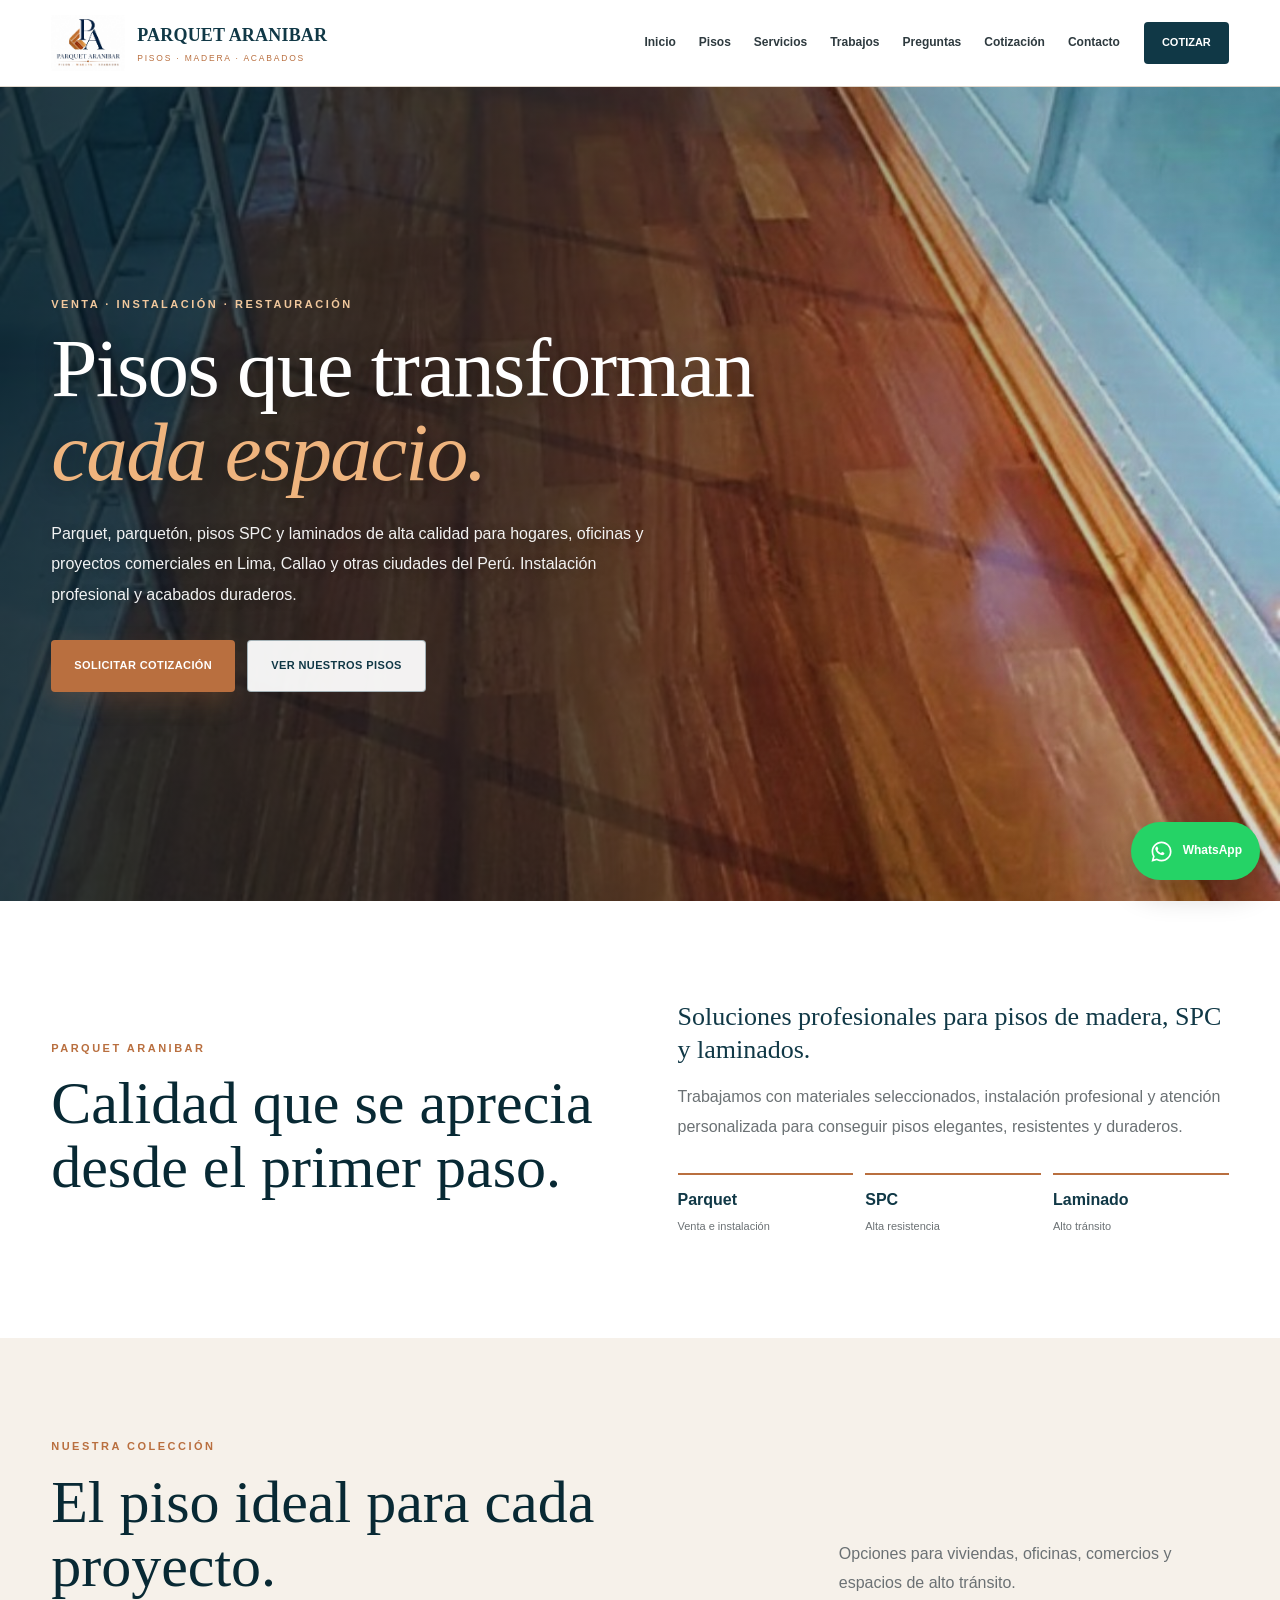
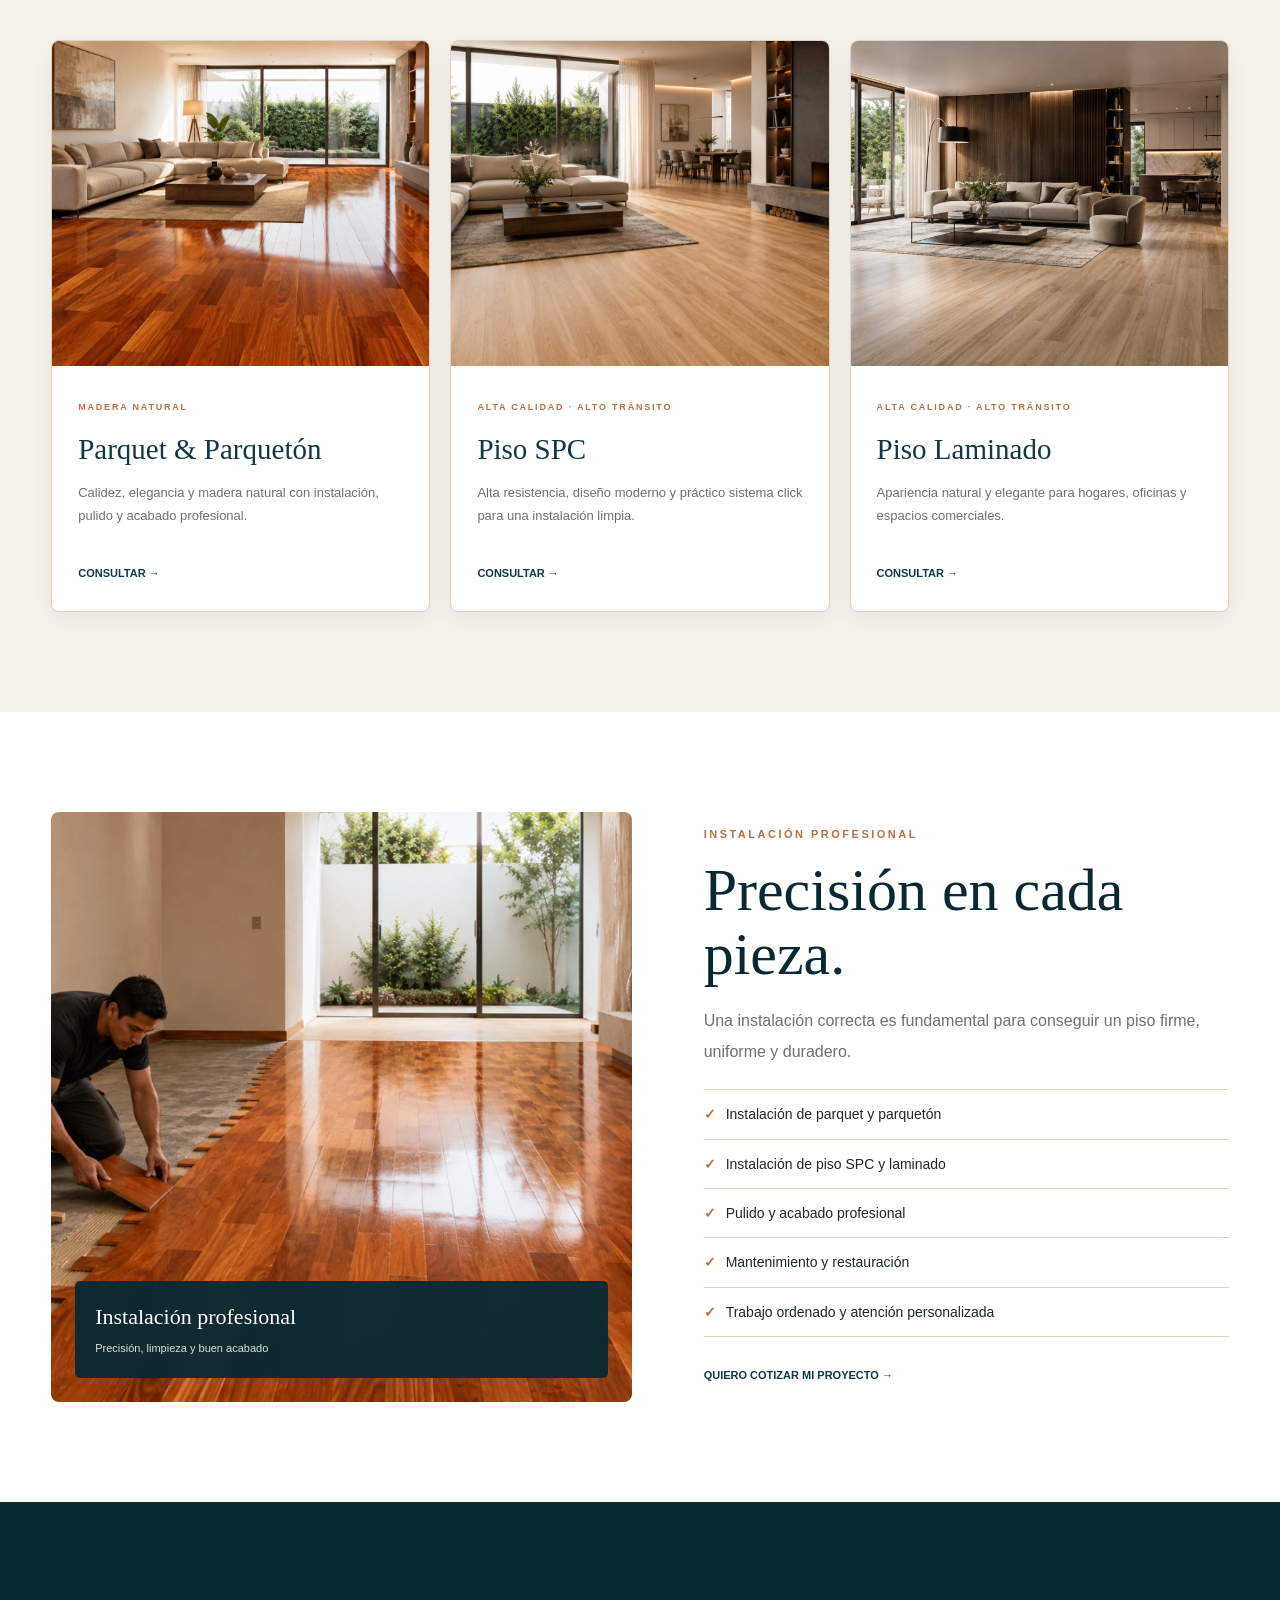
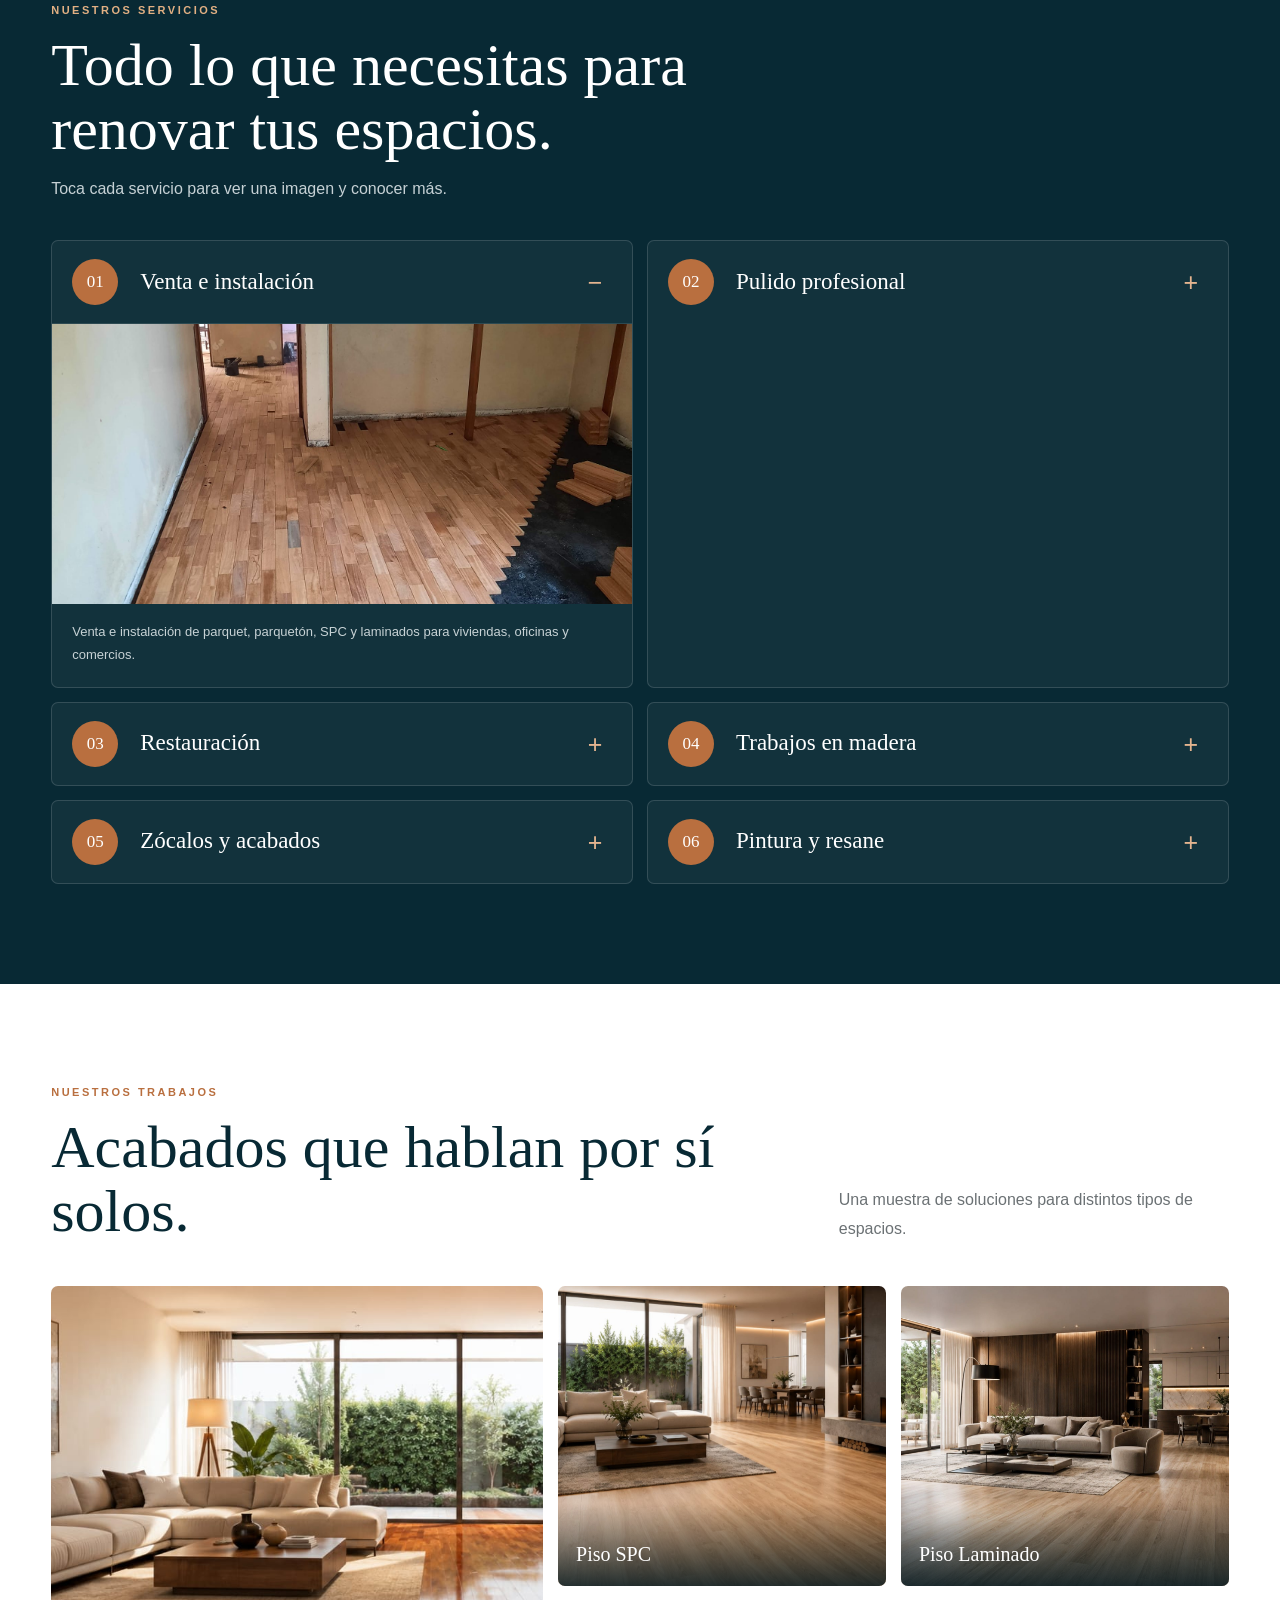
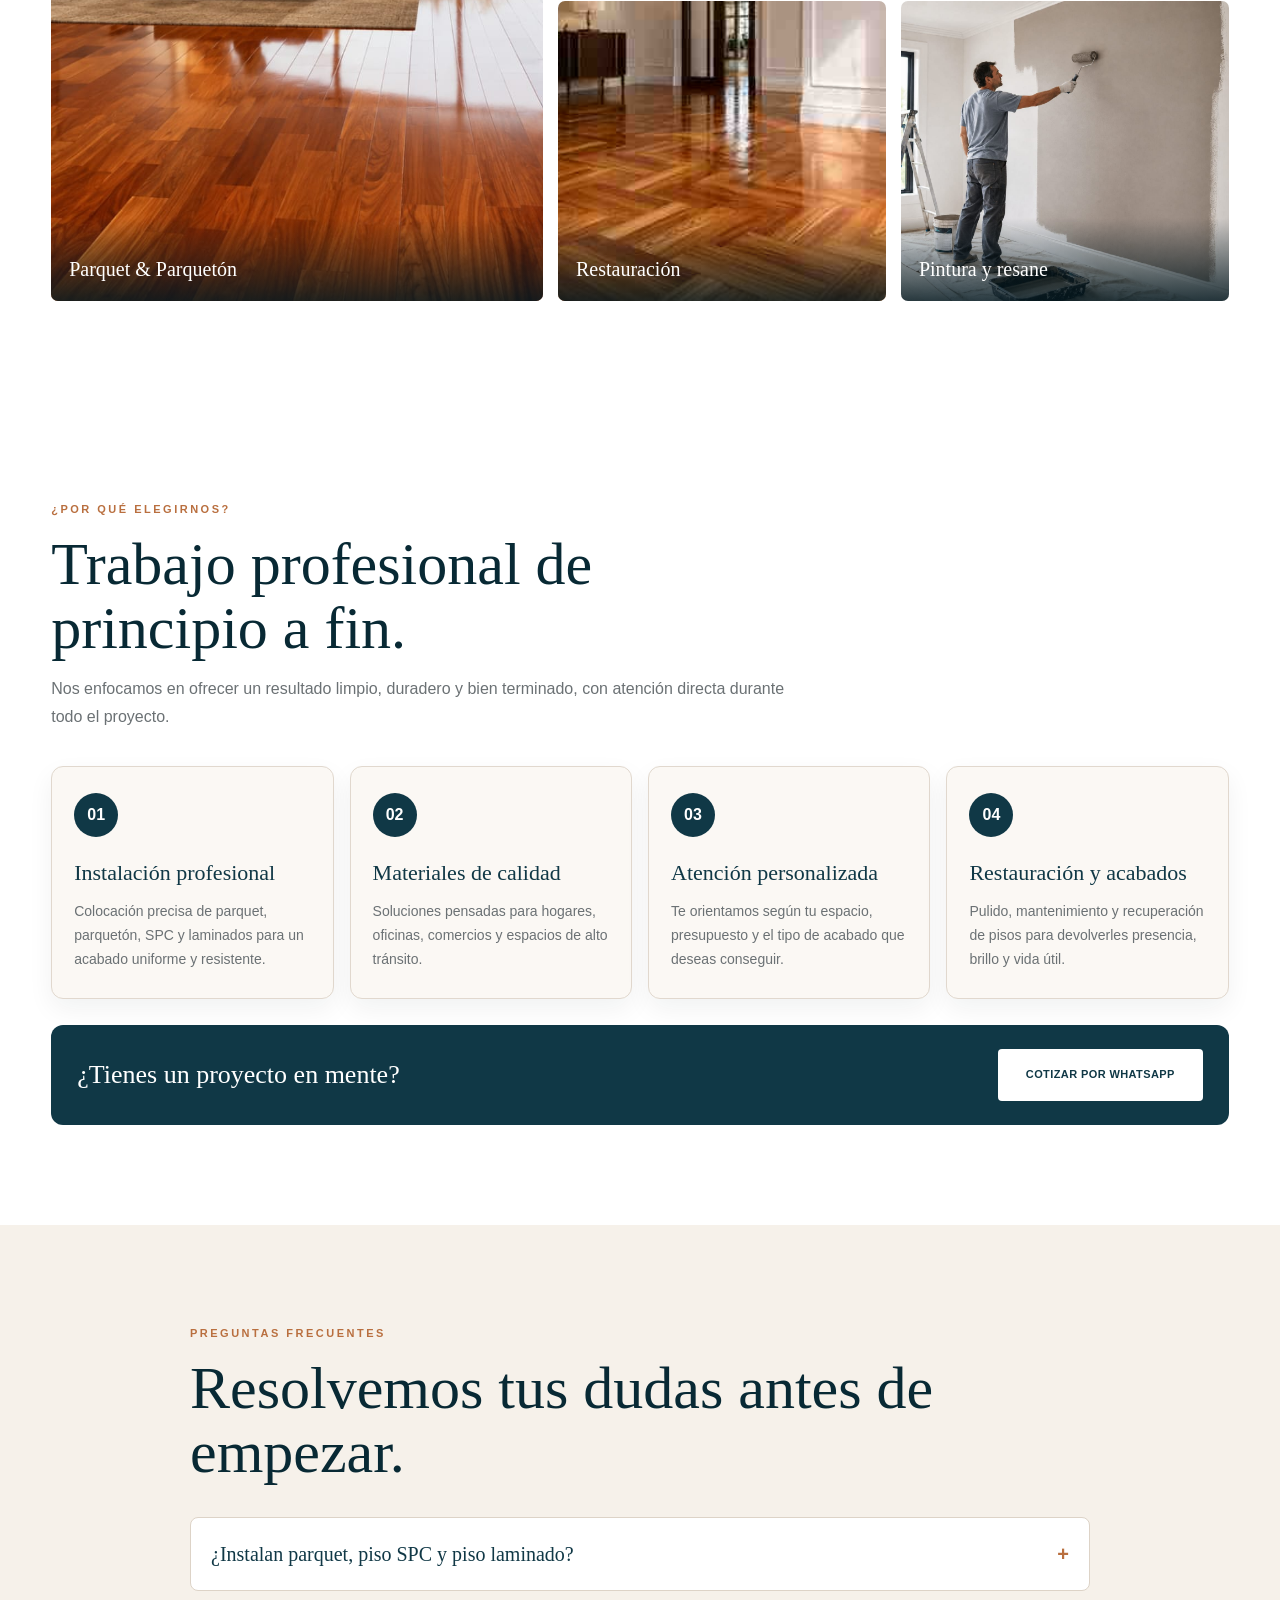
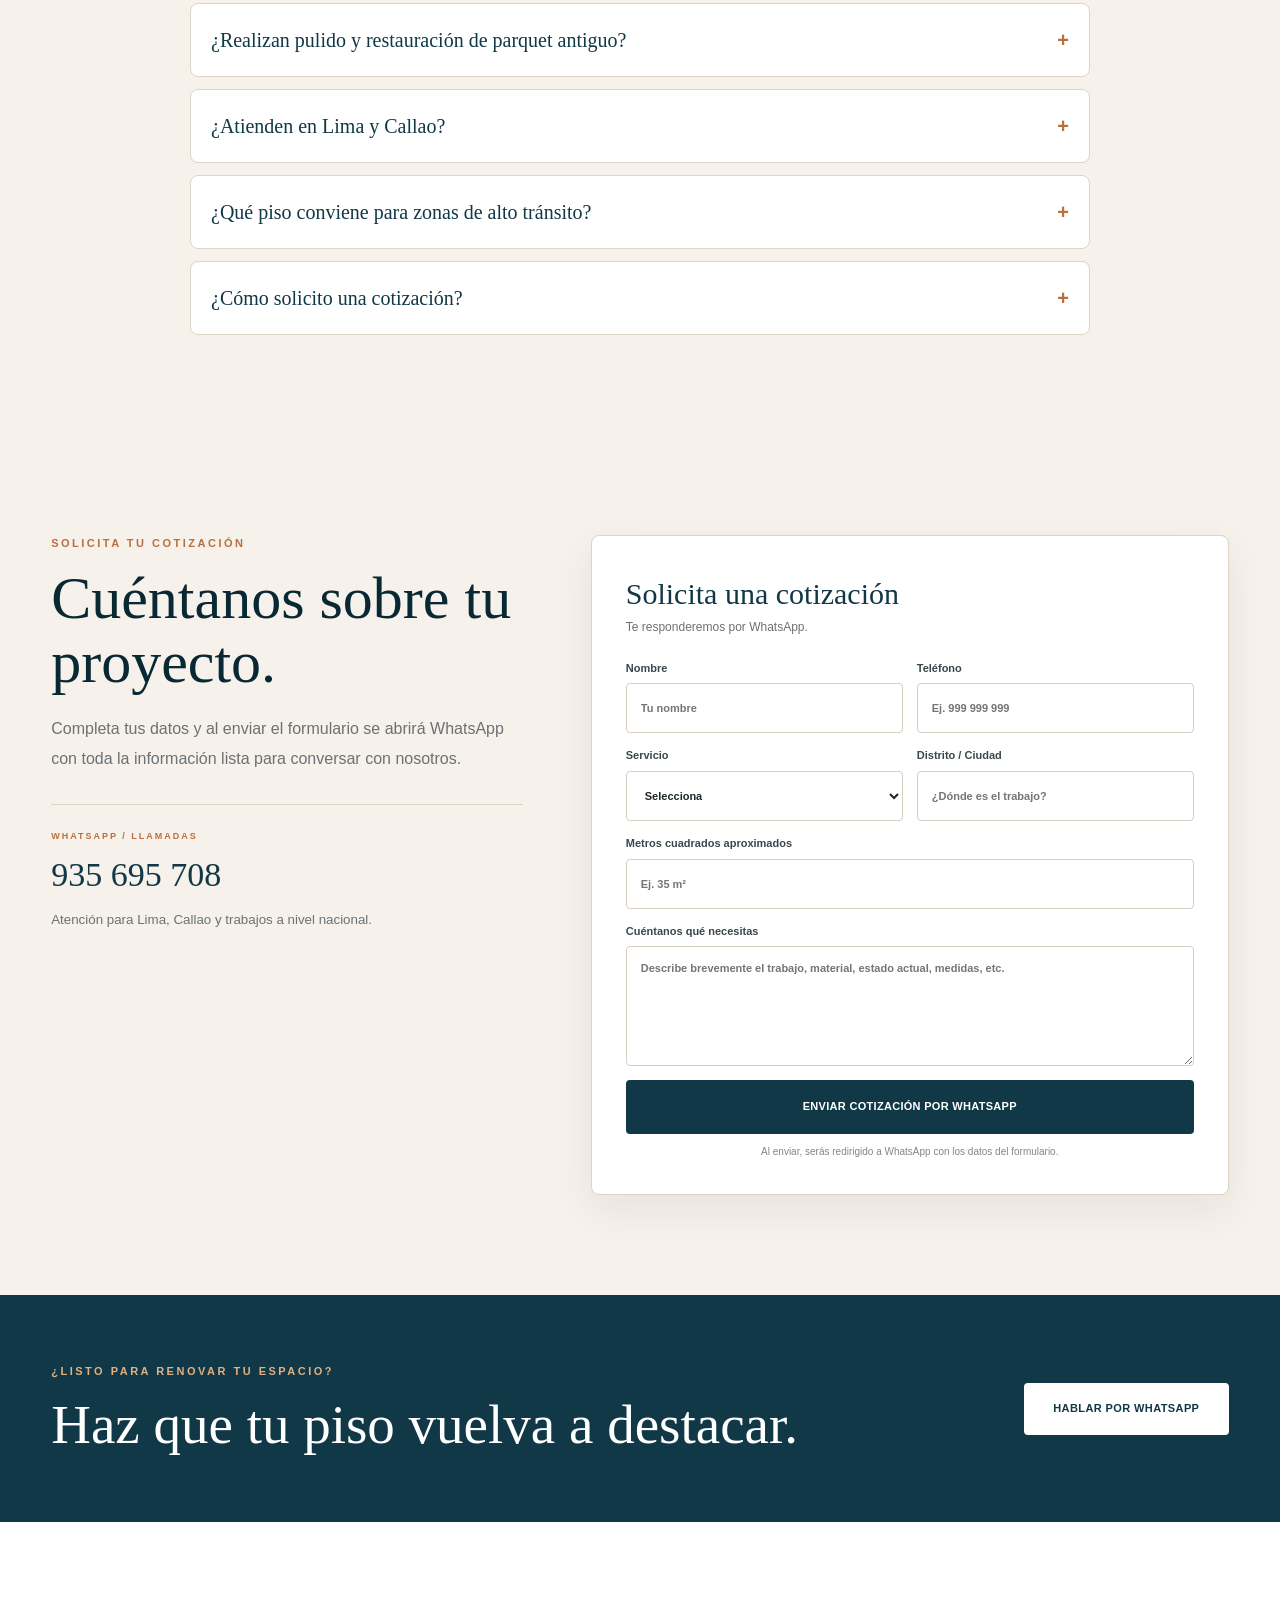
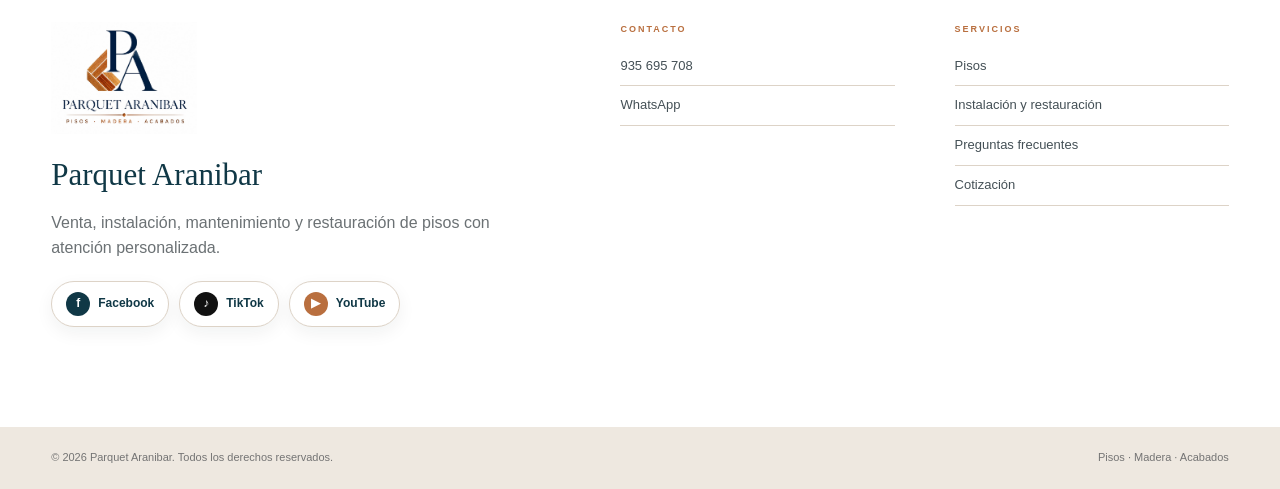
==== index.html @ 2af87b52 "Mejora integral de SEO, rendimiento y accesibilidad" ====
<!DOCTYPE html>
<html lang="es-PE">
<head>
  <meta charset="UTF-8">
  <meta name="viewport" content="width=device-width, initial-scale=1.0, viewport-fit=cover">
  <title>Parquet Aranibar | Pisos de Parquet, SPC y Laminados</title>
  <meta name="description" content="Venta, instalación, pulido y restauración de parquet y parquetón, pisos SPC y laminados de alto tránsito. Atención en Lima, Callao y proyectos a nivel nacional.">
  <meta name="robots" content="index, follow, max-image-preview:large, max-snippet:-1, max-video-preview:-1">
  <meta name="author" content="Parquet Aranibar">
  <meta name="theme-color" content="#103846">
  <meta name="color-scheme" content="light">
  <meta name="format-detection" content="telephone=yes">
  <meta name="referrer" content="strict-origin-when-cross-origin">

  <link rel="canonical" href="https://parquetaranibar.live/">
  <link rel="alternate" hreflang="es-PE" href="https://parquetaranibar.live/">
  <link rel="alternate" hreflang="x-default" href="https://parquetaranibar.live/">
  <link rel="icon" href="img/logo-parquet-aranibar.jpg.jpeg">
  <link rel="apple-touch-icon" href="img/logo-parquet-aranibar.jpg.jpeg">
  <link rel="manifest" href="site.webmanifest">
  <link rel="preload" as="image" href="img/piso-pasillo.jpg" fetchpriority="high">

  <meta property="og:locale" content="es_PE">
  <meta property="og:type" content="website">
  <meta property="og:site_name" content="Parquet Aranibar">
  <meta property="og:title" content="Parquet Aranibar | Parquet, SPC y Laminados">
  <meta property="og:description" content="Venta, instalación, pulido y restauración de parquet, parquetón, pisos SPC y laminados. Cotiza directamente por WhatsApp.">
  <meta property="og:url" content="https://parquetaranibar.live/">
  <meta property="og:image" content="https://parquetaranibar.live/img/parquet-sala.jpg.jpeg">
  <meta property="og:image:type" content="image/jpeg">
  <meta property="og:image:alt" content="Ambiente elegante con piso de madera instalado por Parquet Aranibar">

  <meta name="twitter:card" content="summary_large_image">
  <meta name="twitter:title" content="Parquet Aranibar | Parquet, SPC y Laminados">
  <meta name="twitter:description" content="Venta, instalación y restauración de pisos en Lima, Callao y proyectos a nivel nacional.">
  <meta name="twitter:image" content="https://parquetaranibar.live/img/parquet-sala.jpg.jpeg">
  <meta name="twitter:image:alt" content="Piso de madera de Parquet Aranibar">

  <script type="application/ld+json">
  {
    "@context":"https://schema.org",
    "@graph":[
      {
        "@type":"HomeAndConstructionBusiness",
        "@id":"https://parquetaranibar.live/#business",
        "name":"Parquet Aranibar",
        "url":"https://parquetaranibar.live/",
        "logo":"https://parquetaranibar.live/img/logo-parquet-aranibar.jpg.jpeg",
        "image":"https://parquetaranibar.live/img/parquet-sala.jpg.jpeg",
        "telephone":"+51 935 695 708",
        "description":"Venta, instalación, pulido y restauración de parquet, parquetón, pisos SPC, laminados y trabajos en madera.",
        "areaServed":[{"@type":"City","name":"Lima"},{"@type":"City","name":"Callao"},{"@type":"Country","name":"Perú"}],
        "contactPoint":{"@type":"ContactPoint","telephone":"+51 935 695 708","contactType":"sales","availableLanguage":"Spanish"},
        "hasOfferCatalog":{
          "@type":"OfferCatalog",
          "name":"Servicios de pisos y madera",
          "itemListElement":[
            {"@type":"Offer","itemOffered":{"@type":"Service","name":"Venta e instalación de parquet y parquetón"}},
            {"@type":"Offer","itemOffered":{"@type":"Service","name":"Instalación de piso SPC"}},
            {"@type":"Offer","itemOffered":{"@type":"Service","name":"Instalación de piso laminado"}},
            {"@type":"Offer","itemOffered":{"@type":"Service","name":"Pulido y restauración de parquet"}},
            {"@type":"Offer","itemOffered":{"@type":"Service","name":"Trabajos y acabados en madera"}},
            {"@type":"Offer","itemOffered":{"@type":"Service","name":"Pintura y resane"}}
          ]
        },
        "sameAs":[
          "https://www.facebook.com/share/1CJhiikRp9/",
          "https://www.tiktok.com/@parquetaranibar",
          "https://youtube.com/@parquetaranibar"
        ]
      },
      {
        "@type":"WebSite",
        "@id":"https://parquetaranibar.live/#website",
        "url":"https://parquetaranibar.live/",
        "name":"Parquet Aranibar",
        "inLanguage":"es-PE",
        "publisher":{"@id":"https://parquetaranibar.live/#business"}
      },
      {
        "@type":"FAQPage",
        "mainEntity":[
          {"@type":"Question","name":"¿Instalan parquet, piso SPC y piso laminado?","acceptedAnswer":{"@type":"Answer","text":"Sí. Parquet Aranibar realiza venta e instalación de parquet, parquetón, pisos SPC y laminados para viviendas, oficinas y comercios."}},
          {"@type":"Question","name":"¿Realizan pulido y restauración de parquet antiguo?","acceptedAnswer":{"@type":"Answer","text":"Sí. Realizamos pulido, mantenimiento y restauración para recuperar el acabado, color y apariencia de pisos de madera."}},
          {"@type":"Question","name":"¿Atienden en Lima y Callao?","acceptedAnswer":{"@type":"Answer","text":"Sí. Atendemos proyectos en Lima y Callao, y evaluamos trabajos a nivel nacional."}},
          {"@type":"Question","name":"¿Cómo puedo solicitar una cotización?","acceptedAnswer":{"@type":"Answer","text":"Puedes completar el formulario de la web o escribir directamente al WhatsApp 935 695 708 indicando servicio, ubicación y medidas aproximadas."}}
        ]
      }
    ]
  }
  </script>

  <link rel="stylesheet" href="style.css">
  <style>
    .skip-link{position:absolute;left:-9999px;top:auto}.skip-link:focus{left:12px;top:12px;z-index:9999;background:#fff;color:#103846;padding:10px 14px;border-radius:4px;box-shadow:0 8px 24px rgba(0,0,0,.18)}
    :focus-visible{outline:3px solid #b96f3f;outline-offset:3px}
    .why-us{background:#fff}.why-us-head{max-width:760px;margin-bottom:34px}.why-us-head p:last-child{color:#6b7174;line-height:1.8;margin-top:14px}.why-grid{display:grid;grid-template-columns:repeat(4,1fr);gap:16px}.why-card{border:1px solid #e1d8ce;border-radius:12px;padding:26px 22px;background:#fbf8f4;box-shadow:0 10px 26px rgba(20,36,42,.06)}.why-icon{width:44px;height:44px;border-radius:50%;display:flex;align-items:center;justify-content:center;background:#103846;color:#fff;font-weight:900;margin-bottom:18px}.why-card h3{font-family:Georgia,'Times New Roman',serif;color:#103846;font-size:22px;font-weight:400;margin-bottom:10px}.why-card p{color:#6b7174;line-height:1.7;font-size:14px}.why-cta{display:flex;justify-content:space-between;gap:18px;align-items:center;margin-top:26px;padding:24px 26px;border-radius:12px;background:#103846;color:#fff}.why-cta strong{font-family:Georgia,'Times New Roman',serif;font-size:26px;font-weight:400}
    .faq-wrap{max-width:900px}.faq-list{display:grid;gap:12px;margin-top:32px}.faq-item{border:1px solid #ddd3c7;border-radius:8px;background:#fff;padding:0 20px}.faq-item summary{cursor:pointer;list-style:none;padding:20px 34px 20px 0;font-family:Georgia,'Times New Roman',serif;font-size:20px;color:#103846;position:relative}.faq-item summary::-webkit-details-marker{display:none}.faq-item summary:after{content:'+';position:absolute;right:0;font-family:Arial,sans-serif;font-weight:700;color:#b96f3f}.faq-item[open] summary:after{content:'−'}.faq-item p{padding:0 0 20px;color:#6b7174;line-height:1.8}
    .social-links{display:flex;flex-wrap:wrap;gap:10px;margin-top:20px}.social-link{display:inline-flex;align-items:center;gap:8px;padding:10px 14px;border:1px solid #ddd3c7;border-radius:999px;background:#fff;color:#103846;font-size:12px;font-weight:800;box-shadow:0 6px 18px rgba(20,36,42,.06)}.social-mark{width:24px;height:24px;border-radius:50%;display:inline-flex;align-items:center;justify-content:center;background:#103846;color:#fff;font-weight:900}.social-mark.dark{background:#111}.social-mark.wood{background:#b96f3f}
    @media(max-width:900px){.why-grid{grid-template-columns:repeat(2,1fr)}}
    @media(max-width:620px){.why-grid{grid-template-columns:1fr}.why-cta{flex-direction:column;align-items:flex-start}.why-card{padding:22px 18px}.faq-item{padding:0 16px}.faq-item summary{font-size:18px}}
    @media(prefers-reduced-motion:reduce){html{scroll-behavior:auto!important}*,*:before,*:after{animation-duration:.01ms!important;animation-iteration-count:1!important;transition-duration:.01ms!important}}
  </style>
</head>
<body>
<a class="skip-link" href="#contenido">Saltar al contenido principal</a>

<header class="site-header">
  <div class="container nav-wrap">
    <a class="brand" href="#inicio" aria-label="Parquet Aranibar, ir al inicio">
      <img src="img/logo-parquet-aranibar.jpg.jpeg" alt="Logo de Parquet Aranibar" class="logo" width="74" height="58" fetchpriority="high">
      <div class="brand-copy"><strong>PARQUET ARANIBAR</strong><span>PISOS · MADERA · ACABADOS</span></div>
    </a>
    <button class="menu-toggle" type="button" aria-label="Abrir menú" aria-expanded="false" aria-controls="mainNav" onclick="toggleMenu()"><span></span><span></span><span></span></button>
    <nav id="mainNav" class="main-nav" aria-label="Navegación principal">
      <a href="#inicio">Inicio</a><a href="#pisos">Pisos</a><a href="#servicios">Servicios</a><a href="#trabajos">Trabajos</a><a href="#preguntas">Preguntas</a><a href="#cotizacion">Cotización</a><a href="#contacto">Contacto</a>
    </nav>
    <a class="nav-cta" href="#cotizacion">COTIZAR</a>
  </div>
</header>

<main id="contenido">
  <section class="hero" id="inicio" style="min-height:calc(100vh - 86px);background-image:url('img/piso-pasillo.jpg');background-size:cover;background-position:center center;background-repeat:no-repeat;">
    <div class="hero-overlay" style="background:linear-gradient(90deg,rgba(4,24,32,.84) 0%,rgba(4,24,32,.68) 42%,rgba(4,24,32,.34) 68%,rgba(4,24,32,.12) 100%);"></div>
    <div class="container hero-content">
      <p class="eyebrow" style="color:#f1c89d;">VENTA · INSTALACIÓN · RESTAURACIÓN</p>
      <h1 style="color:#fff;text-shadow:0 3px 22px rgba(0,0,0,.35);">Pisos que transforman <em style="color:#efb47e;">cada espacio.</em></h1>
      <p class="hero-text" style="color:rgba(255,255,255,.94);text-shadow:0 2px 12px rgba(0,0,0,.28);">Parquet, parquetón, pisos SPC y laminados de alta calidad para hogares, oficinas y proyectos comerciales en Lima, Callao y otras ciudades del Perú. Instalación profesional y acabados duraderos.</p>
      <div class="hero-actions"><a class="btn btn-primary" href="#cotizacion">SOLICITAR COTIZACIÓN</a><a class="btn btn-light" href="#pisos">VER NUESTROS PISOS</a></div>
    </div>
  </section>

  <section class="intro section">
    <div class="container intro-grid">
      <div><p class="eyebrow">PARQUET ARANIBAR</p><h2 class="section-title">Calidad que se aprecia desde el primer paso.</h2></div>
      <div class="intro-copy"><h3>Soluciones profesionales para pisos de madera, SPC y laminados.</h3><p>Trabajamos con materiales seleccionados, instalación profesional y atención personalizada para conseguir pisos elegantes, resistentes y duraderos.</p><div class="mini-stats"><div><strong>Parquet</strong><span>Venta e instalación</span></div><div><strong>SPC</strong><span>Alta resistencia</span></div><div><strong>Laminado</strong><span>Alto tránsito</span></div></div></div>
    </div>
  </section>

  <section class="products section section-soft" id="pisos">
    <div class="container">
      <div class="section-heading"><div><p class="eyebrow">NUESTRA COLECCIÓN</p><h2 class="section-title">El piso ideal para cada proyecto.</h2></div><p>Opciones para viviendas, oficinas, comercios y espacios de alto tránsito.</p></div>
      <div class="product-grid">
        <article class="product-card"><div class="card-image"><img src="img/parquet-sala.jpg.jpeg" alt="Sala terminada con piso de parquet de madera" loading="lazy" decoding="async"></div><div class="card-body"><span class="tag">MADERA NATURAL</span><h3>Parquet & Parquetón</h3><p>Calidez, elegancia y madera natural con instalación, pulido y acabado profesional.</p><a href="https://wa.me/51935695708?text=Hola%20Parquet%20Aranibar,%20deseo%20informaci%C3%B3n%20sobre%20Parquet%20y%20Parquet%C3%B3n." target="_blank" rel="noopener noreferrer">CONSULTAR →</a></div></article>
        <article class="product-card"><div class="card-image"><img src="img/spc-sala.jpg.jpeg" alt="Sala moderna con piso SPC de alto tránsito" loading="lazy" decoding="async"></div><div class="card-body"><span class="tag">ALTA CALIDAD · ALTO TRÁNSITO</span><h3>Piso SPC</h3><p>Alta resistencia, diseño moderno y práctico sistema click para una instalación limpia.</p><a href="https://wa.me/51935695708?text=Hola%20Parquet%20Aranibar,%20deseo%20informaci%C3%B3n%20sobre%20Piso%20SPC." target="_blank" rel="noopener noreferrer">CONSULTAR →</a></div></article>
        <article class="product-card"><div class="card-image"><img src="img/laminado-sala.jpg.jpeg" alt="Ambiente con piso laminado de alto tránsito" loading="lazy" decoding="async"></div><div class="card-body"><span class="tag">ALTA CALIDAD · ALTO TRÁNSITO</span><h3>Piso Laminado</h3><p>Apariencia natural y elegante para hogares, oficinas y espacios comerciales.</p><a href="https://wa.me/51935695708?text=Hola%20Parquet%20Aranibar,%20deseo%20informaci%C3%B3n%20sobre%20Piso%20Laminado." target="_blank" rel="noopener noreferrer">CONSULTAR →</a></div></article>
      </div>
    </div>
  </section>

  <section class="install section">
    <div class="container install-grid">
      <div class="install-image-wrap"><img src="img/instalacion-parquet.jpg.jpeg" alt="Instalación profesional de piso de madera" loading="lazy" decoding="async"><div class="image-note"><strong>Instalación profesional</strong><span>Precisión, limpieza y buen acabado</span></div></div>
      <div class="install-copy"><p class="eyebrow">INSTALACIÓN PROFESIONAL</p><h2 class="section-title">Precisión en cada pieza.</h2><p>Una instalación correcta es fundamental para conseguir un piso firme, uniforme y duradero.</p><ul class="check-list"><li>Instalación de parquet y parquetón</li><li>Instalación de piso SPC y laminado</li><li>Pulido y acabado profesional</li><li>Mantenimiento y restauración</li><li>Trabajo ordenado y atención personalizada</li></ul><a class="text-link" href="#cotizacion">QUIERO COTIZAR MI PROYECTO →</a></div>
    </div>
  </section>

  <section class="services section section-dark" id="servicios">
    <div class="container">
      <div class="services-heading"><p class="eyebrow eyebrow-light">NUESTROS SERVICIOS</p><h2 class="section-title light">Todo lo que necesitas para renovar tus espacios.</h2><p>Toca cada servicio para ver una imagen y conocer más.</p></div>
      <div class="service-grid">
        <article class="service-card open"><button type="button" onclick="toggleService(this)" aria-expanded="true"><span class="service-number">01</span><span class="service-title">Venta e instalación</span><span class="service-arrow">−</span></button><div class="service-detail"><img src="img/servicio-instalacion.jpg.jpg" alt="Instalación profesional de piso" loading="lazy" decoding="async"><p>Venta e instalación de parquet, parquetón, SPC y laminados para viviendas, oficinas y comercios.</p></div></article>
        <article class="service-card"><button type="button" onclick="toggleService(this)" aria-expanded="false"><span class="service-number">02</span><span class="service-title">Pulido profesional</span><span class="service-arrow">+</span></button><div class="service-detail"><img src="img/servicio-pulido.jpg.jpg" alt="Pulido profesional de piso de parquet" loading="lazy" decoding="async"><p>Recuperamos textura, uniformidad y apariencia de pisos de madera con acabado profesional.</p></div></article>
        <article class="service-card"><button type="button" onclick="toggleService(this)" aria-expanded="false"><span class="service-number">03</span><span class="service-title">Restauración</span><span class="service-arrow">+</span></button><div class="service-detail"><img src="img/servicio-restauracion-nueva.jpg?v=20260818-01" alt="Restauración profesional de parquet" loading="lazy" decoding="async"><p>Renovamos pisos antiguos o deteriorados para devolverles color, brillo y presencia.</p></div></article>
        <article class="service-card"><button type="button" onclick="toggleService(this)" aria-expanded="false"><span class="service-number">04</span><span class="service-title">Trabajos en madera</span><span class="service-arrow">+</span></button><div class="service-detail"><img src="img/servicio-madera.jpg.jpg" alt="Trabajos y acabados en madera" loading="lazy" decoding="async"><p>Mantenimiento y acabados para puertas, portones, closets, escaleras y otros elementos de madera.</p></div></article>
        <article class="service-card"><button type="button" onclick="toggleService(this)" aria-expanded="false"><span class="service-number">05</span><span class="service-title">Zócalos y acabados</span><span class="service-arrow">+</span></button><div class="service-detail"><img src="img/servicio-zocalos.jpg.jpg" alt="Instalación de zócalos y acabados" loading="lazy" decoding="async"><p>Venta e instalación de zócalos y terminaciones para lograr un acabado limpio y completo.</p></div></article>
        <article class="service-card"><button type="button" onclick="toggleService(this)" aria-expanded="false"><span class="service-number">06</span><span class="service-title">Pintura y resane</span><span class="service-arrow">+</span></button><div class="service-detail"><img src="img/servicio-pintura.jpg.jpeg" alt="Pintura y resane profesional de paredes" loading="lazy" decoding="async"><p>Preparación, resane y pintura de paredes para complementar la renovación de tus ambientes.</p></div></article>
      </div>
    </div>
  </section>

  <section class="gallery section" id="trabajos">
    <div class="container">
      <div class="section-heading"><div><p class="eyebrow">NUESTROS TRABAJOS</p><h2 class="section-title">Acabados que hablan por sí solos.</h2></div><p>Una muestra de soluciones para distintos tipos de espacios.</p></div>
      <div class="gallery-grid">
        <figure class="gallery-item gallery-large"><img src="img/parquet-sala.jpg.jpeg" alt="Trabajo terminado con parquet y parquetón" loading="lazy" decoding="async"><figcaption>Parquet & Parquetón</figcaption></figure>
        <figure class="gallery-item"><img src="img/spc-sala.jpg.jpeg" alt="Trabajo terminado con piso SPC" loading="lazy" decoding="async"><figcaption>Piso SPC</figcaption></figure>
        <figure class="gallery-item"><img src="img/laminado-sala.jpg.jpeg" alt="Trabajo terminado con piso laminado" loading="lazy" decoding="async"><figcaption>Piso Laminado</figcaption></figure>
        <figure class="gallery-item"><img src="img/servicio-restauracion-nueva.jpg?v=20260818-01" alt="Restauración de piso de parquet" loading="lazy" decoding="async"><figcaption>Restauración</figcaption></figure>
        <figure class="gallery-item"><img src="img/servicio-pintura.jpg.jpeg" alt="Trabajo profesional de pintura y resane" loading="lazy" decoding="async"><figcaption>Pintura y resane</figcaption></figure>
      </div>
    </div>
  </section>

  <section class="why-us section" id="por-que-elegirnos">
    <div class="container"><div class="why-us-head"><p class="eyebrow">¿POR QUÉ ELEGIRNOS?</p><h2 class="section-title">Trabajo profesional de principio a fin.</h2><p>Nos enfocamos en ofrecer un resultado limpio, duradero y bien terminado, con atención directa durante todo el proyecto.</p></div><div class="why-grid"><article class="why-card"><div class="why-icon">01</div><h3>Instalación profesional</h3><p>Colocación precisa de parquet, parquetón, SPC y laminados para un acabado uniforme y resistente.</p></article><article class="why-card"><div class="why-icon">02</div><h3>Materiales de calidad</h3><p>Soluciones pensadas para hogares, oficinas, comercios y espacios de alto tránsito.</p></article><article class="why-card"><div class="why-icon">03</div><h3>Atención personalizada</h3><p>Te orientamos según tu espacio, presupuesto y el tipo de acabado que deseas conseguir.</p></article><article class="why-card"><div class="why-icon">04</div><h3>Restauración y acabados</h3><p>Pulido, mantenimiento y recuperación de pisos para devolverles presencia, brillo y vida útil.</p></article></div><div class="why-cta"><strong>¿Tienes un proyecto en mente?</strong><a class="btn btn-white" href="https://wa.me/51935695708?text=Hola%20Parquet%20Aranibar,%20quiero%20cotizar%20un%20proyecto." target="_blank" rel="noopener noreferrer">COTIZAR POR WHATSAPP</a></div></div>
  </section>

  <section class="section section-soft" id="preguntas">
    <div class="container faq-wrap"><p class="eyebrow">PREGUNTAS FRECUENTES</p><h2 class="section-title">Resolvemos tus dudas antes de empezar.</h2><div class="faq-list">
      <details class="faq-item"><summary>¿Instalan parquet, piso SPC y piso laminado?</summary><p>Sí. Realizamos venta e instalación de parquet, parquetón, pisos SPC y laminados para viviendas, oficinas y comercios.</p></details>
      <details class="faq-item"><summary>¿Realizan pulido y restauración de parquet antiguo?</summary><p>Sí. Recuperamos pisos de madera mediante pulido, mantenimiento, reparación y acabado profesional según el estado del piso.</p></details>
      <details class="faq-item"><summary>¿Atienden en Lima y Callao?</summary><p>Sí. Atendemos proyectos en Lima y Callao, y también evaluamos trabajos a nivel nacional.</p></details>
      <details class="faq-item"><summary>¿Qué piso conviene para zonas de alto tránsito?</summary><p>Depende del uso, la humedad y el tipo de ambiente. Los pisos SPC y determinados laminados son opciones muy utilizadas en espacios de alto tránsito. Te orientamos según tu proyecto.</p></details>
      <details class="faq-item"><summary>¿Cómo solicito una cotización?</summary><p>Completa el formulario de esta página o escríbenos al WhatsApp 935 695 708. Si indicas ubicación, servicio y metros cuadrados aproximados, podremos orientarte mejor.</p></details>
    </div></div>
  </section>

  <section class="quote section section-soft" id="cotizacion">
    <div class="container quote-grid">
      <div class="quote-copy"><p class="eyebrow">SOLICITA TU COTIZACIÓN</p><h2 class="section-title">Cuéntanos sobre tu proyecto.</h2><p>Completa tus datos y al enviar el formulario se abrirá WhatsApp con toda la información lista para conversar con nosotros.</p><div class="contact-highlight"><span>WHATSAPP / LLAMADAS</span><a href="tel:+51935695708">935 695 708</a><small>Atención para Lima, Callao y trabajos a nivel nacional.</small></div></div>
      <form class="quote-form" id="quoteForm" onsubmit="sendQuote(event)" autocomplete="on"><div class="form-title"><h3>Solicita una cotización</h3><p>Te responderemos por WhatsApp.</p></div><div class="form-row"><label for="nombre">Nombre<input id="nombre" name="nombre" type="text" placeholder="Tu nombre" autocomplete="name" required></label><label for="telefono">Teléfono<input id="telefono" name="telefono" type="tel" inputmode="tel" placeholder="Ej. 999 999 999" autocomplete="tel" required></label></div><div class="form-row"><label for="servicio">Servicio<select id="servicio" name="servicio" required><option value="">Selecciona</option><option>Parquet / Parquetón</option><option>Piso SPC</option><option>Piso Laminado</option><option>Pulido</option><option>Restauración</option><option>Trabajos en madera</option><option>Zócalos</option><option>Pintura y resane</option></select></label><label for="ubicacion">Distrito / Ciudad<input id="ubicacion" name="ubicacion" type="text" placeholder="¿Dónde es el trabajo?" autocomplete="address-level2" required></label></div><label for="metros">Metros cuadrados aproximados<input id="metros" name="metros" type="text" inputmode="decimal" placeholder="Ej. 35 m²"></label><label for="mensaje">Cuéntanos qué necesitas<textarea id="mensaje" name="mensaje" maxlength="700" placeholder="Describe brevemente el trabajo, material, estado actual, medidas, etc."></textarea></label><button class="submit-btn" type="submit">ENVIAR COTIZACIÓN POR WHATSAPP</button><p class="privacy-note">Al enviar, serás redirigido a WhatsApp con los datos del formulario.</p></form>
    </div>
  </section>

  <section class="cta-band"><div class="container cta-inner"><div><p class="eyebrow eyebrow-light">¿LISTO PARA RENOVAR TU ESPACIO?</p><h2>Haz que tu piso vuelva a destacar.</h2></div><a class="btn btn-white" href="https://wa.me/51935695708?text=Hola%20Parquet%20Aranibar,%20quiero%20cotizar%20un%20trabajo." target="_blank" rel="noopener noreferrer">HABLAR POR WHATSAPP</a></div></section>

  <section class="contact section" id="contacto">
    <div class="container contact-grid">
      <div class="contact-brand"><img src="img/logo-parquet-aranibar.jpg.jpeg" alt="Parquet Aranibar" class="footer-logo" loading="lazy" decoding="async"><h2>Parquet Aranibar</h2><p>Venta, instalación, mantenimiento y restauración de pisos con atención personalizada.</p><div class="social-links"><a class="social-link" href="https://www.facebook.com/share/1CJhiikRp9/" target="_blank" rel="noopener noreferrer" aria-label="Facebook de Parquet Aranibar"><span class="social-mark">f</span>Facebook</a><a class="social-link" href="https://www.tiktok.com/@parquetaranibar" target="_blank" rel="noopener noreferrer" aria-label="TikTok de Parquet Aranibar"><span class="social-mark dark">♪</span>TikTok</a><a class="social-link" href="https://youtube.com/@parquetaranibar" target="_blank" rel="noopener noreferrer" aria-label="YouTube de Parquet Aranibar"><span class="social-mark wood">▶</span>YouTube</a></div></div>
      <div class="contact-col"><span>CONTACTO</span><a href="tel:+51935695708">935 695 708</a><a href="https://wa.me/51935695708" target="_blank" rel="noopener noreferrer">WhatsApp</a></div>
      <div class="contact-col"><span>SERVICIOS</span><a href="#pisos">Pisos</a><a href="#servicios">Instalación y restauración</a><a href="#preguntas">Preguntas frecuentes</a><a href="#cotizacion">Cotización</a></div>
    </div>
  </section>
</main>

<footer><div class="container footer-row"><span>© <span id="year"></span> Parquet Aranibar. Todos los derechos reservados.</span><span>Pisos · Madera · Acabados</span></div></footer>

<a class="whatsapp-float" href="https://wa.me/51935695708?text=Hola%20Parquet%20Aranibar,%20deseo%20una%20cotizaci%C3%B3n." target="_blank" rel="noopener noreferrer" aria-label="Escribir a Parquet Aranibar por WhatsApp"><svg viewBox="0 0 32 32" aria-hidden="true"><path d="M19.11 17.45c-.29-.15-1.7-.84-1.96-.94-.26-.1-.45-.15-.64.15-.19.29-.74.94-.91 1.13-.17.19-.33.22-.62.07-.29-.15-1.22-.45-2.33-1.44-.86-.77-1.44-1.72-1.61-2.01-.17-.29-.02-.45.13-.59.13-.13.29-.33.43-.5.14-.17.19-.29.29-.48.1-.19.05-.36-.02-.5-.07-.15-.64-1.55-.88-2.12-.23-.56-.47-.48-.64-.49h-.55c-.19 0-.5.07-.76.36-.26.29-1 1-1 2.43s1.03 2.82 1.17 3.01c.14.19 2.03 3.1 4.92 4.35.69.3 1.22.47 1.64.6.69.22 1.31.19 1.81.12.55-.08 1.7-.69 1.94-1.36.24-.67.24-1.24.17-1.36-.07-.12-.26-.19-.55-.34zM16.06 3.2c-7.04 0-12.77 5.72-12.77 12.76 0 2.25.59 4.45 1.71 6.39L3.18 29l6.8-1.78a12.72 12.72 0 0 0 6.08 1.55h.01c7.04 0 12.77-5.72 12.77-12.76S23.11 3.2 16.06 3.2zm0 23.41h-.01a10.57 10.57 0 0 1-5.39-1.48l-.39-.23-4.03 1.06 1.08-3.93-.25-.4a10.57 10.57 0 0 1-1.62-5.67c0-5.85 4.76-10.61 10.62-10.61 2.83 0 5.5 1.1 7.5 3.11a10.53 10.53 0 0 1 3.11 7.5c0 5.85-4.77 10.61-10.62 10.61z"/></svg><span>WhatsApp</span></a>

<script>
function toggleMenu(){const nav=document.getElementById('mainNav');const button=document.querySelector('.menu-toggle');const open=nav.classList.toggle('open');button.setAttribute('aria-expanded',open?'true':'false');button.setAttribute('aria-label',open?'Cerrar menú':'Abrir menú')}
document.querySelectorAll('.main-nav a').forEach(link=>link.addEventListener('click',()=>{document.getElementById('mainNav').classList.remove('open');const b=document.querySelector('.menu-toggle');b.setAttribute('aria-expanded','false');b.setAttribute('aria-label','Abrir menú')}));
document.addEventListener('keydown',event=>{if(event.key==='Escape'){document.getElementById('mainNav').classList.remove('open');const b=document.querySelector('.menu-toggle');b.setAttribute('aria-expanded','false');b.setAttribute('aria-label','Abrir menú')}});
function toggleService(button){const card=button.closest('.service-card');const isOpen=card.classList.contains('open');document.querySelectorAll('.service-card').forEach(item=>{item.classList.remove('open');item.querySelector('button').setAttribute('aria-expanded','false');item.querySelector('.service-arrow').textContent='+'});if(!isOpen){card.classList.add('open');button.setAttribute('aria-expanded','true');card.querySelector('.service-arrow').textContent='−'}}
function sendQuote(event){event.preventDefault();const nombre=document.getElementById('nombre').value.trim();const telefono=document.getElementById('telefono').value.trim();const servicio=document.getElementById('servicio').value;const ubicacion=document.getElementById('ubicacion').value.trim();const metros=document.getElementById('metros').value.trim();const mensaje=document.getElementById('mensaje').value.trim();const texto=`Hola Parquet Aranibar, deseo una cotización.\n\nNombre: ${nombre}\nTeléfono: ${telefono}\nServicio: ${servicio}\nDistrito/Ciudad: ${ubicacion}\nMetros aproximados: ${metros||'No indicado'}\nDetalle: ${mensaje||'No indicado'}`;window.open('https://wa.me/51935695708?text='+encodeURIComponent(texto),'_blank','noopener,noreferrer')}
document.getElementById('year').textContent=new Date().getFullYear();
</script>
</body>
</html>
---- style.css ----
:root{
  --ink:#1e272b;
  --blue:#103846;
  --blue-dark:#082934;
  --wood:#b96f3f;
  --wood-dark:#8f4f29;
  --cream:#f6f1ea;
  --cream-2:#ede5da;
  --white:#fff;
  --muted:#6b7174;
  --line:#ddd3c7;
  --green:#25d366;
  --shadow:0 18px 50px rgba(20,36,42,.11);
}

*{box-sizing:border-box;margin:0;padding:0}
html{scroll-behavior:smooth;scroll-padding-top:92px}
body{font-family:Arial,Helvetica,sans-serif;color:var(--ink);background:var(--white);line-height:1.6;-webkit-font-smoothing:antialiased}
img{display:block;width:100%}
a{text-decoration:none;color:inherit}
button,input,select,textarea{font:inherit}
button{color:inherit}
.container{width:min(1180px,92%);margin-inline:auto}
.section{padding:100px 0}
.section-soft{background:var(--cream)}
.section-dark{background:var(--blue-dark);color:var(--white)}
.eyebrow{color:var(--wood);font-weight:800;font-size:11px;letter-spacing:2.5px;margin-bottom:14px}
.eyebrow-light{color:#e2b083}
.section-title{font-family:Georgia,'Times New Roman',serif;font-weight:400;font-size:clamp(38px,5vw,60px);line-height:1.07;color:var(--blue-dark);max-width:760px}
.section-title.light{color:var(--white)}

/* HEADER */
.site-header{position:sticky;top:0;z-index:1000;background:rgba(255,255,255,.96);backdrop-filter:blur(12px);border-bottom:1px solid rgba(221,211,199,.9)}
.nav-wrap{min-height:86px;display:flex;align-items:center;gap:24px}
.brand{display:flex;align-items:center;gap:12px;min-width:max-content}
.logo{width:74px;height:58px;object-fit:contain;border-radius:4px}
.brand-copy strong{display:block;color:var(--blue);font-family:Georgia,'Times New Roman',serif;font-size:18px;letter-spacing:.2px}
.brand-copy span{display:block;color:var(--wood);font-size:8.5px;letter-spacing:1.8px;margin-top:2px}
.main-nav{display:flex;align-items:center;gap:23px;margin-left:auto}
.main-nav a{font-size:12px;font-weight:700;color:#2e3a3f;position:relative;padding:32px 0}
.main-nav a:after{content:"";position:absolute;left:0;bottom:24px;width:0;height:2px;background:var(--wood);transition:.2s ease}
.main-nav a:hover:after{width:100%}
.nav-cta{background:var(--blue);color:var(--white);padding:12px 18px;border-radius:4px;font-size:11px;font-weight:800;transition:.2s ease}
.nav-cta:hover{background:var(--wood)}
.menu-toggle{display:none;margin-left:auto;width:42px;height:42px;border:1px solid var(--line);background:var(--white);border-radius:5px;align-items:center;justify-content:center;flex-direction:column;gap:5px;cursor:pointer}
.menu-toggle span{width:19px;height:2px;background:var(--blue)}

/* HERO */
.hero{position:relative;min-height:710px;display:flex;align-items:center;background:url('img/parquet-sala.jpg.jpeg') center/cover no-repeat;overflow:hidden}
.hero-overlay{position:absolute;inset:0;background:linear-gradient(90deg,rgba(255,255,255,.99) 0%,rgba(255,255,255,.96) 35%,rgba(255,255,255,.64) 57%,rgba(7,27,35,.12) 82%,rgba(7,27,35,.2) 100%)}
.hero-content{position:relative;z-index:1;padding:85px 0}
.hero h1{font-family:Georgia,'Times New Roman',serif;font-weight:400;font-size:clamp(50px,7vw,83px);line-height:1.01;color:var(--blue-dark);max-width:760px;letter-spacing:-1.7px}
.hero h1 em{display:block;color:var(--wood);font-weight:400}
.hero-text{max-width:610px;color:#4f5b60;font-size:16px;line-height:1.9;margin:24px 0 30px}
.hero-actions{display:flex;gap:12px;flex-wrap:wrap}
.btn{min-height:52px;padding:0 23px;display:inline-flex;align-items:center;justify-content:center;border-radius:4px;font-size:11px;font-weight:800;letter-spacing:.4px;transition:.2s ease}
.btn-primary{background:var(--wood);color:var(--white);box-shadow:0 10px 25px rgba(185,111,63,.22)}
.btn-primary:hover{background:var(--wood-dark);transform:translateY(-2px)}
.btn-light{background:rgba(255,255,255,.94);color:var(--blue);border:1px solid rgba(16,56,70,.35)}
.btn-light:hover{background:var(--blue);color:var(--white)}
.hero-badges{display:flex;gap:20px;flex-wrap:wrap;margin-top:34px;color:#576267;font-size:12px;font-weight:700}
.hero-badges span{display:flex;align-items:center;gap:5px}

/* INTRO */
.intro-grid{display:grid;grid-template-columns:1fr 1fr;gap:75px;align-items:center}
.intro-copy h3{font-family:Georgia,'Times New Roman',serif;font-weight:400;color:var(--blue);font-size:26px;line-height:1.25;margin-bottom:16px}
.intro-copy>p{color:var(--muted);line-height:1.9}
.mini-stats{display:grid;grid-template-columns:repeat(3,1fr);gap:12px;margin-top:30px}
.mini-stats div{border-top:2px solid var(--wood);padding-top:12px}
.mini-stats strong{display:block;color:var(--blue);font-size:16px}
.mini-stats span{font-size:11px;color:var(--muted)}

/* SECTION HEADING */
.section-heading{display:flex;align-items:flex-end;justify-content:space-between;gap:50px;margin-bottom:42px}
.section-heading>p{max-width:390px;color:var(--muted);line-height:1.8}

/* PRODUCTS */
.product-grid{display:grid;grid-template-columns:repeat(3,1fr);gap:20px}
.product-card{background:var(--white);border:1px solid var(--line);border-radius:8px;overflow:hidden;box-shadow:0 8px 30px rgba(24,38,43,.06);transition:.25s ease}
.product-card:hover{transform:translateY(-6px);box-shadow:var(--shadow)}
.card-image{height:325px;overflow:hidden}
.card-image img{height:100%;object-fit:cover;transition:.4s ease}
.product-card:hover .card-image img{transform:scale(1.035)}
.card-body{padding:26px}
.tag{font-size:9px;font-weight:800;letter-spacing:1.8px;color:var(--wood)}
.card-body h3{font-family:Georgia,'Times New Roman',serif;font-weight:400;font-size:29px;color:var(--blue);margin:8px 0 10px}
.card-body p{font-size:13px;color:var(--muted);line-height:1.75;min-height:68px}
.card-body a{display:inline-block;margin-top:15px;color:var(--blue);font-size:11px;font-weight:800}
.card-body a:hover{color:var(--wood)}

/* INSTALL */
.install-grid{display:grid;grid-template-columns:1.05fr .95fr;gap:72px;align-items:center}
.install-image-wrap{position:relative}
.install-image-wrap>img{height:590px;object-fit:cover;border-radius:8px}
.image-note{position:absolute;left:24px;right:24px;bottom:24px;background:rgba(8,41,52,.94);color:var(--white);padding:18px 20px;border-radius:5px;backdrop-filter:blur(5px)}
.image-note strong{display:block;font-family:Georgia,'Times New Roman',serif;font-size:22px;font-weight:400}
.image-note span{font-size:11px;color:#d8e1e3}
.install-copy>p:not(.eyebrow){color:var(--muted);margin:20px 0 22px;line-height:1.9}
.check-list{list-style:none;border-top:1px solid var(--line);margin-bottom:24px}
.check-list li{padding:13px 0;border-bottom:1px solid var(--line);font-size:14px}
.check-list li:before{content:'✓';color:var(--wood);font-weight:900;margin-right:10px}
.text-link{font-size:11px;font-weight:800;color:var(--blue)}
.text-link:hover{color:var(--wood)}

/* SERVICES */
.services-heading{max-width:760px;margin-bottom:38px}
.services-heading>p:last-child{color:#c6d1d5;margin-top:15px}
.service-grid{display:grid;grid-template-columns:repeat(2,1fr);gap:14px}
.service-card{border:1px solid rgba(255,255,255,.14);border-radius:7px;overflow:hidden;background:rgba(255,255,255,.045)}
.service-card button{width:100%;border:0;background:transparent;color:var(--white);display:grid;grid-template-columns:54px 1fr 34px;align-items:center;gap:14px;text-align:left;padding:18px 20px;cursor:pointer}
.service-number{width:46px;height:46px;border-radius:50%;display:flex;align-items:center;justify-content:center;background:var(--wood);font-family:Georgia,'Times New Roman',serif;font-size:17px}
.service-title{font-family:Georgia,'Times New Roman',serif;font-size:23px}
.service-arrow{font-size:25px;color:#e4b48f;text-align:center}
.service-detail{display:none;border-top:1px solid rgba(255,255,255,.11)}
.service-card.open .service-detail{display:block;animation:fadeIn .25s ease}
.service-detail img{height:280px;object-fit:cover;object-position:center}
.service-detail p{padding:17px 20px 20px;color:#c7d2d5;font-size:13px;line-height:1.75}
@keyframes fadeIn{from{opacity:0;transform:translateY(-4px)}to{opacity:1;transform:none}}

/* GALLERY */
.gallery-grid{display:grid;grid-template-columns:1.2fr .8fr .8fr;grid-template-rows:300px 300px;gap:15px}
.gallery-item{position:relative;overflow:hidden;border-radius:7px;background:var(--cream)}
.gallery-item img{height:100%;object-fit:cover;object-position:center;transition:.4s ease}
.gallery-item:hover img{transform:scale(1.04)}
.gallery-large{grid-row:1/3}
.gallery-item figcaption{position:absolute;left:0;right:0;bottom:0;padding:35px 18px 16px;background:linear-gradient(transparent,rgba(4,25,33,.83));color:var(--white);font-family:Georgia,'Times New Roman',serif;font-size:20px}

/* QUOTE */
.quote-grid{display:grid;grid-template-columns:.85fr 1.15fr;gap:68px;align-items:start}
.quote-copy>p:not(.eyebrow){color:var(--muted);line-height:1.9;margin-top:19px;max-width:470px}
.contact-highlight{margin-top:30px;padding-top:24px;border-top:1px solid var(--line)}
.contact-highlight span{display:block;font-size:9px;font-weight:800;letter-spacing:2px;color:var(--wood)}
.contact-highlight a{display:block;font-family:Georgia,'Times New Roman',serif;font-size:34px;color:var(--blue);margin:4px 0}
.contact-highlight small{color:var(--muted)}
.quote-form{background:var(--white);border:1px solid var(--line);border-radius:8px;padding:34px;box-shadow:0 15px 40px rgba(24,38,43,.07)}
.form-title{margin-bottom:23px}
.form-title h3{font-family:Georgia,'Times New Roman',serif;font-size:30px;font-weight:400;color:var(--blue)}
.form-title p{font-size:12px;color:var(--muted)}
.form-row{display:grid;grid-template-columns:1fr 1fr;gap:14px}
.quote-form label{display:block;font-size:11px;font-weight:800;color:#3b474c;margin-bottom:14px}
.quote-form input,.quote-form select,.quote-form textarea{display:block;width:100%;margin-top:6px;border:1px solid #d7cec2;border-radius:4px;background:var(--white);padding:13px 14px;outline:none;color:var(--ink);transition:.18s ease}
.quote-form input,.quote-form select{height:50px}
.quote-form textarea{min-height:120px;resize:vertical}
.quote-form input:focus,.quote-form select:focus,.quote-form textarea:focus{border-color:var(--wood);box-shadow:0 0 0 3px rgba(185,111,63,.10)}
.submit-btn{width:100%;min-height:54px;border:0;border-radius:4px;background:var(--blue);color:var(--white);font-size:11px;font-weight:800;letter-spacing:.3px;cursor:pointer;transition:.2s ease}
.submit-btn:hover{background:var(--wood)}
.privacy-note{text-align:center;color:#858585;font-size:10px;margin-top:10px}

/* CTA */
.cta-band{background:var(--blue);padding:68px 0;color:var(--white)}
.cta-inner{display:flex;align-items:center;justify-content:space-between;gap:35px}
.cta-inner h2{font-family:Georgia,'Times New Roman',serif;font-size:clamp(36px,5vw,55px);font-weight:400;line-height:1.08}
.btn-white{background:var(--white);color:var(--blue);min-width:205px}
.btn-white:hover{background:var(--wood);color:var(--white)}

/* CONTACT */
.contact-grid{display:grid;grid-template-columns:1.3fr .7fr .7fr;gap:60px}
.footer-logo{width:180px;height:112px;object-fit:contain;object-position:left center;margin-bottom:16px}
.contact-brand h2{font-family:Georgia,'Times New Roman',serif;color:var(--blue);font-weight:400;font-size:31px}
.contact-brand p{color:var(--muted);max-width:440px;margin-top:10px}
.contact-col>span{display:block;color:var(--wood);font-size:9px;letter-spacing:2px;font-weight:800;margin-bottom:10px}
.contact-col a{display:block;padding:9px 0;border-bottom:1px solid var(--line);font-size:13px;color:#445056}
.contact-col a:hover{color:var(--wood)}
footer{background:#eee8e0;padding:22px 0;color:#747474;font-size:11px}
.footer-row{display:flex;justify-content:space-between;gap:20px}

/* WHATSAPP */
.whatsapp-float{position:fixed;right:20px;bottom:20px;z-index:1100;height:58px;padding:0 18px;display:flex;align-items:center;gap:9px;border-radius:32px;background:var(--green);color:var(--white);font-weight:800;box-shadow:0 12px 30px rgba(0,0,0,.24);transition:.2s ease}
.whatsapp-float:hover{transform:translateY(-3px)}
.whatsapp-float svg{width:25px;height:25px;fill:var(--white)}
.whatsapp-float span{font-size:12px}

/* TABLET */
@media(max-width:980px){
  .main-nav{position:absolute;left:0;right:0;top:86px;display:none;flex-direction:column;align-items:stretch;gap:0;background:var(--white);border-bottom:1px solid var(--line);box-shadow:0 15px 30px rgba(0,0,0,.08);padding:8px 4% 15px}
  .main-nav.open{display:flex}
  .main-nav a{padding:13px 0;border-bottom:1px solid #eee}
  .main-nav a:after{display:none}
  .menu-toggle{display:flex}
  .nav-cta{margin-left:0}
  .intro-grid,.install-grid,.quote-grid{grid-template-columns:1fr;gap:45px}
  .product-grid{grid-template-columns:1fr 1fr}
  .product-card:last-child{grid-column:1/-1;max-width:calc(50% - 10px)}
  .service-grid{grid-template-columns:1fr}
  .gallery-grid{grid-template-columns:1fr 1fr;grid-template-rows:360px 270px 270px}
  .gallery-large{grid-column:1/-1;grid-row:auto}
  .contact-grid{grid-template-columns:1.2fr 1fr 1fr;gap:30px}
}

/* MOBILE */
@media(max-width:650px){
  html{scroll-padding-top:76px}
  .section{padding:72px 0}
  .nav-wrap{min-height:76px;gap:10px}
  .logo{width:56px;height:48px}
  .brand-copy strong{font-size:13px}
  .brand-copy span{display:none}
  .menu-toggle{width:38px;height:38px}
  .nav-cta{padding:10px 11px;font-size:9px}
  .main-nav{top:76px}

  .hero{min-height:650px;background-position:64% center}
  .hero-overlay{background:linear-gradient(90deg,rgba(255,255,255,.98) 0%,rgba(255,255,255,.91) 62%,rgba(255,255,255,.64) 100%)}
  .hero-content{padding:65px 0}
  .hero h1{font-size:47px;letter-spacing:-.8px;max-width:360px}
  .hero-text{font-size:14px;line-height:1.75;max-width:355px}
  .hero-actions{flex-direction:column;max-width:330px}
  .btn{width:100%}
  .hero-badges{display:grid;gap:8px}

  .section-title{font-size:39px}
  .intro-grid{gap:28px}
  .intro-copy h3{font-size:22px}
  .mini-stats{grid-template-columns:1fr;gap:12px}
  .section-heading{flex-direction:column;align-items:flex-start;gap:18px}
  .product-grid{grid-template-columns:1fr}
  .product-card:last-child{grid-column:auto;max-width:none}
  .card-image{height:285px}

  .install-grid{gap:35px}
  .install-image-wrap>img{height:430px}
  .image-note{left:14px;right:14px;bottom:14px;padding:15px}
  .image-note strong{font-size:19px}

  .service-card button{grid-template-columns:48px 1fr 26px;padding:15px}
  .service-number{width:42px;height:42px;font-size:15px}
  .service-title{font-size:20px}
  .service-detail img{height:240px}

  .gallery-grid{display:grid;grid-template-columns:1fr;grid-template-rows:none}
  .gallery-item,.gallery-large{height:285px;grid-column:auto;grid-row:auto}

  .quote-grid{gap:35px}
  .quote-form{padding:23px 17px}
  .form-row{grid-template-columns:1fr;gap:0}
  .contact-highlight a{font-size:31px}

  .cta-inner{flex-direction:column;align-items:flex-start}
  .cta-inner .btn{width:auto}

  .contact-grid{grid-template-columns:1fr;gap:35px}
  .footer-logo{width:150px;height:95px}
  .footer-row{flex-direction:column;gap:5px}
  .whatsapp-float{width:58px;padding:0;justify-content:center}
  .whatsapp-float span{display:none}
}
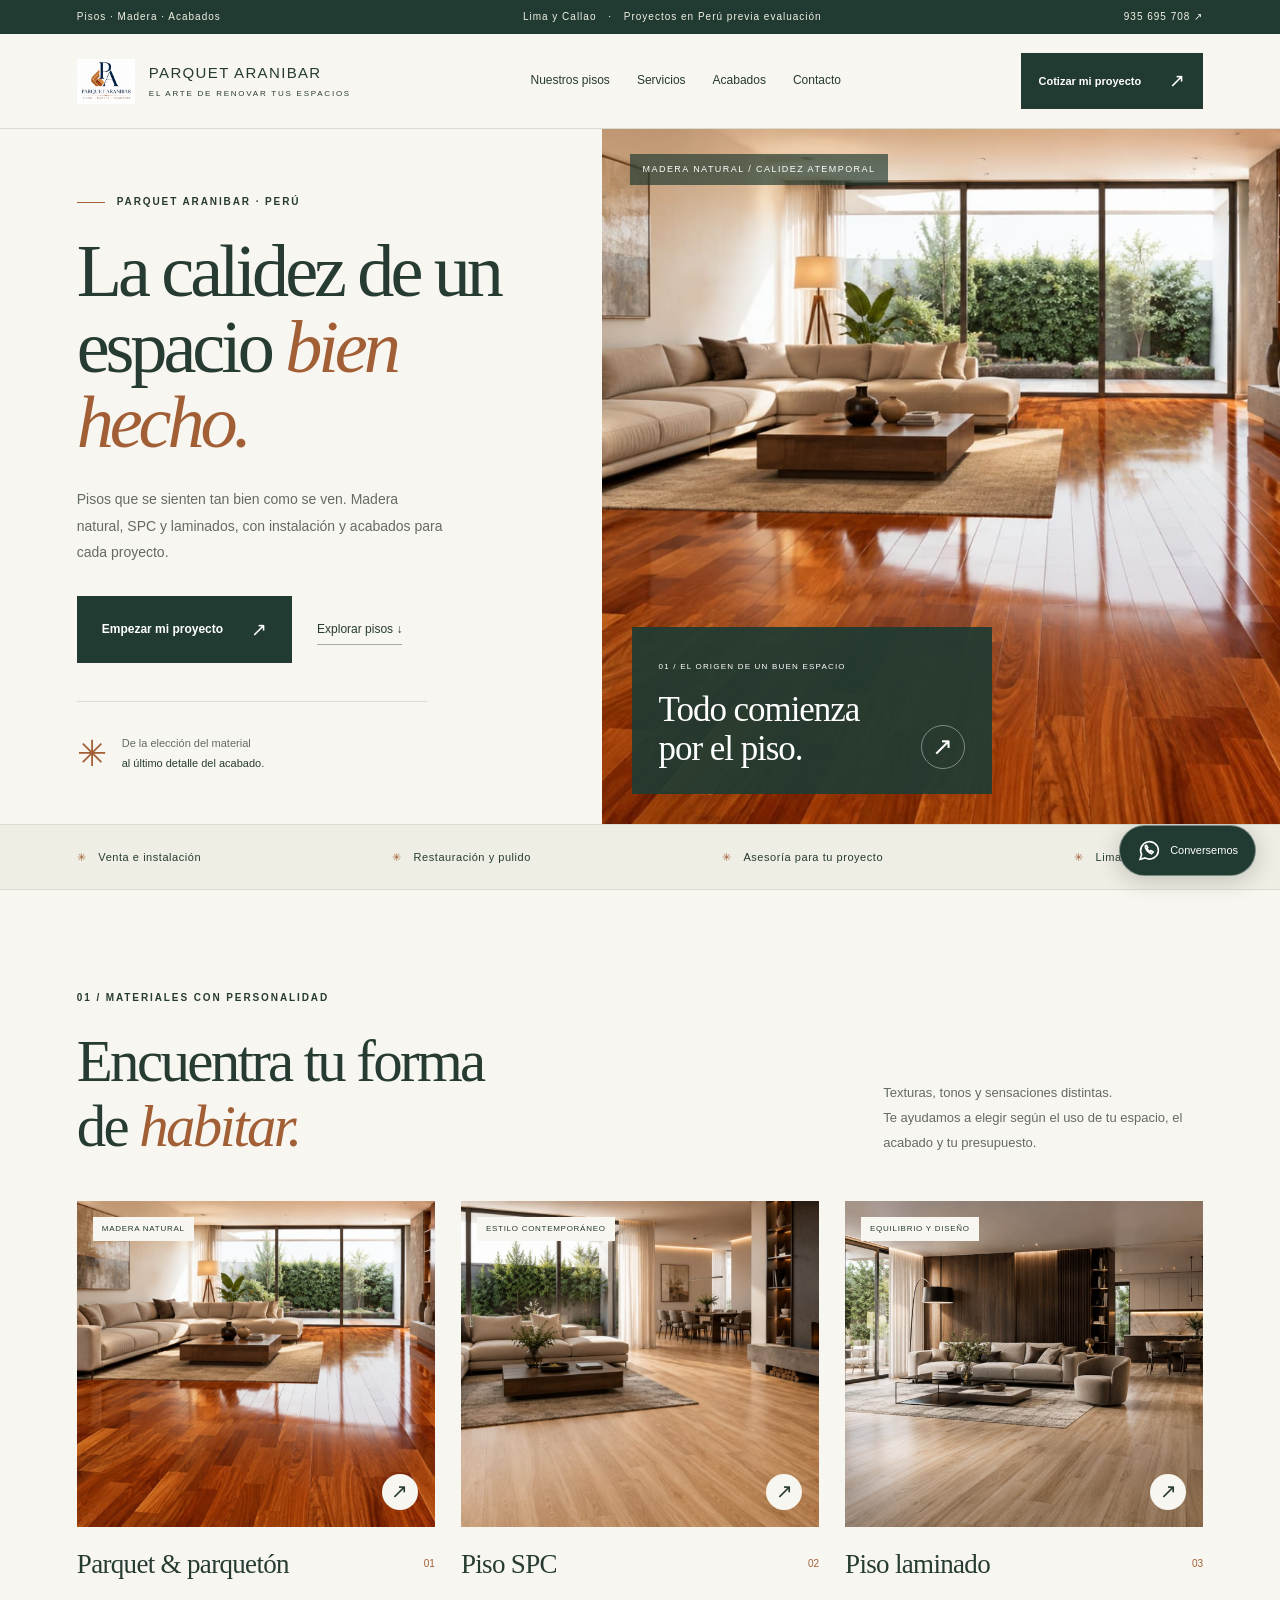
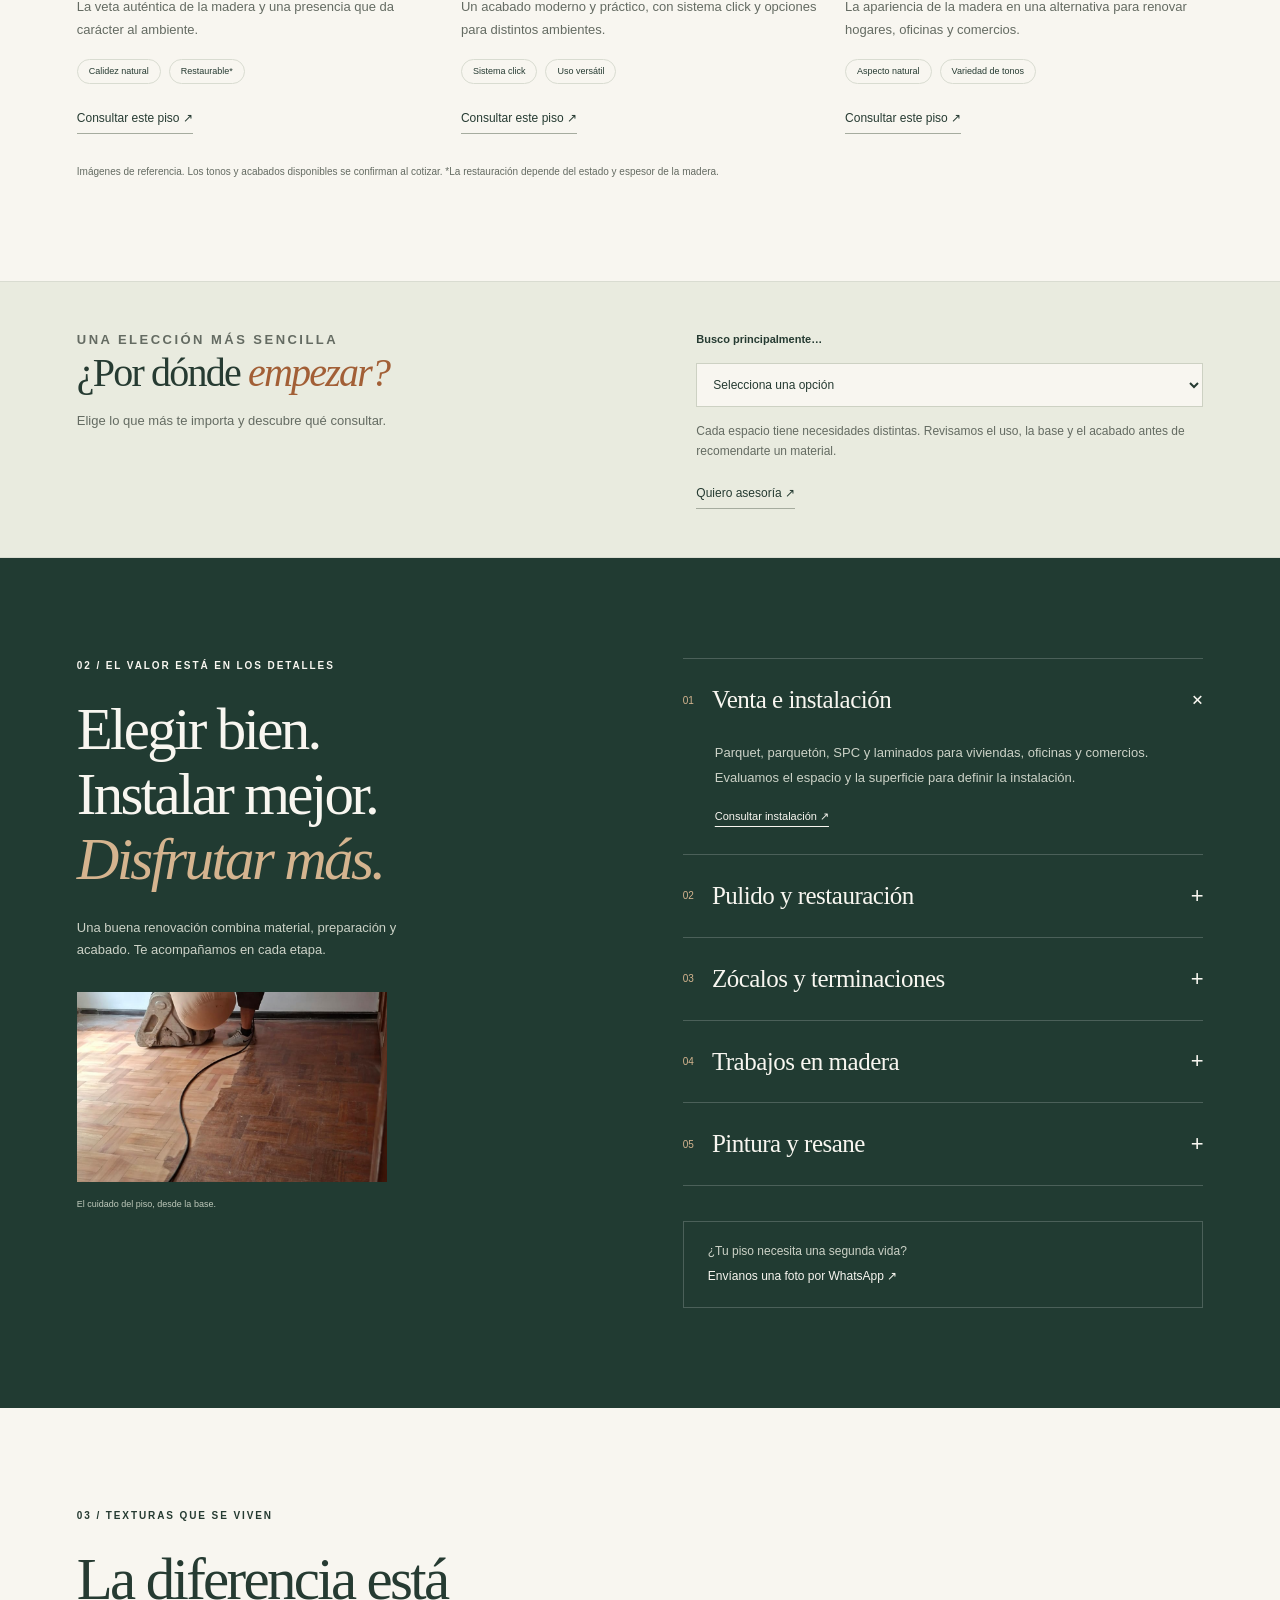
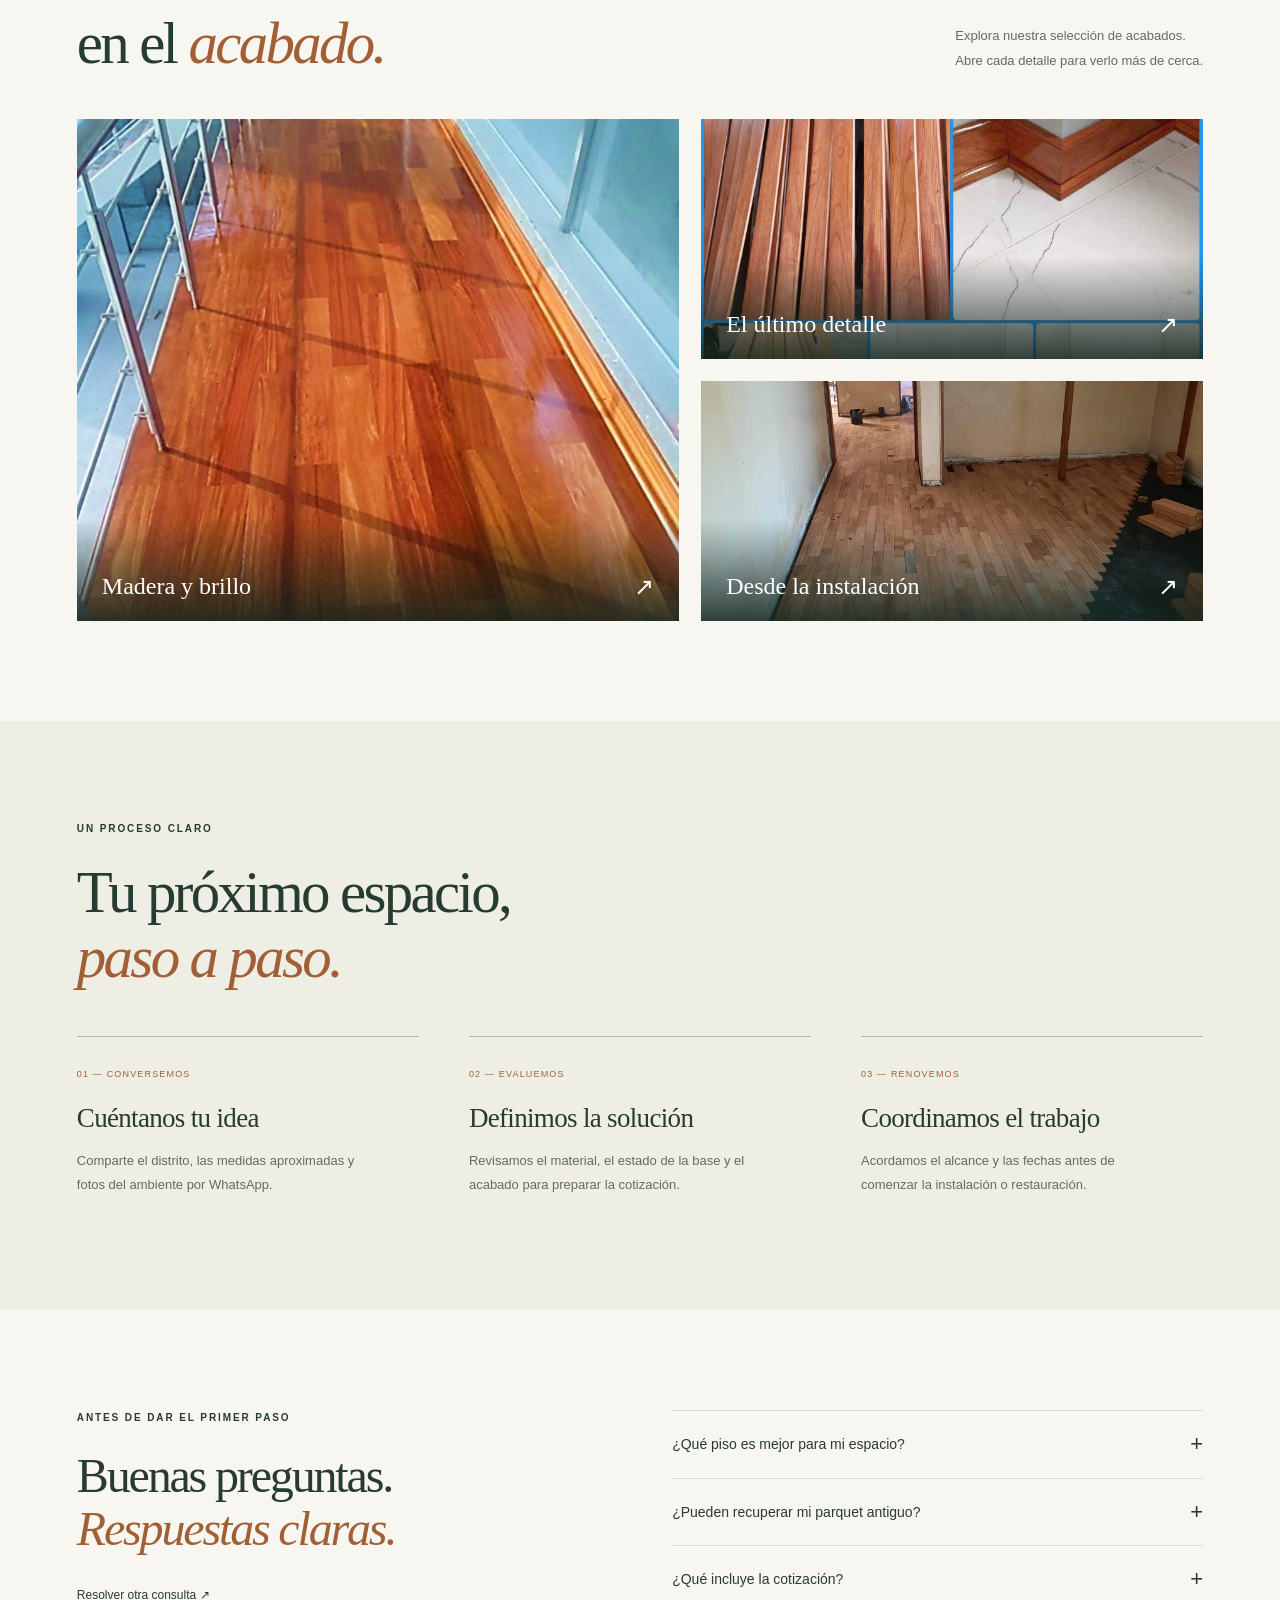
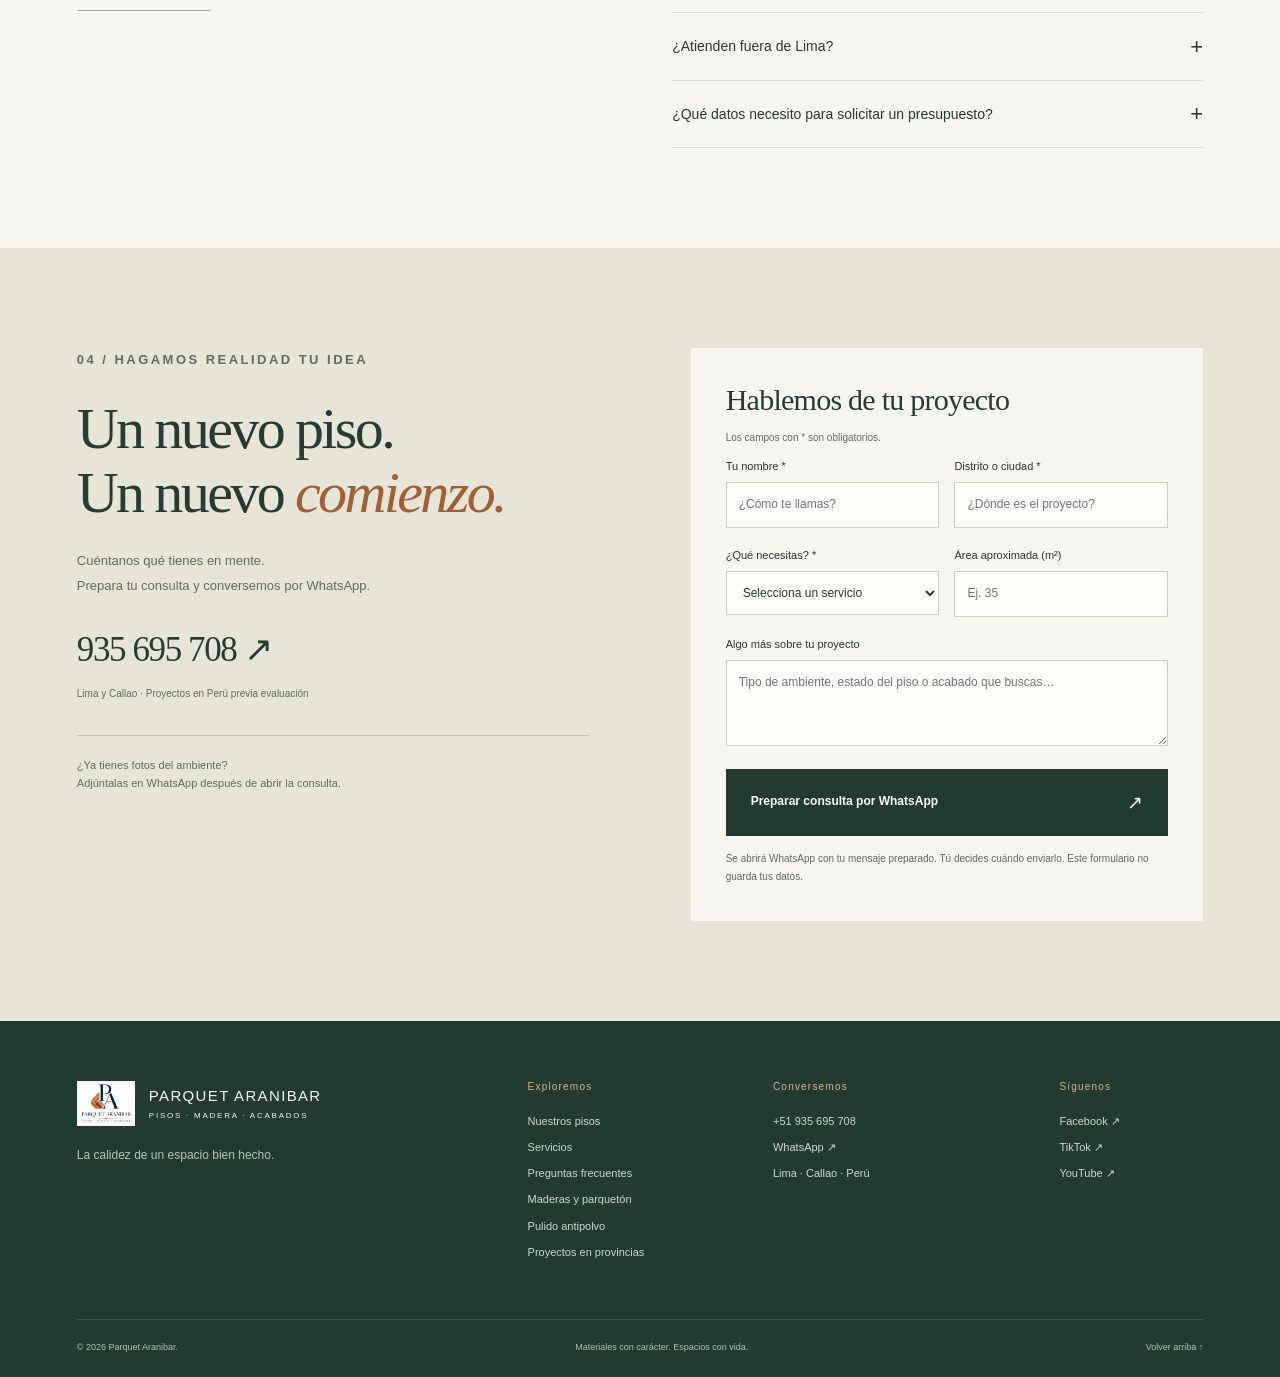
==== commit 68b4833b: "Renovar diseño, catálogo y cotización de Parquet Aranibar" ====
--- a/index.html
+++ b/index.html
@@ -1,230 +1,57 @@
-<!DOCTYPE html>
+<!doctype html>
 <html lang="es-PE">
 <head>
-  <meta charset="UTF-8">
-  <meta name="viewport" content="width=device-width, initial-scale=1.0, viewport-fit=cover">
-  <title>Parquet Aranibar | Pisos de Parquet, SPC y Laminados</title>
-  <meta name="description" content="Venta, instalación, pulido y restauración de parquet y parquetón, pisos SPC y laminados de alto tránsito. Atención en Lima, Callao y proyectos a nivel nacional.">
-  <meta name="robots" content="index, follow, max-image-preview:large, max-snippet:-1, max-video-preview:-1">
-  <meta name="author" content="Parquet Aranibar">
-  <meta name="theme-color" content="#103846">
-  <meta name="color-scheme" content="light">
-  <meta name="format-detection" content="telephone=yes">
-  <meta name="referrer" content="strict-origin-when-cross-origin">
-
-  <link rel="canonical" href="https://parquetaranibar.live/">
-  <link rel="alternate" hreflang="es-PE" href="https://parquetaranibar.live/">
-  <link rel="alternate" hreflang="x-default" href="https://parquetaranibar.live/">
-  <link rel="icon" href="img/logo-parquet-aranibar.jpg.jpeg">
-  <link rel="apple-touch-icon" href="img/logo-parquet-aranibar.jpg.jpeg">
-  <link rel="manifest" href="site.webmanifest">
-  <link rel="preload" as="image" href="img/piso-pasillo.jpg" fetchpriority="high">
-
-  <meta property="og:locale" content="es_PE">
-  <meta property="og:type" content="website">
-  <meta property="og:site_name" content="Parquet Aranibar">
-  <meta property="og:title" content="Parquet Aranibar | Parquet, SPC y Laminados">
-  <meta property="og:description" content="Venta, instalación, pulido y restauración de parquet, parquetón, pisos SPC y laminados. Cotiza directamente por WhatsApp.">
-  <meta property="og:url" content="https://parquetaranibar.live/">
-  <meta property="og:image" content="https://parquetaranibar.live/img/parquet-sala.jpg.jpeg">
-  <meta property="og:image:type" content="image/jpeg">
-  <meta property="og:image:alt" content="Ambiente elegante con piso de madera instalado por Parquet Aranibar">
-
-  <meta name="twitter:card" content="summary_large_image">
-  <meta name="twitter:title" content="Parquet Aranibar | Parquet, SPC y Laminados">
-  <meta name="twitter:description" content="Venta, instalación y restauración de pisos en Lima, Callao y proyectos a nivel nacional.">
-  <meta name="twitter:image" content="https://parquetaranibar.live/img/parquet-sala.jpg.jpeg">
-  <meta name="twitter:image:alt" content="Piso de madera de Parquet Aranibar">
-
-  <script type="application/ld+json">
-  {
-    "@context":"https://schema.org",
-    "@graph":[
-      {
-        "@type":"HomeAndConstructionBusiness",
-        "@id":"https://parquetaranibar.live/#business",
-        "name":"Parquet Aranibar",
-        "url":"https://parquetaranibar.live/",
-        "logo":"https://parquetaranibar.live/img/logo-parquet-aranibar.jpg.jpeg",
-        "image":"https://parquetaranibar.live/img/parquet-sala.jpg.jpeg",
-        "telephone":"+51 935 695 708",
-        "description":"Venta, instalación, pulido y restauración de parquet, parquetón, pisos SPC, laminados y trabajos en madera.",
-        "areaServed":[{"@type":"City","name":"Lima"},{"@type":"City","name":"Callao"},{"@type":"Country","name":"Perú"}],
-        "contactPoint":{"@type":"ContactPoint","telephone":"+51 935 695 708","contactType":"sales","availableLanguage":"Spanish"},
-        "hasOfferCatalog":{
-          "@type":"OfferCatalog",
-          "name":"Servicios de pisos y madera",
-          "itemListElement":[
-            {"@type":"Offer","itemOffered":{"@type":"Service","name":"Venta e instalación de parquet y parquetón"}},
-            {"@type":"Offer","itemOffered":{"@type":"Service","name":"Instalación de piso SPC"}},
-            {"@type":"Offer","itemOffered":{"@type":"Service","name":"Instalación de piso laminado"}},
-            {"@type":"Offer","itemOffered":{"@type":"Service","name":"Pulido y restauración de parquet"}},
-            {"@type":"Offer","itemOffered":{"@type":"Service","name":"Trabajos y acabados en madera"}},
-            {"@type":"Offer","itemOffered":{"@type":"Service","name":"Pintura y resane"}}
-          ]
-        },
-        "sameAs":[
-          "https://www.facebook.com/share/1CJhiikRp9/",
-          "https://www.tiktok.com/@parquetaranibar",
-          "https://youtube.com/@parquetaranibar"
-        ]
-      },
-      {
-        "@type":"WebSite",
-        "@id":"https://parquetaranibar.live/#website",
-        "url":"https://parquetaranibar.live/",
-        "name":"Parquet Aranibar",
-        "inLanguage":"es-PE",
-        "publisher":{"@id":"https://parquetaranibar.live/#business"}
-      },
-      {
-        "@type":"FAQPage",
-        "mainEntity":[
-          {"@type":"Question","name":"¿Instalan parquet, piso SPC y piso laminado?","acceptedAnswer":{"@type":"Answer","text":"Sí. Parquet Aranibar realiza venta e instalación de parquet, parquetón, pisos SPC y laminados para viviendas, oficinas y comercios."}},
-          {"@type":"Question","name":"¿Realizan pulido y restauración de parquet antiguo?","acceptedAnswer":{"@type":"Answer","text":"Sí. Realizamos pulido, mantenimiento y restauración para recuperar el acabado, color y apariencia de pisos de madera."}},
-          {"@type":"Question","name":"¿Atienden en Lima y Callao?","acceptedAnswer":{"@type":"Answer","text":"Sí. Atendemos proyectos en Lima y Callao, y evaluamos trabajos a nivel nacional."}},
-          {"@type":"Question","name":"¿Cómo puedo solicitar una cotización?","acceptedAnswer":{"@type":"Answer","text":"Puedes completar el formulario de la web o escribir directamente al WhatsApp 935 695 708 indicando servicio, ubicación y medidas aproximadas."}}
-        ]
-      }
-    ]
-  }
-  </script>
-
-  <link rel="stylesheet" href="style.css">
-  <style>
-    .skip-link{position:absolute;left:-9999px;top:auto}.skip-link:focus{left:12px;top:12px;z-index:9999;background:#fff;color:#103846;padding:10px 14px;border-radius:4px;box-shadow:0 8px 24px rgba(0,0,0,.18)}
-    :focus-visible{outline:3px solid #b96f3f;outline-offset:3px}
-    .why-us{background:#fff}.why-us-head{max-width:760px;margin-bottom:34px}.why-us-head p:last-child{color:#6b7174;line-height:1.8;margin-top:14px}.why-grid{display:grid;grid-template-columns:repeat(4,1fr);gap:16px}.why-card{border:1px solid #e1d8ce;border-radius:12px;padding:26px 22px;background:#fbf8f4;box-shadow:0 10px 26px rgba(20,36,42,.06)}.why-icon{width:44px;height:44px;border-radius:50%;display:flex;align-items:center;justify-content:center;background:#103846;color:#fff;font-weight:900;margin-bottom:18px}.why-card h3{font-family:Georgia,'Times New Roman',serif;color:#103846;font-size:22px;font-weight:400;margin-bottom:10px}.why-card p{color:#6b7174;line-height:1.7;font-size:14px}.why-cta{display:flex;justify-content:space-between;gap:18px;align-items:center;margin-top:26px;padding:24px 26px;border-radius:12px;background:#103846;color:#fff}.why-cta strong{font-family:Georgia,'Times New Roman',serif;font-size:26px;font-weight:400}
-    .faq-wrap{max-width:900px}.faq-list{display:grid;gap:12px;margin-top:32px}.faq-item{border:1px solid #ddd3c7;border-radius:8px;background:#fff;padding:0 20px}.faq-item summary{cursor:pointer;list-style:none;padding:20px 34px 20px 0;font-family:Georgia,'Times New Roman',serif;font-size:20px;color:#103846;position:relative}.faq-item summary::-webkit-details-marker{display:none}.faq-item summary:after{content:'+';position:absolute;right:0;font-family:Arial,sans-serif;font-weight:700;color:#b96f3f}.faq-item[open] summary:after{content:'−'}.faq-item p{padding:0 0 20px;color:#6b7174;line-height:1.8}
-    .social-links{display:flex;flex-wrap:wrap;gap:10px;margin-top:20px}.social-link{display:inline-flex;align-items:center;gap:8px;padding:10px 14px;border:1px solid #ddd3c7;border-radius:999px;background:#fff;color:#103846;font-size:12px;font-weight:800;box-shadow:0 6px 18px rgba(20,36,42,.06)}.social-mark{width:24px;height:24px;border-radius:50%;display:inline-flex;align-items:center;justify-content:center;background:#103846;color:#fff;font-weight:900}.social-mark.dark{background:#111}.social-mark.wood{background:#b96f3f}
-    @media(max-width:900px){.why-grid{grid-template-columns:repeat(2,1fr)}}
-    @media(max-width:620px){.why-grid{grid-template-columns:1fr}.why-cta{flex-direction:column;align-items:flex-start}.why-card{padding:22px 18px}.faq-item{padding:0 16px}.faq-item summary{font-size:18px}}
-    @media(prefers-reduced-motion:reduce){html{scroll-behavior:auto!important}*,*:before,*:after{animation-duration:.01ms!important;animation-iteration-count:1!important;transition-duration:.01ms!important}}
-  </style>
+<meta charset="utf-8"><meta name="viewport" content="width=device-width,initial-scale=1">
+<title>Parquet Aranibar · Pisos de madera, SPC y laminados en Lima</title>
+<meta name="description" content="Dale carácter a tu espacio con Parquet Aranibar. Venta, instalación y restauración de parquet, parquetón, SPC y laminados en Lima y Callao. Cotiza por WhatsApp.">
+<meta name="theme-color" content="#213b32"><meta name="robots" content="index,follow,max-image-preview:large">
+<meta property="og:title" content="Parquet Aranibar · Pisos con carácter"><meta property="og:description" content="Madera, diseño y un nuevo comienzo para tus espacios. Pisos e instalación en Lima y Callao."><meta property="og:type" content="website"><meta property="og:image" content="https://parquetaranibar.live/img/parquet-sala.jpg.jpeg">
+<link rel="icon" href="img/logo-parquet-aranibar.jpg.jpeg"><link rel="preload" as="image" href="img/parquet-sala.jpg.jpeg"><link rel="stylesheet" href="redesign.css">
+<script type="application/ld+json">{"@context": "https://schema.org", "@type": "HomeAndConstructionBusiness", "name": "Parquet Aranibar", "telephone": "+51935695708", "url": "https://parquetaranibar.live", "areaServed": ["Lima", "Callao"], "description": "Venta, instalación y restauración de parquet, parquetón, pisos SPC y laminados.", "sameAs": ["https://www.tiktok.com/@parquetaranibar", "https://youtube.com/@parquetaranibar"]}</script>
+<link rel="canonical" href="https://parquetaranibar.live/">
+<link rel="alternate" hreflang="es-PE" href="https://parquetaranibar.live/">
+<link rel="manifest" href="site.webmanifest">
+<meta property="og:url" content="https://parquetaranibar.live/">
+<meta property="og:locale" content="es_PE">
+<meta name="twitter:card" content="summary_large_image">
+<meta name="twitter:title" content="Parquet Aranibar · Pisos de madera, SPC y laminados en Lima">
+<meta name="twitter:description" content="Venta, instalación y restauración de pisos en Lima, Callao y proyectos en Perú previa evaluación.">
+<meta name="twitter:image" content="https://parquetaranibar.live/img/parquet-sala.jpg.jpeg">
+<script id="parquetOfficialDomainRedirect">
+(function(){
+  if(location.hostname!=='shamimsm8524-ship-it.github.io') return;
+  var p=location.pathname||'/';
+  if(p.indexOf('/pagina-web-pisos./')===0) p=p.slice('/pagina-web-pisos.'.length)||'/';
+  location.replace('https://parquetaranibar.live'+p+location.search+location.hash);
+})();
+</script>
 </head>
 <body>
-<a class="skip-link" href="#contenido">Saltar al contenido principal</a>
-
-<header class="site-header">
-  <div class="container nav-wrap">
-    <a class="brand" href="#inicio" aria-label="Parquet Aranibar, ir al inicio">
-      <img src="img/logo-parquet-aranibar.jpg.jpeg" alt="Logo de Parquet Aranibar" class="logo" width="74" height="58" fetchpriority="high">
-      <div class="brand-copy"><strong>PARQUET ARANIBAR</strong><span>PISOS · MADERA · ACABADOS</span></div>
-    </a>
-    <button class="menu-toggle" type="button" aria-label="Abrir menú" aria-expanded="false" aria-controls="mainNav" onclick="toggleMenu()"><span></span><span></span><span></span></button>
-    <nav id="mainNav" class="main-nav" aria-label="Navegación principal">
-      <a href="#inicio">Inicio</a><a href="#pisos">Pisos</a><a href="#servicios">Servicios</a><a href="#trabajos">Trabajos</a><a href="#preguntas">Preguntas</a><a href="#cotizacion">Cotización</a><a href="#contacto">Contacto</a>
-    </nav>
-    <a class="nav-cta" href="#cotizacion">COTIZAR</a>
-  </div>
-</header>
-
+<a class="skip" href="#contenido">Saltar al contenido</a>
+<div class="topbar"><div class="wrap"><span>Pisos · Madera · Acabados</span><span>Lima y Callao <span class="dot">·</span> Proyectos en Perú previa evaluación</span><a href="tel:+51935695708">935 695 708 ↗</a></div></div>
+<header><div class="wrap navigation"><a class="brand" href="#inicio" aria-label="Parquet Aranibar, inicio"><span class="brand-logo"><img src="img/logo-parquet-aranibar.jpg.jpeg" width="64" height="49" alt=""></span><span>PARQUET ARANIBAR<small>EL ARTE DE RENOVAR TUS ESPACIOS</small></span></a><button class="menu" aria-controls="nav" aria-expanded="false" aria-label="Abrir menú">☰</button><nav id="nav" aria-label="Principal"><a href="#pisos">Nuestros pisos</a><a href="#servicios">Servicios</a><a href="#acabados">Acabados</a><a href="#contacto">Contacto</a></nav><a class="button small navquote" href="#cotizacion">Cotizar mi proyecto <span>↗</span></a></div></header>
 <main id="contenido">
-  <section class="hero" id="inicio" style="min-height:calc(100vh - 86px);background-image:url('img/piso-pasillo.jpg');background-size:cover;background-position:center center;background-repeat:no-repeat;">
-    <div class="hero-overlay" style="background:linear-gradient(90deg,rgba(4,24,32,.84) 0%,rgba(4,24,32,.68) 42%,rgba(4,24,32,.34) 68%,rgba(4,24,32,.12) 100%);"></div>
-    <div class="container hero-content">
-      <p class="eyebrow" style="color:#f1c89d;">VENTA · INSTALACIÓN · RESTAURACIÓN</p>
-      <h1 style="color:#fff;text-shadow:0 3px 22px rgba(0,0,0,.35);">Pisos que transforman <em style="color:#efb47e;">cada espacio.</em></h1>
-      <p class="hero-text" style="color:rgba(255,255,255,.94);text-shadow:0 2px 12px rgba(0,0,0,.28);">Parquet, parquetón, pisos SPC y laminados de alta calidad para hogares, oficinas y proyectos comerciales en Lima, Callao y otras ciudades del Perú. Instalación profesional y acabados duraderos.</p>
-      <div class="hero-actions"><a class="btn btn-primary" href="#cotizacion">SOLICITAR COTIZACIÓN</a><a class="btn btn-light" href="#pisos">VER NUESTROS PISOS</a></div>
-    </div>
-  </section>
-
-  <section class="intro section">
-    <div class="container intro-grid">
-      <div><p class="eyebrow">PARQUET ARANIBAR</p><h2 class="section-title">Calidad que se aprecia desde el primer paso.</h2></div>
-      <div class="intro-copy"><h3>Soluciones profesionales para pisos de madera, SPC y laminados.</h3><p>Trabajamos con materiales seleccionados, instalación profesional y atención personalizada para conseguir pisos elegantes, resistentes y duraderos.</p><div class="mini-stats"><div><strong>Parquet</strong><span>Venta e instalación</span></div><div><strong>SPC</strong><span>Alta resistencia</span></div><div><strong>Laminado</strong><span>Alto tránsito</span></div></div></div>
-    </div>
-  </section>
-
-  <section class="products section section-soft" id="pisos">
-    <div class="container">
-      <div class="section-heading"><div><p class="eyebrow">NUESTRA COLECCIÓN</p><h2 class="section-title">El piso ideal para cada proyecto.</h2></div><p>Opciones para viviendas, oficinas, comercios y espacios de alto tránsito.</p></div>
-      <div class="product-grid">
-        <article class="product-card"><div class="card-image"><img src="img/parquet-sala.jpg.jpeg" alt="Sala terminada con piso de parquet de madera" loading="lazy" decoding="async"></div><div class="card-body"><span class="tag">MADERA NATURAL</span><h3>Parquet & Parquetón</h3><p>Calidez, elegancia y madera natural con instalación, pulido y acabado profesional.</p><a href="https://wa.me/51935695708?text=Hola%20Parquet%20Aranibar,%20deseo%20informaci%C3%B3n%20sobre%20Parquet%20y%20Parquet%C3%B3n." target="_blank" rel="noopener noreferrer">CONSULTAR →</a></div></article>
-        <article class="product-card"><div class="card-image"><img src="img/spc-sala.jpg.jpeg" alt="Sala moderna con piso SPC de alto tránsito" loading="lazy" decoding="async"></div><div class="card-body"><span class="tag">ALTA CALIDAD · ALTO TRÁNSITO</span><h3>Piso SPC</h3><p>Alta resistencia, diseño moderno y práctico sistema click para una instalación limpia.</p><a href="https://wa.me/51935695708?text=Hola%20Parquet%20Aranibar,%20deseo%20informaci%C3%B3n%20sobre%20Piso%20SPC." target="_blank" rel="noopener noreferrer">CONSULTAR →</a></div></article>
-        <article class="product-card"><div class="card-image"><img src="img/laminado-sala.jpg.jpeg" alt="Ambiente con piso laminado de alto tránsito" loading="lazy" decoding="async"></div><div class="card-body"><span class="tag">ALTA CALIDAD · ALTO TRÁNSITO</span><h3>Piso Laminado</h3><p>Apariencia natural y elegante para hogares, oficinas y espacios comerciales.</p><a href="https://wa.me/51935695708?text=Hola%20Parquet%20Aranibar,%20deseo%20informaci%C3%B3n%20sobre%20Piso%20Laminado." target="_blank" rel="noopener noreferrer">CONSULTAR →</a></div></article>
-      </div>
-    </div>
-  </section>
-
-  <section class="install section">
-    <div class="container install-grid">
-      <div class="install-image-wrap"><img src="img/instalacion-parquet.jpg.jpeg" alt="Instalación profesional de piso de madera" loading="lazy" decoding="async"><div class="image-note"><strong>Instalación profesional</strong><span>Precisión, limpieza y buen acabado</span></div></div>
-      <div class="install-copy"><p class="eyebrow">INSTALACIÓN PROFESIONAL</p><h2 class="section-title">Precisión en cada pieza.</h2><p>Una instalación correcta es fundamental para conseguir un piso firme, uniforme y duradero.</p><ul class="check-list"><li>Instalación de parquet y parquetón</li><li>Instalación de piso SPC y laminado</li><li>Pulido y acabado profesional</li><li>Mantenimiento y restauración</li><li>Trabajo ordenado y atención personalizada</li></ul><a class="text-link" href="#cotizacion">QUIERO COTIZAR MI PROYECTO →</a></div>
-    </div>
-  </section>
-
-  <section class="services section section-dark" id="servicios">
-    <div class="container">
-      <div class="services-heading"><p class="eyebrow eyebrow-light">NUESTROS SERVICIOS</p><h2 class="section-title light">Todo lo que necesitas para renovar tus espacios.</h2><p>Toca cada servicio para ver una imagen y conocer más.</p></div>
-      <div class="service-grid">
-        <article class="service-card open"><button type="button" onclick="toggleService(this)" aria-expanded="true"><span class="service-number">01</span><span class="service-title">Venta e instalación</span><span class="service-arrow">−</span></button><div class="service-detail"><img src="img/servicio-instalacion.jpg.jpg" alt="Instalación profesional de piso" loading="lazy" decoding="async"><p>Venta e instalación de parquet, parquetón, SPC y laminados para viviendas, oficinas y comercios.</p></div></article>
-        <article class="service-card"><button type="button" onclick="toggleService(this)" aria-expanded="false"><span class="service-number">02</span><span class="service-title">Pulido profesional</span><span class="service-arrow">+</span></button><div class="service-detail"><img src="img/servicio-pulido.jpg.jpg" alt="Pulido profesional de piso de parquet" loading="lazy" decoding="async"><p>Recuperamos textura, uniformidad y apariencia de pisos de madera con acabado profesional.</p></div></article>
-        <article class="service-card"><button type="button" onclick="toggleService(this)" aria-expanded="false"><span class="service-number">03</span><span class="service-title">Restauración</span><span class="service-arrow">+</span></button><div class="service-detail"><img src="img/servicio-restauracion-nueva.jpg?v=20260818-01" alt="Restauración profesional de parquet" loading="lazy" decoding="async"><p>Renovamos pisos antiguos o deteriorados para devolverles color, brillo y presencia.</p></div></article>
-        <article class="service-card"><button type="button" onclick="toggleService(this)" aria-expanded="false"><span class="service-number">04</span><span class="service-title">Trabajos en madera</span><span class="service-arrow">+</span></button><div class="service-detail"><img src="img/servicio-madera.jpg.jpg" alt="Trabajos y acabados en madera" loading="lazy" decoding="async"><p>Mantenimiento y acabados para puertas, portones, closets, escaleras y otros elementos de madera.</p></div></article>
-        <article class="service-card"><button type="button" onclick="toggleService(this)" aria-expanded="false"><span class="service-number">05</span><span class="service-title">Zócalos y acabados</span><span class="service-arrow">+</span></button><div class="service-detail"><img src="img/servicio-zocalos.jpg.jpg" alt="Instalación de zócalos y acabados" loading="lazy" decoding="async"><p>Venta e instalación de zócalos y terminaciones para lograr un acabado limpio y completo.</p></div></article>
-        <article class="service-card"><button type="button" onclick="toggleService(this)" aria-expanded="false"><span class="service-number">06</span><span class="service-title">Pintura y resane</span><span class="service-arrow">+</span></button><div class="service-detail"><img src="img/servicio-pintura.jpg.jpeg" alt="Pintura y resane profesional de paredes" loading="lazy" decoding="async"><p>Preparación, resane y pintura de paredes para complementar la renovación de tus ambientes.</p></div></article>
-      </div>
-    </div>
-  </section>
-
-  <section class="gallery section" id="trabajos">
-    <div class="container">
-      <div class="section-heading"><div><p class="eyebrow">NUESTROS TRABAJOS</p><h2 class="section-title">Acabados que hablan por sí solos.</h2></div><p>Una muestra de soluciones para distintos tipos de espacios.</p></div>
-      <div class="gallery-grid">
-        <figure class="gallery-item gallery-large"><img src="img/parquet-sala.jpg.jpeg" alt="Trabajo terminado con parquet y parquetón" loading="lazy" decoding="async"><figcaption>Parquet & Parquetón</figcaption></figure>
-        <figure class="gallery-item"><img src="img/spc-sala.jpg.jpeg" alt="Trabajo terminado con piso SPC" loading="lazy" decoding="async"><figcaption>Piso SPC</figcaption></figure>
-        <figure class="gallery-item"><img src="img/laminado-sala.jpg.jpeg" alt="Trabajo terminado con piso laminado" loading="lazy" decoding="async"><figcaption>Piso Laminado</figcaption></figure>
-        <figure class="gallery-item"><img src="img/servicio-restauracion-nueva.jpg?v=20260818-01" alt="Restauración de piso de parquet" loading="lazy" decoding="async"><figcaption>Restauración</figcaption></figure>
-        <figure class="gallery-item"><img src="img/servicio-pintura.jpg.jpeg" alt="Trabajo profesional de pintura y resane" loading="lazy" decoding="async"><figcaption>Pintura y resane</figcaption></figure>
-      </div>
-    </div>
-  </section>
-
-  <section class="why-us section" id="por-que-elegirnos">
-    <div class="container"><div class="why-us-head"><p class="eyebrow">¿POR QUÉ ELEGIRNOS?</p><h2 class="section-title">Trabajo profesional de principio a fin.</h2><p>Nos enfocamos en ofrecer un resultado limpio, duradero y bien terminado, con atención directa durante todo el proyecto.</p></div><div class="why-grid"><article class="why-card"><div class="why-icon">01</div><h3>Instalación profesional</h3><p>Colocación precisa de parquet, parquetón, SPC y laminados para un acabado uniforme y resistente.</p></article><article class="why-card"><div class="why-icon">02</div><h3>Materiales de calidad</h3><p>Soluciones pensadas para hogares, oficinas, comercios y espacios de alto tránsito.</p></article><article class="why-card"><div class="why-icon">03</div><h3>Atención personalizada</h3><p>Te orientamos según tu espacio, presupuesto y el tipo de acabado que deseas conseguir.</p></article><article class="why-card"><div class="why-icon">04</div><h3>Restauración y acabados</h3><p>Pulido, mantenimiento y recuperación de pisos para devolverles presencia, brillo y vida útil.</p></article></div><div class="why-cta"><strong>¿Tienes un proyecto en mente?</strong><a class="btn btn-white" href="https://wa.me/51935695708?text=Hola%20Parquet%20Aranibar,%20quiero%20cotizar%20un%20proyecto." target="_blank" rel="noopener noreferrer">COTIZAR POR WHATSAPP</a></div></div>
-  </section>
-
-  <section class="section section-soft" id="preguntas">
-    <div class="container faq-wrap"><p class="eyebrow">PREGUNTAS FRECUENTES</p><h2 class="section-title">Resolvemos tus dudas antes de empezar.</h2><div class="faq-list">
-      <details class="faq-item"><summary>¿Instalan parquet, piso SPC y piso laminado?</summary><p>Sí. Realizamos venta e instalación de parquet, parquetón, pisos SPC y laminados para viviendas, oficinas y comercios.</p></details>
-      <details class="faq-item"><summary>¿Realizan pulido y restauración de parquet antiguo?</summary><p>Sí. Recuperamos pisos de madera mediante pulido, mantenimiento, reparación y acabado profesional según el estado del piso.</p></details>
-      <details class="faq-item"><summary>¿Atienden en Lima y Callao?</summary><p>Sí. Atendemos proyectos en Lima y Callao, y también evaluamos trabajos a nivel nacional.</p></details>
-      <details class="faq-item"><summary>¿Qué piso conviene para zonas de alto tránsito?</summary><p>Depende del uso, la humedad y el tipo de ambiente. Los pisos SPC y determinados laminados son opciones muy utilizadas en espacios de alto tránsito. Te orientamos según tu proyecto.</p></details>
-      <details class="faq-item"><summary>¿Cómo solicito una cotización?</summary><p>Completa el formulario de esta página o escríbenos al WhatsApp 935 695 708. Si indicas ubicación, servicio y metros cuadrados aproximados, podremos orientarte mejor.</p></details>
-    </div></div>
-  </section>
-
-  <section class="quote section section-soft" id="cotizacion">
-    <div class="container quote-grid">
-      <div class="quote-copy"><p class="eyebrow">SOLICITA TU COTIZACIÓN</p><h2 class="section-title">Cuéntanos sobre tu proyecto.</h2><p>Completa tus datos y al enviar el formulario se abrirá WhatsApp con toda la información lista para conversar con nosotros.</p><div class="contact-highlight"><span>WHATSAPP / LLAMADAS</span><a href="tel:+51935695708">935 695 708</a><small>Atención para Lima, Callao y trabajos a nivel nacional.</small></div></div>
-      <form class="quote-form" id="quoteForm" onsubmit="sendQuote(event)" autocomplete="on"><div class="form-title"><h3>Solicita una cotización</h3><p>Te responderemos por WhatsApp.</p></div><div class="form-row"><label for="nombre">Nombre<input id="nombre" name="nombre" type="text" placeholder="Tu nombre" autocomplete="name" required></label><label for="telefono">Teléfono<input id="telefono" name="telefono" type="tel" inputmode="tel" placeholder="Ej. 999 999 999" autocomplete="tel" required></label></div><div class="form-row"><label for="servicio">Servicio<select id="servicio" name="servicio" required><option value="">Selecciona</option><option>Parquet / Parquetón</option><option>Piso SPC</option><option>Piso Laminado</option><option>Pulido</option><option>Restauración</option><option>Trabajos en madera</option><option>Zócalos</option><option>Pintura y resane</option></select></label><label for="ubicacion">Distrito / Ciudad<input id="ubicacion" name="ubicacion" type="text" placeholder="¿Dónde es el trabajo?" autocomplete="address-level2" required></label></div><label for="metros">Metros cuadrados aproximados<input id="metros" name="metros" type="text" inputmode="decimal" placeholder="Ej. 35 m²"></label><label for="mensaje">Cuéntanos qué necesitas<textarea id="mensaje" name="mensaje" maxlength="700" placeholder="Describe brevemente el trabajo, material, estado actual, medidas, etc."></textarea></label><button class="submit-btn" type="submit">ENVIAR COTIZACIÓN POR WHATSAPP</button><p class="privacy-note">Al enviar, serás redirigido a WhatsApp con los datos del formulario.</p></form>
-    </div>
-  </section>
-
-  <section class="cta-band"><div class="container cta-inner"><div><p class="eyebrow eyebrow-light">¿LISTO PARA RENOVAR TU ESPACIO?</p><h2>Haz que tu piso vuelva a destacar.</h2></div><a class="btn btn-white" href="https://wa.me/51935695708?text=Hola%20Parquet%20Aranibar,%20quiero%20cotizar%20un%20trabajo." target="_blank" rel="noopener noreferrer">HABLAR POR WHATSAPP</a></div></section>
-
-  <section class="contact section" id="contacto">
-    <div class="container contact-grid">
-      <div class="contact-brand"><img src="img/logo-parquet-aranibar.jpg.jpeg" alt="Parquet Aranibar" class="footer-logo" loading="lazy" decoding="async"><h2>Parquet Aranibar</h2><p>Venta, instalación, mantenimiento y restauración de pisos con atención personalizada.</p><div class="social-links"><a class="social-link" href="https://www.facebook.com/share/1CJhiikRp9/" target="_blank" rel="noopener noreferrer" aria-label="Facebook de Parquet Aranibar"><span class="social-mark">f</span>Facebook</a><a class="social-link" href="https://www.tiktok.com/@parquetaranibar" target="_blank" rel="noopener noreferrer" aria-label="TikTok de Parquet Aranibar"><span class="social-mark dark">♪</span>TikTok</a><a class="social-link" href="https://youtube.com/@parquetaranibar" target="_blank" rel="noopener noreferrer" aria-label="YouTube de Parquet Aranibar"><span class="social-mark wood">▶</span>YouTube</a></div></div>
-      <div class="contact-col"><span>CONTACTO</span><a href="tel:+51935695708">935 695 708</a><a href="https://wa.me/51935695708" target="_blank" rel="noopener noreferrer">WhatsApp</a></div>
-      <div class="contact-col"><span>SERVICIOS</span><a href="#pisos">Pisos</a><a href="#servicios">Instalación y restauración</a><a href="#preguntas">Preguntas frecuentes</a><a href="#cotizacion">Cotización</a></div>
-    </div>
-  </section>
+<section class="hero" id="inicio"><div class="hero-copy"><p class="eyebrow"><span class="line"></span> PARQUET ARANIBAR · PERÚ</p><h1>La calidez de un<br>espacio <em>bien<br>hecho.</em></h1><p class="intro">Pisos que se sienten tan bien como se ven. Madera natural, SPC y laminados, con instalación y acabados para cada proyecto.</p><div class="actions"><a class="button" href="#cotizacion">Empezar mi proyecto <span>↗</span></a><a class="underlink" href="#pisos">Explorar pisos <span>↓</span></a></div><div class="hero-foot"><span class="seal" aria-hidden="true">✳</span><p>De la elección del material<br><strong>al último detalle del acabado.</strong></p></div></div><div class="hero-image"><img src="img/parquet-sala.jpg.jpeg" alt="Ambiente de referencia con parquet de madera en tonos cálidos" width="1600" height="900" fetchpriority="high"><span class="image-label">MADERA NATURAL / CALIDEZ ATEMPORAL</span><div class="photo-note"><span>01 / EL ORIGEN DE UN BUEN ESPACIO</span><p>Todo comienza<br>por el piso.</p><a href="#pisos" aria-label="Descubrir la colección de pisos">↗</a></div></div></section>
+<div class="promise"><div class="wrap"><span>Venta e instalación</span><span>Restauración y pulido</span><span>Asesoría para tu proyecto</span><span>Lima · Callao · Perú</span></div></div>
+<section class="section wrap" id="pisos"><div class="section-head"><div><p class="eyebrow">01 / MATERIALES CON PERSONALIDAD</p><h2>Encuentra tu forma<br>de <em>habitar.</em></h2></div><p>Texturas, tonos y sensaciones distintas.<br>Te ayudamos a elegir según el uso de tu espacio, el acabado y tu presupuesto.</p></div><div class="products">
+<article class="product"><a class="product-photo" href="#cotizacion" data-service="Parquet / Parquetón"><img src="img/parquet-sala.jpg.jpeg" width="1600" height="900" alt="Referencia de parquet de madera con acabado brillante" loading="lazy"><span class="pill">MADERA NATURAL</span><span class="round" aria-hidden="true">↗</span></a><div class="product-title"><h3>Parquet & parquetón</h3><span>01</span></div><p>La veta auténtica de la madera y una presencia que da carácter al ambiente.</p><div class="traits"><span>Calidez natural</span><span>Restaurable*</span></div><a class="underlink" href="#cotizacion" data-service="Parquet / Parquetón">Consultar este piso ↗</a></article>
+<article class="product"><a class="product-photo" href="#cotizacion" data-service="Piso SPC"><img src="img/spc-sala.jpg.jpeg" width="1600" height="900" alt="Ambiente de referencia con piso SPC en tonos claros" loading="lazy"><span class="pill">ESTILO CONTEMPORÁNEO</span><span class="round" aria-hidden="true">↗</span></a><div class="product-title"><h3>Piso SPC</h3><span>02</span></div><p>Un acabado moderno y práctico, con sistema click y opciones para distintos ambientes.</p><div class="traits"><span>Sistema click</span><span>Uso versátil</span></div><a class="underlink" href="#cotizacion" data-service="Piso SPC">Consultar este piso ↗</a></article>
+<article class="product"><a class="product-photo" href="#cotizacion" data-service="Piso laminado"><img src="img/laminado-sala.jpg.jpeg" width="1536" height="1152" alt="Ambiente de referencia con piso laminado de tono natural" loading="lazy"><span class="pill">EQUILIBRIO Y DISEÑO</span><span class="round" aria-hidden="true">↗</span></a><div class="product-title"><h3>Piso laminado</h3><span>03</span></div><p>La apariencia de la madera en una alternativa para renovar hogares, oficinas y comercios.</p><div class="traits"><span>Aspecto natural</span><span>Variedad de tonos</span></div><a class="underlink" href="#cotizacion" data-service="Piso laminado">Consultar este piso ↗</a></article></div><p class="caption">Imágenes de referencia. Los tonos y acabados disponibles se confirman al cotizar. *La restauración depende del estado y espesor de la madera.</p></section>
+<section class="guide"><div class="wrap guide-inner"><div><p class="eyebrow">UNA ELECCIÓN MÁS SENCILLA</p><h2>¿Por dónde <em>empezar?</em></h2><p>Elige lo que más te importa y descubre qué consultar.</p></div><div class="guide-tool"><label for="priority">Busco principalmente…</label><select id="priority"><option value="">Selecciona una opción</option><option value="wood">La calidez de la madera natural</option><option value="practical">Una solución práctica con sistema click</option><option value="renew">Renovar un piso de madera existente</option><option value="help">Orientación para elegir</option></select><p id="advice" aria-live="polite">Cada espacio tiene necesidades distintas. Revisamos el uso, la base y el acabado antes de recomendarte un material.</p><a href="#cotizacion" class="underlink" id="guide-link">Quiero asesoría ↗</a></div></div></section>
+<section class="section dark" id="servicios"><div class="wrap service-layout"><div class="service-intro"><p class="eyebrow">02 / EL VALOR ESTÁ EN LOS DETALLES</p><h2>Elegir bien.<br>Instalar mejor.<br><em>Disfrutar más.</em></h2><p>Una buena renovación combina material, preparación y acabado. Te acompañamos en cada etapa.</p><img src="img/servicio-pulido.jpg.jpg" width="952" height="1599" alt="Trabajo de pulido de un piso de madera" loading="lazy"><small>El cuidado del piso, desde la base.</small></div><div class="service-list">
+<details open><summary><span>01</span> Venta e instalación <b aria-hidden="true">+</b></summary><div class="detail"><p>Parquet, parquetón, SPC y laminados para viviendas, oficinas y comercios. Evaluamos el espacio y la superficie para definir la instalación.</p><a href="#cotizacion" data-service="Venta e instalación">Consultar instalación ↗</a></div></details>
+<details><summary><span>02</span> Pulido y restauración <b aria-hidden="true">+</b></summary><div class="detail"><p>Recuperamos la apariencia de pisos de madera con pulido, mantenimiento y acabados según su estado. La viabilidad se confirma tras evaluar el piso.</p><a href="#cotizacion" data-service="Pulido y restauración">Consultar restauración ↗</a></div></details>
+<details><summary><span>03</span> Zócalos y terminaciones <b aria-hidden="true">+</b></summary><div class="detail"><p>Venta e instalación de zócalos para completar el encuentro entre piso y pared con una terminación cuidada.</p><a href="#cotizacion" data-service="Zócalos y terminaciones">Consultar acabados ↗</a></div></details>
+<details><summary><span>04</span> Trabajos en madera <b aria-hidden="true">+</b></summary><div class="detail"><p>Mantenimiento y acabados de puertas, portones, closets y escaleras. Cuéntanos qué elemento quieres renovar.</p><a href="#cotizacion" data-service="Trabajos en madera">Consultar trabajos en madera ↗</a></div></details>
+<details><summary><span>05</span> Pintura y resane <b aria-hidden="true">+</b></summary><div class="detail"><p>Preparación, resane y pintura de paredes para complementar la renovación de tus ambientes.</p><a href="#cotizacion" data-service="Pintura y resane">Consultar pintura ↗</a></div></details>
+<div class="service-contact"><span>¿Tu piso necesita una segunda vida?</span><a href="https://wa.me/51935695708?text=Hola%2C%20quiero%20consultar%20sobre%20la%20restauraci%C3%B3n%20de%20mi%20piso." target="_blank" rel="noopener noreferrer">Envíanos una foto por WhatsApp ↗</a></div></div></div></section>
+<section class="section wrap" id="acabados"><div class="section-head"><div><p class="eyebrow">03 / TEXTURAS QUE SE VIVEN</p><h2>La diferencia está<br>en el <em>acabado.</em></h2></div><p>Explora nuestra selección de acabados.<br>Abre cada detalle para verlo más de cerca.</p></div><div class="gallery"><button class="gallery-item large" data-image="img/piso-pasillo.jpg" data-caption="Madera y brillo"><img src="img/piso-pasillo.jpg" alt="Detalle de un piso de madera brillante en un pasillo" loading="lazy" width="1184" height="1536"><span>Madera y brillo <b>↗</b></span></button><button class="gallery-item" data-image="img/servicio-zocalos.jpg.jpg" data-caption="Zócalos y terminaciones"><img src="img/servicio-zocalos.jpg.jpg" alt="Detalles de zócalos de madera" loading="lazy" width="1599" height="1599"><span>El último detalle <b>↗</b></span></button><button class="gallery-item" data-image="img/servicio-instalacion.jpg.jpg" data-caption="Instalación de madera"><img src="img/servicio-instalacion.jpg.jpg" alt="Trabajo de colocación de piso de madera" loading="lazy" width="1536" height="2048"><span>Desde la instalación <b>↗</b></span></button></div></section>
+<section class="process section"><div class="wrap"><p class="eyebrow">UN PROCESO CLARO</p><h2>Tu próximo espacio,<br><em>paso a paso.</em></h2><div class="steps"><article><span>01 — CONVERSEMOS</span><h3>Cuéntanos tu idea</h3><p>Comparte el distrito, las medidas aproximadas y fotos del ambiente por WhatsApp.</p></article><article><span>02 — EVALUEMOS</span><h3>Definimos la solución</h3><p>Revisamos el material, el estado de la base y el acabado para preparar la cotización.</p></article><article><span>03 — RENOVEMOS</span><h3>Coordinamos el trabajo</h3><p>Acordamos el alcance y las fechas antes de comenzar la instalación o restauración.</p></article></div></div></section>
+<section class="section wrap faq" id="preguntas"><div><p class="eyebrow">ANTES DE DAR EL PRIMER PASO</p><h2>Buenas preguntas.<br><em>Respuestas claras.</em></h2><a class="underlink" href="https://wa.me/51935695708" target="_blank" rel="noopener noreferrer">Resolver otra consulta ↗</a></div><div><details><summary>¿Qué piso es mejor para mi espacio?<b aria-hidden="true">+</b></summary><p>Depende del uso, la humedad del ambiente, la superficie existente y el acabado que buscas. Te orientamos entre parquet, SPC y laminado según esas condiciones. La resistencia y los cuidados se confirman con la ficha del producto elegido.</p></details><details><summary>¿Pueden recuperar mi parquet antiguo?<b aria-hidden="true">+</b></summary><p>Ofrecemos pulido, mantenimiento y restauración. Necesitamos evaluar el estado, los daños y el espesor útil de la madera para confirmar el tratamiento adecuado. Puedes enviarnos fotografías por WhatsApp.</p></details><details><summary>¿Qué incluye la cotización?<b aria-hidden="true">+</b></summary><p>El alcance se define según el proyecto. Indica si necesitas material, instalación, retiro del piso anterior, zócalos o restauración para que podamos precisar los trabajos incluidos.</p></details><details><summary>¿Atienden fuera de Lima?<b aria-hidden="true">+</b></summary><p>Atendemos Lima y Callao. Los proyectos en otras ciudades del Perú se evalúan previamente según ubicación y alcance.</p></details><details><summary>¿Qué datos necesito para solicitar un presupuesto?<b aria-hidden="true">+</b></summary><p>Tu nombre, distrito o ciudad, el servicio que buscas y los metros cuadrados aproximados si los conoces. Las fotos ayudan a evaluar el espacio. El presupuesto final depende de las condiciones del proyecto.</p></details></div></section>
+<section class="quote section" id="cotizacion"><div class="wrap quote-grid"><div><p class="eyebrow">04 / HAGAMOS REALIDAD TU IDEA</p><h2>Un nuevo piso.<br>Un nuevo <em>comienzo.</em></h2><p>Cuéntanos qué tienes en mente.<br>Prepara tu consulta y conversemos por WhatsApp.</p><a class="phone" href="tel:+51935695708">935 695 708 ↗</a><span class="quote-location">Lima y Callao · Proyectos en Perú previa evaluación</span><div class="quote-note">¿Ya tienes fotos del ambiente?<br>Adjúntalas en WhatsApp después de abrir la consulta.</div></div><form id="quoteForm"><h3>Hablemos de tu proyecto</h3><p class="form-intro">Los campos con * son obligatorios.</p><div class="fields"><label>Tu nombre *<input name="nombre" autocomplete="name" required maxlength="80" placeholder="¿Cómo te llamas?"></label><label>Distrito o ciudad *<input name="ubicacion" autocomplete="address-level2" required maxlength="100" placeholder="¿Dónde es el proyecto?"></label></div><div class="fields"><label>¿Qué necesitas? *<select name="servicio" id="servicio" required><option value="">Selecciona un servicio</option><option>Parquet / Parquetón</option><option>Piso SPC</option><option>Piso laminado</option><option>Venta e instalación</option><option>Pulido y restauración</option><option>Zócalos y terminaciones</option><option>Trabajos en madera</option><option>Pintura y resane</option><option>Necesito asesoría</option></select></label><label>Área aproximada (m²)<input name="metros" type="number" min="0.1" max="100000" step="any" inputmode="decimal" placeholder="Ej. 35"></label></div><label>Algo más sobre tu proyecto<textarea name="detalle" maxlength="700" rows="3" placeholder="Tipo de ambiente, estado del piso o acabado que buscas…"></textarea></label><button class="button submit" type="submit">Preparar consulta por WhatsApp <span>↗</span></button><p class="privacy">Se abrirá WhatsApp con tu mensaje preparado. Tú decides cuándo enviarlo. Este formulario no guarda tus datos.</p><p class="form-status" id="form-status" role="status"></p></form></div></section>
 </main>
-
-<footer><div class="container footer-row"><span>© <span id="year"></span> Parquet Aranibar. Todos los derechos reservados.</span><span>Pisos · Madera · Acabados</span></div></footer>
-
-<a class="whatsapp-float" href="https://wa.me/51935695708?text=Hola%20Parquet%20Aranibar,%20deseo%20una%20cotizaci%C3%B3n." target="_blank" rel="noopener noreferrer" aria-label="Escribir a Parquet Aranibar por WhatsApp"><svg viewBox="0 0 32 32" aria-hidden="true"><path d="M19.11 17.45c-.29-.15-1.7-.84-1.96-.94-.26-.1-.45-.15-.64.15-.19.29-.74.94-.91 1.13-.17.19-.33.22-.62.07-.29-.15-1.22-.45-2.33-1.44-.86-.77-1.44-1.72-1.61-2.01-.17-.29-.02-.45.13-.59.13-.13.29-.33.43-.5.14-.17.19-.29.29-.48.1-.19.05-.36-.02-.5-.07-.15-.64-1.55-.88-2.12-.23-.56-.47-.48-.64-.49h-.55c-.19 0-.5.07-.76.36-.26.29-1 1-1 2.43s1.03 2.82 1.17 3.01c.14.19 2.03 3.1 4.92 4.35.69.3 1.22.47 1.64.6.69.22 1.31.19 1.81.12.55-.08 1.7-.69 1.94-1.36.24-.67.24-1.24.17-1.36-.07-.12-.26-.19-.55-.34zM16.06 3.2c-7.04 0-12.77 5.72-12.77 12.76 0 2.25.59 4.45 1.71 6.39L3.18 29l6.8-1.78a12.72 12.72 0 0 0 6.08 1.55h.01c7.04 0 12.77-5.72 12.77-12.76S23.11 3.2 16.06 3.2zm0 23.41h-.01a10.57 10.57 0 0 1-5.39-1.48l-.39-.23-4.03 1.06 1.08-3.93-.25-.4a10.57 10.57 0 0 1-1.62-5.67c0-5.85 4.76-10.61 10.62-10.61 2.83 0 5.5 1.1 7.5 3.11a10.53 10.53 0 0 1 3.11 7.5c0 5.85-4.77 10.61-10.62 10.61z"/></svg><span>WhatsApp</span></a>
-
-<script>
-function toggleMenu(){const nav=document.getElementById('mainNav');const button=document.querySelector('.menu-toggle');const open=nav.classList.toggle('open');button.setAttribute('aria-expanded',open?'true':'false');button.setAttribute('aria-label',open?'Cerrar menú':'Abrir menú')}
-document.querySelectorAll('.main-nav a').forEach(link=>link.addEventListener('click',()=>{document.getElementById('mainNav').classList.remove('open');const b=document.querySelector('.menu-toggle');b.setAttribute('aria-expanded','false');b.setAttribute('aria-label','Abrir menú')}));
-document.addEventListener('keydown',event=>{if(event.key==='Escape'){document.getElementById('mainNav').classList.remove('open');const b=document.querySelector('.menu-toggle');b.setAttribute('aria-expanded','false');b.setAttribute('aria-label','Abrir menú')}});
-function toggleService(button){const card=button.closest('.service-card');const isOpen=card.classList.contains('open');document.querySelectorAll('.service-card').forEach(item=>{item.classList.remove('open');item.querySelector('button').setAttribute('aria-expanded','false');item.querySelector('.service-arrow').textContent='+'});if(!isOpen){card.classList.add('open');button.setAttribute('aria-expanded','true');card.querySelector('.service-arrow').textContent='−'}}
-function sendQuote(event){event.preventDefault();const nombre=document.getElementById('nombre').value.trim();const telefono=document.getElementById('telefono').value.trim();const servicio=document.getElementById('servicio').value;const ubicacion=document.getElementById('ubicacion').value.trim();const metros=document.getElementById('metros').value.trim();const mensaje=document.getElementById('mensaje').value.trim();const texto=`Hola Parquet Aranibar, deseo una cotización.\n\nNombre: ${nombre}\nTeléfono: ${telefono}\nServicio: ${servicio}\nDistrito/Ciudad: ${ubicacion}\nMetros aproximados: ${metros||'No indicado'}\nDetalle: ${mensaje||'No indicado'}`;window.open('https://wa.me/51935695708?text='+encodeURIComponent(texto),'_blank','noopener,noreferrer')}
-document.getElementById('year').textContent=new Date().getFullYear();
-</script>
-</body>
-</html>+<footer id="contacto"><div class="wrap"><div class="footer-main"><div><a class="brand" href="#inicio"><span class="brand-logo"><img src="img/logo-parquet-aranibar.jpg.jpeg" width="64" height="49" alt=""></span><span>PARQUET ARANIBAR<small>PISOS · MADERA · ACABADOS</small></span></a><p>La calidez de un espacio bien hecho.</p></div><div><h3>Exploremos</h3><a href="#pisos">Nuestros pisos</a><a href="#servicios">Servicios</a><a href="#preguntas">Preguntas frecuentes</a><a href="parqueton-shihuahuaco-pumaquiro.html">Maderas y parquetón</a><a href="pulido-parquet-antipolvo.html">Pulido antipolvo</a><a href="pisos-parquet-provincias-peru.html">Proyectos en provincias</a></div><div><h3>Conversemos</h3><a href="tel:+51935695708">+51 935 695 708</a><a href="https://wa.me/51935695708" target="_blank" rel="noopener noreferrer">WhatsApp ↗</a><span>Lima · Callao · Perú</span></div><div><h3>Síguenos</h3><a href="https://www.facebook.com/share/1CJhiikRp9/" target="_blank" rel="noopener noreferrer">Facebook ↗</a><a href="https://www.tiktok.com/@parquetaranibar" target="_blank" rel="noopener noreferrer">TikTok ↗</a><a href="https://youtube.com/@parquetaranibar" target="_blank" rel="noopener noreferrer">YouTube ↗</a></div></div><div class="footer-bottom"><span>© <span id="year"></span> Parquet Aranibar.</span><span>Materiales con carácter. Espacios con vida.</span><a href="#inicio">Volver arriba ↑</a></div></div></footer>
+<a class="floating" href="https://wa.me/51935695708?text=Hola%20Parquet%20Aranibar%2C%20quiero%20cotizar%20mi%20proyecto." target="_blank" rel="noopener noreferrer" aria-label="Consultar a Parquet Aranibar por WhatsApp"><svg viewBox="0 0 24 24" fill="none" stroke="currentColor" stroke-width="1.6" aria-hidden="true"><path d="M20.5 11.6a8.5 8.5 0 0 1-12.7 7.5L3 20.5l1.4-4.7a8.5 8.5 0 1 1 16.1-4.2Z"/><path d="M8 7.6c-.7 2.7 3.2 6.8 6 7.4l1.5-1.6-2.2-1.3-.9.8c-1.3-.6-2.2-1.5-2.8-2.8l.7-.9L9.1 7Z"/></svg><span>Conversemos</span></a>
+<dialog id="lightbox" aria-labelledby="lightbox-caption"><button class="close" aria-label="Cerrar imagen">×</button><img id="lightbox-image" alt="Vista ampliada del acabado seleccionado"><p id="lightbox-caption"></p></dialog>
+<script src="app.js" defer></script>
+</body></html>
--- a/redesign.css
+++ b/redesign.css
@@ -0,0 +1,8 @@
+:root{--ink:#263b32;--green:#213b32;--paper:#f8f6f0;--muted:#646b62;--gold:#a25f36;--border:#d9dcd1}*{box-sizing:border-box}html{scroll-behavior:smooth;scroll-padding-top:100px}body{margin:0;background:var(--paper);color:var(--ink);font-family:Arial,Helvetica,sans-serif;font-size:15px;line-height:1.65}a{color:inherit;text-decoration:none}button,input,select,textarea{font:inherit}button,a,input,select,textarea{-webkit-tap-highlight-color:transparent}button{cursor:pointer}img{display:block;max-width:100%;object-fit:cover}h1,h2,h3,p{margin-top:0}h1,h2,h3{font-family:Georgia,'Times New Roman',serif;font-weight:400;line-height:1.1;letter-spacing:-.045em}h2{font-size:clamp(38px,4.6vw,62px);margin-bottom:25px}h3{letter-spacing:-.025em}em{font-weight:400;color:var(--gold)}.wrap{width:min(1280px,88%);margin:auto}.section{padding-top:100px;padding-bottom:100px}.topbar{background:var(--green);color:#f1f0e3;font-size:10px;letter-spacing:.1em}.topbar .wrap{display:flex;align-items:center;justify-content:space-between;min-height:34px}.dot{padding:0 8px}header{position:sticky;top:0;z-index:30;background:rgba(248,246,240,.97);border-bottom:1px solid var(--border)}.navigation{height:94px;display:flex;gap:30px;align-items:center;justify-content:space-between}.brand{display:flex;align-items:center;gap:14px;font-size:15px;letter-spacing:.09em;line-height:1.5}.brand small{display:block;font-size:8px;letter-spacing:.22em;margin-top:3px}.monogram{font-family:Georgia,serif;font-size:35px;letter-spacing:-.18em;padding-right:7px;position:relative;line-height:1}.monogram span{display:block;width:31px;height:3px;background:var(--gold);transform:skewY(-20deg);margin-top:6px}.navigation nav{display:flex;gap:27px;font-size:12px}.navigation nav a:hover,.footer-main a:hover{color:var(--gold)}.button{display:inline-flex;align-items:center;justify-content:space-between;gap:28px;padding:17px 24px;background:var(--green);color:white;font-size:12px;font-weight:600;border:1px solid var(--green);transition:background .2s,transform .2s}.button:hover{background:#365342;transform:translateY(-2px)}.button span{font-size:19px;font-weight:400}.button.small{padding:11px 17px;font-size:11px}.menu{display:none}.hero{display:grid;grid-template-columns:47% 53%;min-height:660px}.hero-copy{padding:65px 8% 40px 12.75%;align-self:center}.eyebrow{font-size:10px;letter-spacing:.19em;font-weight:600;line-height:1.6;margin-bottom:24px;display:flex;align-items:center;gap:12px}.line{width:28px;height:1px;background:var(--gold)}h1{font-size:clamp(54px,5.8vw,83px);margin:0 0 25px;line-height:1.02;letter-spacing:-.055em}.intro{max-width:370px;color:var(--muted);font-size:14px;line-height:1.9}.actions{display:flex;gap:25px;align-items:center;margin:30px 0 38px}.underlink{display:inline-block;font-size:12px;border-bottom:1px solid #a6ac9f;padding:5px 0;line-height:1.6}.underlink:hover{color:var(--gold);border-color:var(--gold)}.hero-foot{border-top:1px solid var(--border);padding-top:22px;display:flex;gap:15px;align-items:center;max-width:350px}.hero-foot p{font-size:11px;line-height:1.8;margin:0;color:var(--muted)}.hero-foot strong{color:var(--ink);font-weight:400}.seal{font-size:36px;color:var(--gold)}.hero-image{position:relative;overflow:hidden;min-height:100%}.hero-image>img{height:100%;width:100%;position:absolute;object-position:54% center}.image-label{position:absolute;left:28px;top:25px;color:white;font-size:9px;letter-spacing:.16em;background:#213b32ad;padding:8px 13px}.photo-note{position:absolute;bottom:30px;left:30px;right:30px;color:white;padding:25px 27px;background:#213b32ed;max-width:360px}.photo-note>span{font-size:8px;letter-spacing:.15em}.photo-note p{font:35px/1.12 Georgia,serif;letter-spacing:-.03em;margin:14px 0 0}.photo-note a{position:absolute;right:27px;bottom:25px;border:1px solid #ffffff66;border-radius:50%;height:44px;width:44px;display:grid;place-items:center;font-size:25px}.promise{border-block:1px solid var(--border);background:#eeeee4}.promise .wrap{display:flex;justify-content:space-between;gap:16px;padding-top:23px;padding-bottom:23px}.promise span{font-size:11px;letter-spacing:.05em}.promise span:before{content:'✳';color:var(--gold);margin-right:12px}.section-head{display:flex;align-items:end;justify-content:space-between;gap:35px;margin-bottom:42px}.section-head h2{margin-bottom:0}.section-head>p{max-width:320px;color:var(--muted);font-size:13px;margin-bottom:4px;line-height:1.9}.products{display:grid;grid-template-columns:repeat(3,1fr);gap:26px}.product-photo{display:block;position:relative;overflow:hidden;aspect-ratio:1.1}.product-photo img{width:100%;height:100%;transition:transform .5s}.product-photo:hover img{transform:scale(1.045)}.pill{position:absolute;top:16px;left:16px;background:var(--paper);padding:5px 9px;font-size:8px;letter-spacing:.09em}.round{position:absolute;right:17px;bottom:17px;background:var(--paper);width:36px;height:36px;border-radius:50%;display:grid;place-items:center;font-size:20px}.product-title{display:flex;justify-content:space-between;align-items:center;margin-top:23px}.product-title h3{font-size:27px;margin:0}.product-title>span{font-size:10px;color:var(--gold)}.product>p{color:var(--muted);font-size:13px;line-height:1.8;margin:15px 0}.traits{display:flex;gap:8px;margin:18px 0 20px;flex-wrap:wrap}.traits span{font-size:9px;border:1px solid var(--border);border-radius:20px;padding:4px 11px}.caption{font-size:10px;color:var(--muted);margin:30px 0 0}.guide{background:#e9ebdf;border-block:1px solid var(--border);padding:48px 0}.guide-inner{display:grid;grid-template-columns:1fr 1fr;gap:10%}.guide h2{font-size:40px;margin-bottom:15px}.guide p{font-size:13px;color:var(--muted);margin-bottom:0}.guide-tool label{display:block;font-size:11px;font-weight:bold;margin-bottom:8px}.guide select{background:var(--paper)}.guide-tool p{margin:15px 0;font-size:12px;min-height:42px}.dark{background:var(--green);color:var(--paper)}.dark em{color:#d5b48f}.service-layout{display:grid;grid-template-columns:.95fr 1.05fr;gap:12%}.service-intro>p:not(.eyebrow){font-size:13px;color:#ccd2c7;max-width:350px}.service-intro>img{height:190px;width:310px;object-position:center 60%;margin:32px 0 8px}.service-intro>small{font-size:9px;color:#bfc9bb}.service-list details{border-top:1px solid #ffffff30}.service-list details:last-of-type{border-bottom:1px solid #ffffff30}summary{cursor:pointer;list-style:none;position:relative;display:flex;gap:18px;align-items:center;padding:24px 0;padding-right:28px;font:25px/1.35 Georgia,serif;letter-spacing:-.02em}summary::-webkit-details-marker{display:none}summary>span{font:10px Arial,sans-serif;color:#d5b48f;letter-spacing:0}summary b{position:absolute;right:0;font:22px Arial,sans-serif;font-weight:400;transition:transform .2s}details[open]>summary b{transform:rotate(45deg)}.detail{padding:0 24px 26px 32px}.detail p{font-size:13px;line-height:1.9;color:#ccd2c7}.detail a{font-size:11px;text-decoration:underline;text-underline-offset:6px}.service-contact{margin-top:35px;border:1px solid #ffffff30;padding:20px 24px}.service-contact span{display:block;font-size:12px;color:#ccd2c7}.service-contact a{display:block;margin-top:5px;font-size:12px}.gallery{display:grid;grid-template-columns:1.2fr 1fr;grid-template-rows:240px 240px;gap:22px}.gallery-item{padding:0;border:0;background:var(--green);position:relative;overflow:hidden;color:#fff;text-align:left}.gallery-item.large{grid-row:span 2}.gallery-item img{width:100%;height:100%;transition:transform .5s}.gallery-item:hover img{transform:scale(1.035)}.gallery-item span{position:absolute;inset:auto 0 0;background:linear-gradient(transparent,#14251dd9);padding:55px 25px 20px;font:24px Georgia,serif}.gallery-item b{font:24px Arial,sans-serif;float:right;font-weight:400}.process{background:#eeeee4}.steps{display:grid;grid-template-columns:repeat(3,1fr);gap:50px;margin-top:45px}.steps article{border-top:1px solid #b2b9aa;padding-top:23px}.steps span{font-size:9px;letter-spacing:.13em;color:var(--gold)}.steps h3{font-size:27px;margin:20px 0 15px}.steps p{font-size:13px;color:var(--muted);max-width:300px;line-height:1.85}.faq{display:grid;grid-template-columns:1fr 1.1fr;gap:10%}.faq h2{font-size:48px}.faq details{border-bottom:1px solid var(--border)}.faq details:first-child{border-top:1px solid var(--border)}.faq summary{font:14px/1.6 Arial,sans-serif;letter-spacing:0;padding:22px 26px 22px 0}.faq details p{font-size:13px;color:var(--muted);line-height:1.9;padding-right:20px}.quote{background:#e6e5d7}.quote-grid{display:grid;grid-template-columns:1fr 1fr;gap:9%;align-items:start}.quote h2{font-size:58px}.quote p{font-size:13px;color:var(--muted);line-height:1.9}.phone{display:block;font:35px Georgia,serif;margin:30px 0 10px;letter-spacing:-.04em}.quote-location{font-size:10px;color:var(--muted)}.quote-note{border-top:1px solid #bfc4b3;margin-top:30px;padding-top:20px;font-size:11px;color:var(--muted)}form{padding:35px;background:var(--paper)}form h3{font-size:30px;margin-bottom:12px}form .form-intro{font-size:10px}.fields{display:grid;grid-template-columns:1fr 1fr;gap:15px}label{display:block;font-size:11px;margin-bottom:18px}input,select,textarea{width:100%;padding:12px;border:1px solid #cdd1c3;border-radius:0;background:#fffefa;color:var(--ink);margin-top:7px;font-size:12px;min-height:44px;max-width:100%}select{padding-right:25px}textarea{resize:vertical}.submit{width:100%;text-align:left}.quote .privacy{font-size:10px;line-height:1.8;margin-top:14px;margin-bottom:0}.form-status:empty{display:none}.form-status a{text-decoration:underline}footer{padding:60px 0 22px;background:var(--green);color:var(--paper)}.footer-main{display:grid;grid-template-columns:2fr 1fr 1.2fr .7fr;gap:40px}.footer-main p{font-size:12px;color:#bbc4b6;margin-top:20px}.footer-main h3{font:10px Arial,sans-serif;letter-spacing:.12em;margin-bottom:20px;color:#d5b48f}.footer-main>div>a:not(.brand),.footer-main>div>span{display:block;font-size:11px;margin:8px 0;color:#d1d7cb}.footer-bottom{display:flex;justify-content:space-between;gap:20px;border-top:1px solid #ffffff26;margin-top:50px;padding-top:20px;font-size:9px;color:#b7c2b2}.floating{position:fixed;bottom:24px;right:24px;z-index:35;background:var(--green);color:white;box-shadow:0 4px 25px #0003;display:flex;align-items:center;gap:8px;border:1px solid #ffffff65;border-radius:50px;padding:12px 17px;font-size:11px}.floating svg{width:25px;height:25px}.skip{position:fixed;top:-100px;left:20px;z-index:100;background:white;padding:12px}.skip:focus{top:12px}:focus-visible{outline:3px solid #b37742;outline-offset:4px}dialog{border:0;max-width:min(900px,94vw);background:var(--paper);padding:18px;box-shadow:0 15px 80px #0005}dialog::backdrop{background:#101d17df}dialog img{max-height:75vh;width:auto;max-width:100%;object-fit:contain;margin:auto}dialog p{text-align:center;font-size:12px;margin:12px 35px 0}.close{position:absolute;right:8px;top:8px;background:var(--paper);color:var(--ink);border:1px solid var(--border);width:40px;height:40px;font-size:28px;line-height:1}
+@media(min-width:1600px){.hero-copy{padding-left:max(12.75%,calc((100vw - 1280px)/2))}.hero{min-height:740px}}
+@media(max-width:1100px){.navigation{gap:18px}.brand{font-size:12px}.navigation nav{gap:16px;font-size:11px}.navquote{gap:12px}.hero-copy{padding-top:45px;padding-bottom:35px}.hero{min-height:620px}.actions{flex-wrap:wrap;gap:14px}h1{font-size:64px}.product-title h3{font-size:23px}.service-layout{gap:7%}.quote h2{font-size:50px}.footer-main{gap:25px}.brand small{font-size:7px}}
+@media(max-width:850px){.navigation{height:78px}.navigation nav{display:none;position:absolute;top:78px;left:0;right:0;background:var(--paper);padding:20px 6%;border-bottom:1px solid var(--border)}.navigation nav.open{display:flex;flex-direction:column;gap:0}.navigation nav a{padding:12px 0;font-size:14px}.menu{display:block;margin-left:auto;background:transparent;border:1px solid var(--border);font-size:20px;width:40px;height:40px;color:var(--ink)}.brand{font-size:13px}.navquote{display:none!important}.topbar .wrap>span:nth-child(2){display:none}.hero{grid-template-columns:1fr 1fr;min-height:580px}.hero-copy{padding-left:12%;padding-right:7%}h1{font-size:53px}.hero .eyebrow{font-size:8px}.hero-foot{margin-top:20px}.hero-image>img{object-position:57% center}.photo-note{left:18px;right:18px;bottom:18px;padding:20px}.photo-note p{font-size:30px}.photo-note>span{font-size:7px}.photo-note a{right:18px;bottom:20px}.promise .wrap{flex-wrap:wrap;gap:15px}.promise span{width:46%;font-size:10px}.section{padding-block:70px}.section-head{gap:25px}.products{gap:18px}.product-title{align-items:start}.product-title h3{font-size:24px}.product-title>span{display:none}.product-photo{aspect-ratio:.85}.pill{font-size:6px;left:10px;top:10px}.product>p{font-size:12px}.guide-inner{gap:6%}.guide h2{font-size:36px}.service-layout{gap:6%}summary{font-size:21px}.service-intro h2{font-size:43px}.faq{gap:7%}.faq h2{font-size:37px}.quote-grid{gap:5%}.quote h2{font-size:43px}form{padding:25px}.fields{grid-template-columns:1fr;gap:0}.footer-main{grid-template-columns:1.5fr 1fr;row-gap:35px}.gallery{grid-template-rows:190px 190px}.steps{gap:25px}.steps h3{font-size:23px}}
+@media(max-width:600px){html{scroll-padding-top:78px}.wrap{width:88%}.topbar{font-size:8px}.topbar .wrap{min-height:28px}.hero{grid-template-columns:1fr}.hero-copy{padding:42px 6% 30px}.hero .eyebrow{font-size:9px;margin-bottom:22px}h1{font-size:clamp(49px,13vw,69px);line-height:1.04}h1 br:first-child{display:none}.hero h1{max-width:360px}.intro{max-width:360px;font-size:13px}.actions{gap:22px;flex-wrap:wrap;margin:24px 0}.button{padding:15px 20px}.hero-foot{padding-top:15px}.hero-foot br{display:none}.hero-foot p{font-size:10px}.seal{font-size:28px}.hero-image{min-height:370px}.hero-image>img{object-position:center}.image-label{top:18px;left:18px;font-size:7px}.photo-note{max-width:280px;padding:17px 20px}.photo-note p{font-size:28px;margin-top:10px}.photo-note a{width:35px;height:35px;font-size:21px}.promise .wrap{padding-block:18px;gap:12px 0}.promise span{font-size:9px;width:50%;letter-spacing:0}.promise span:before{margin-right:7px}.section{padding-block:58px}.eyebrow{font-size:8px;margin-bottom:18px}h2{font-size:42px}.section-head{display:block;margin-bottom:28px}.section-head>p{margin-top:20px;max-width:360px;font-size:12px}.products{grid-template-columns:1fr;gap:35px}.product-photo{aspect-ratio:1.3}.pill{font-size:8px;left:15px;top:15px}.product-title{margin-top:18px}.product-title h3{font-size:28px}.product-title>span{display:block}.product>p{font-size:13px;margin-block:12px}.traits{margin:14px 0}.product .underlink{font-size:12px}.caption{font-size:9px}.guide-inner{grid-template-columns:1fr;gap:25px}.guide{padding-block:35px}.guide h2{font-size:35px}.guide-tool select{font-size:12px}.service-layout{grid-template-columns:1fr;gap:32px}.service-intro h2{font-size:45px}.service-intro>img{height:180px;width:100%;object-position:center 58%}.service-intro>p:not(.eyebrow){max-width:100%}.service-intro>small{display:block}summary{font-size:23px;padding-block:20px}.detail{padding-left:30px}.gallery{grid-template-columns:1fr 1fr;grid-template-rows:350px 210px;gap:12px}.gallery-item.large{grid-column:span 2;grid-row:span 1}.gallery-item span{font-size:18px;padding:45px 14px 16px}.gallery-item b{font-size:17px}.gallery-item.large img{object-position:center 55%}.steps{grid-template-columns:1fr;gap:22px;margin-top:28px}.steps article{padding-top:18px}.steps h3{font-size:27px;margin:12px 0}.steps p{max-width:100%;margin-bottom:0}.faq{grid-template-columns:1fr;gap:30px}.faq h2{font-size:40px}.quote-grid{grid-template-columns:1fr;gap:30px}.quote h2{font-size:46px}.quote-note{margin-top:20px}.phone{font-size:32px;margin-top:20px}form{padding:24px}.fields{grid-template-columns:1fr}form h3{font-size:29px}.quote .privacy{font-size:9px}.footer-main{grid-template-columns:1fr 1fr;gap:28px 15px}.footer-main>div:first-child{grid-column:span 2}.footer-main .brand{font-size:14px}.footer-bottom{flex-wrap:wrap;font-size:8px;margin-top:35px;padding-bottom:45px}.footer-bottom>span:nth-child(2){display:none}.floating{right:15px;bottom:15px;padding:11px}.floating span{display:none}.floating svg{height:27px;width:27px}dialog{padding:10px}dialog p{font-size:10px}.service-contact{padding:18px}.form-intro{margin-bottom:20px}}
+@media(prefers-reduced-motion:reduce){html{scroll-behavior:auto}*,*::before,*::after{transition:none!important;animation:none!important}}
+
+.brand-logo{display:block;width:58px;flex-shrink:0}.brand-logo img{width:58px;height:45px;object-fit:contain;background:#fff}.reading{max-width:900px;padding-block:70px}.reading h1{font-size:clamp(38px,6vw,65px);margin:25px 0 35px}.reading h2{font-size:32px;margin:38px 0 18px}.reading p{max-width:760px;color:var(--muted);line-height:1.95}.reading .breadcrumb{font-size:11px;color:var(--gold)}.reading .page-actions{display:flex;gap:15px;flex-wrap:wrap;margin-top:35px}.reading .page-actions .button{color:#fff}.reading .page-actions .underlink{align-self:center}.sub-navigation{height:90px}.sub-navigation .back-home{font-size:12px}.reading .page-image{width:100%;height:clamp(200px,35vw,380px);margin-bottom:35px}.reading .page-image img{width:100%;height:100%;object-fit:cover}@media(max-width:600px){.brand-logo{width:48px}.brand-logo img{width:48px;height:40px}.sub-navigation{gap:12px}.sub-navigation .brand{font-size:11px}.sub-navigation .brand small{font-size:6px}.sub-navigation .back-home{font-size:10px}.reading{padding-block:45px}}
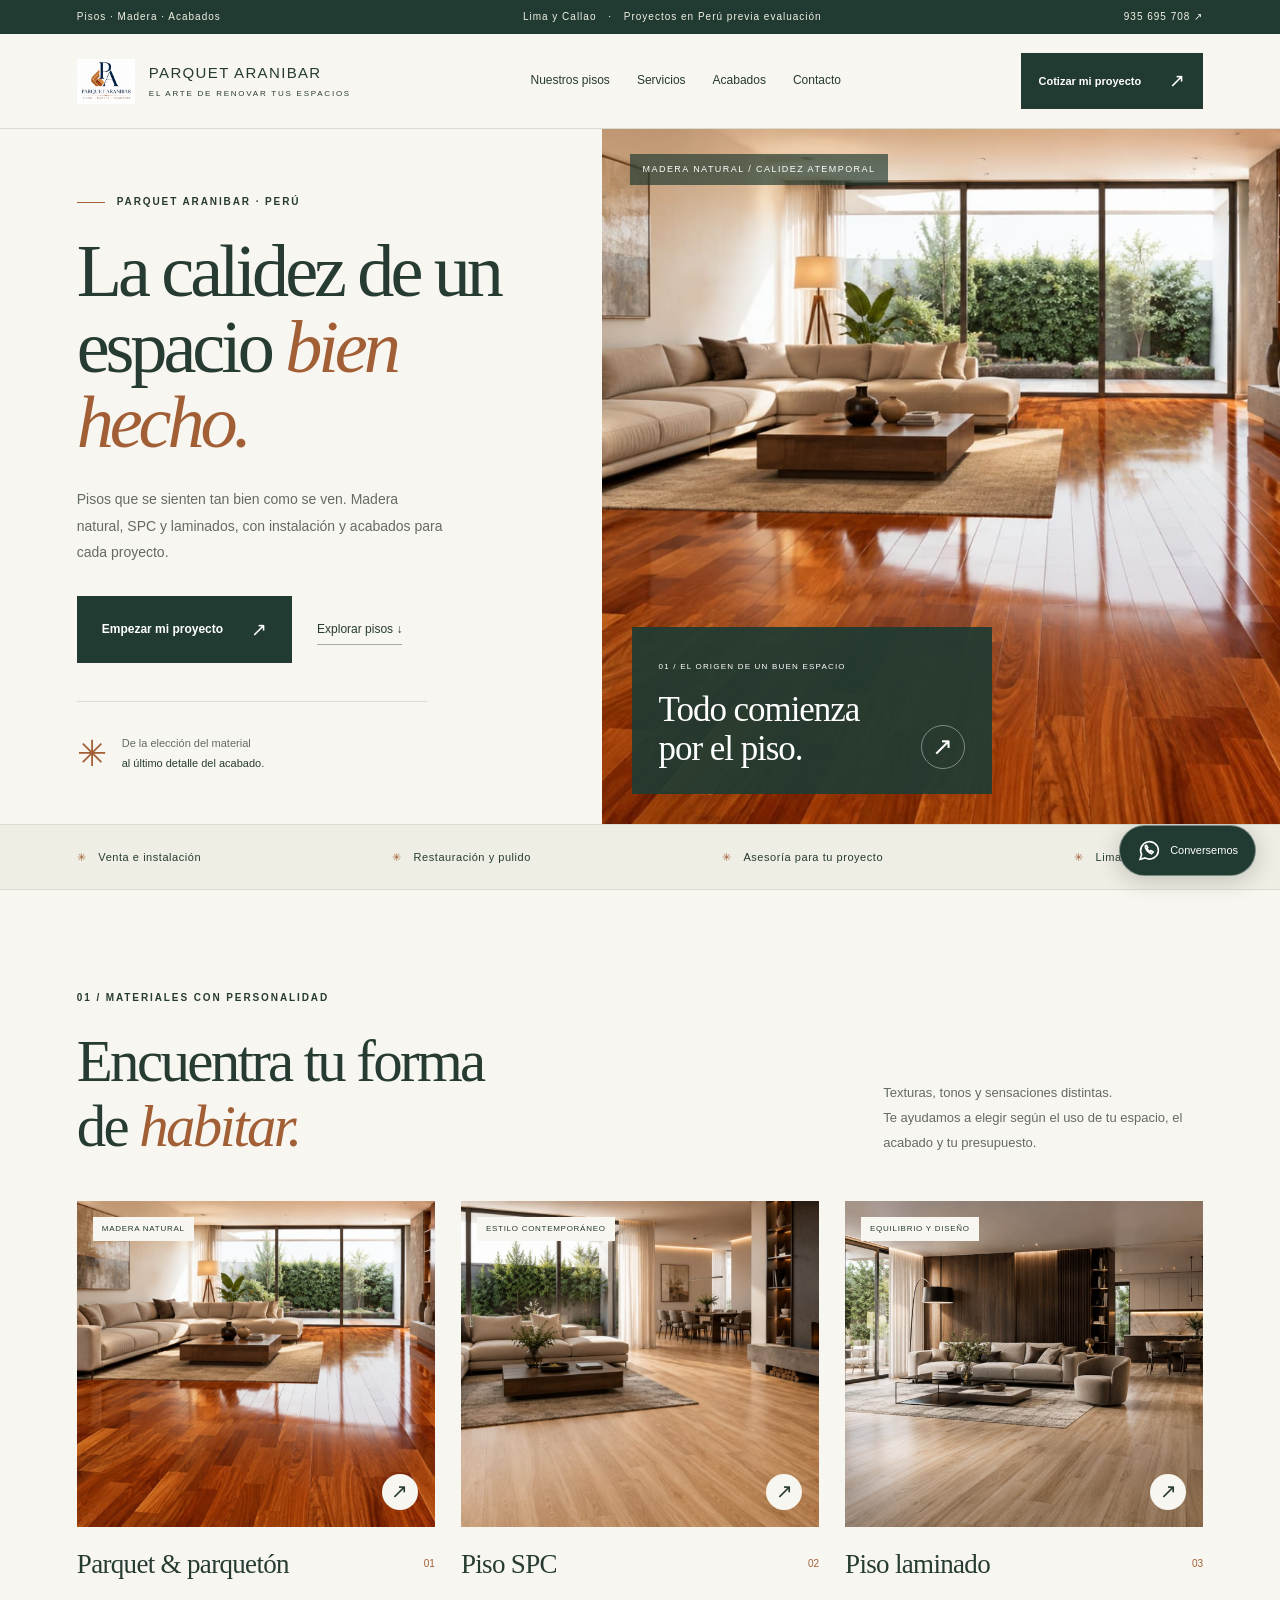
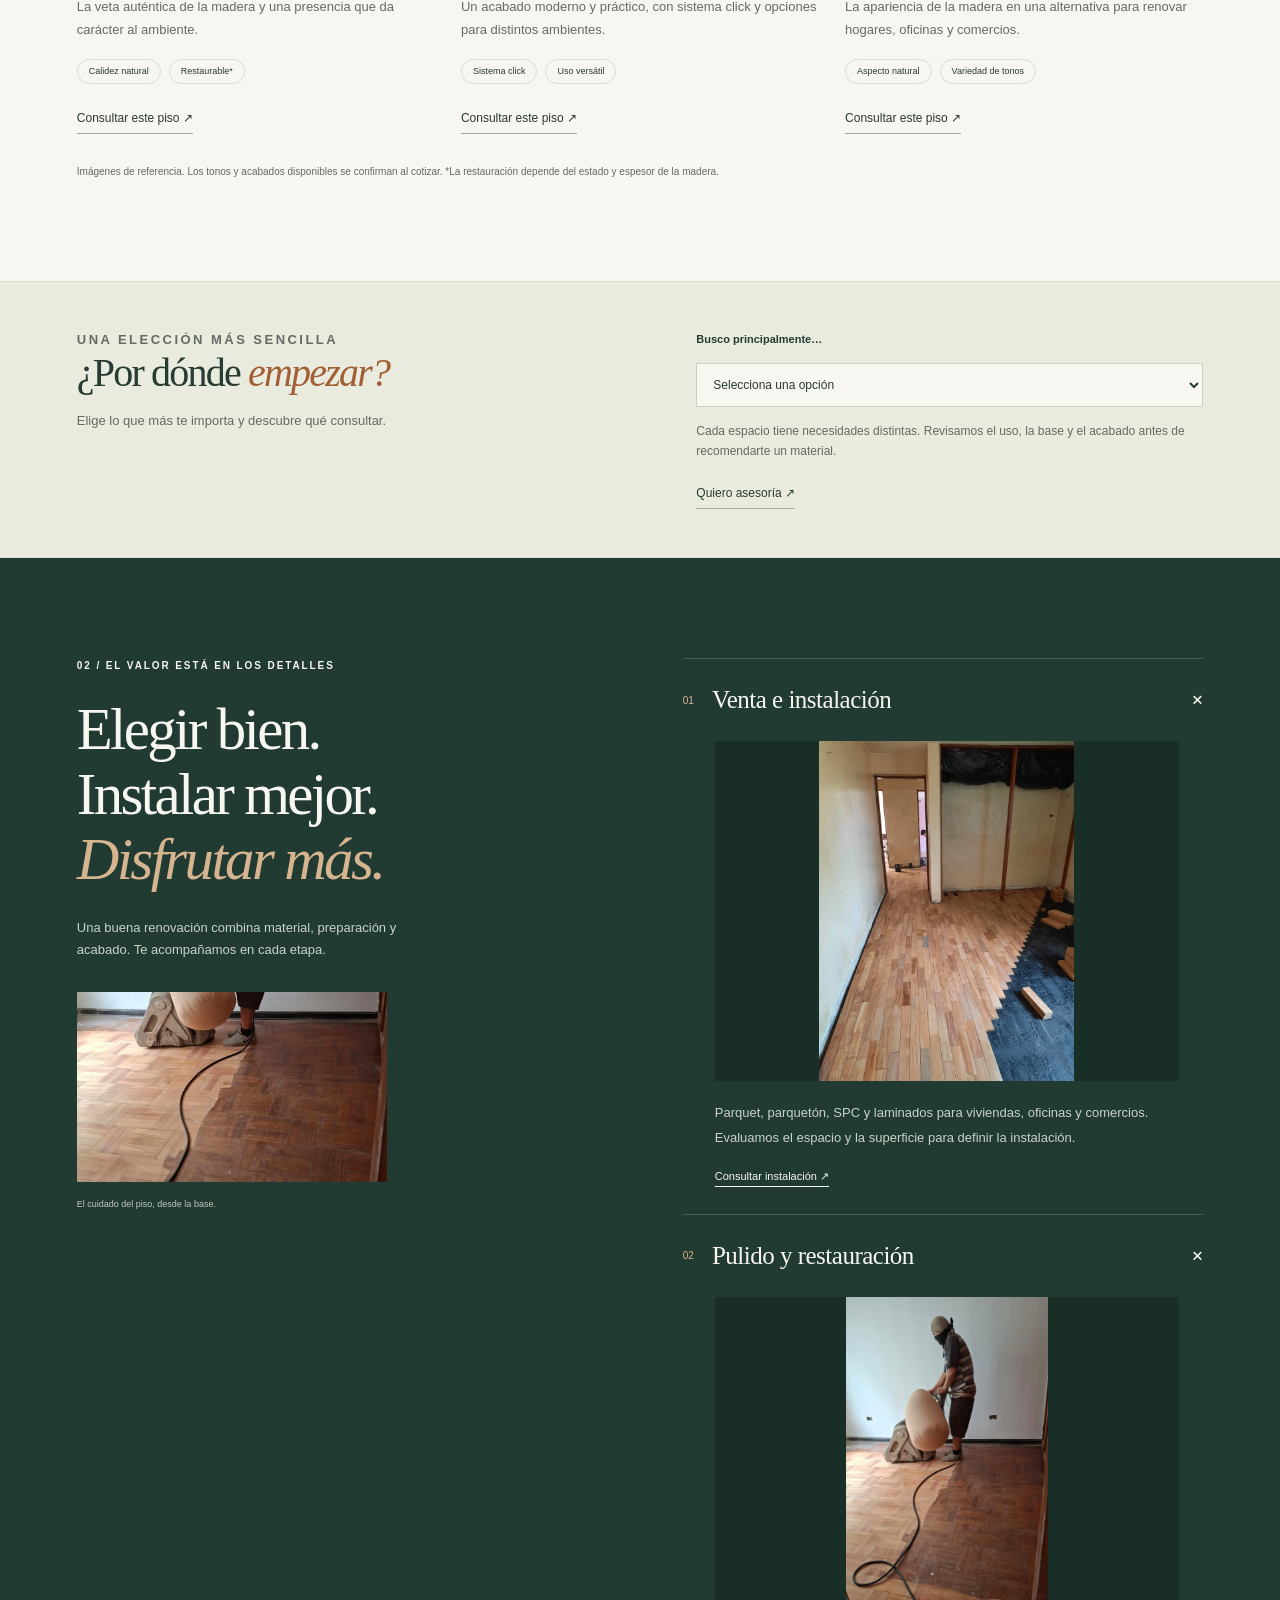
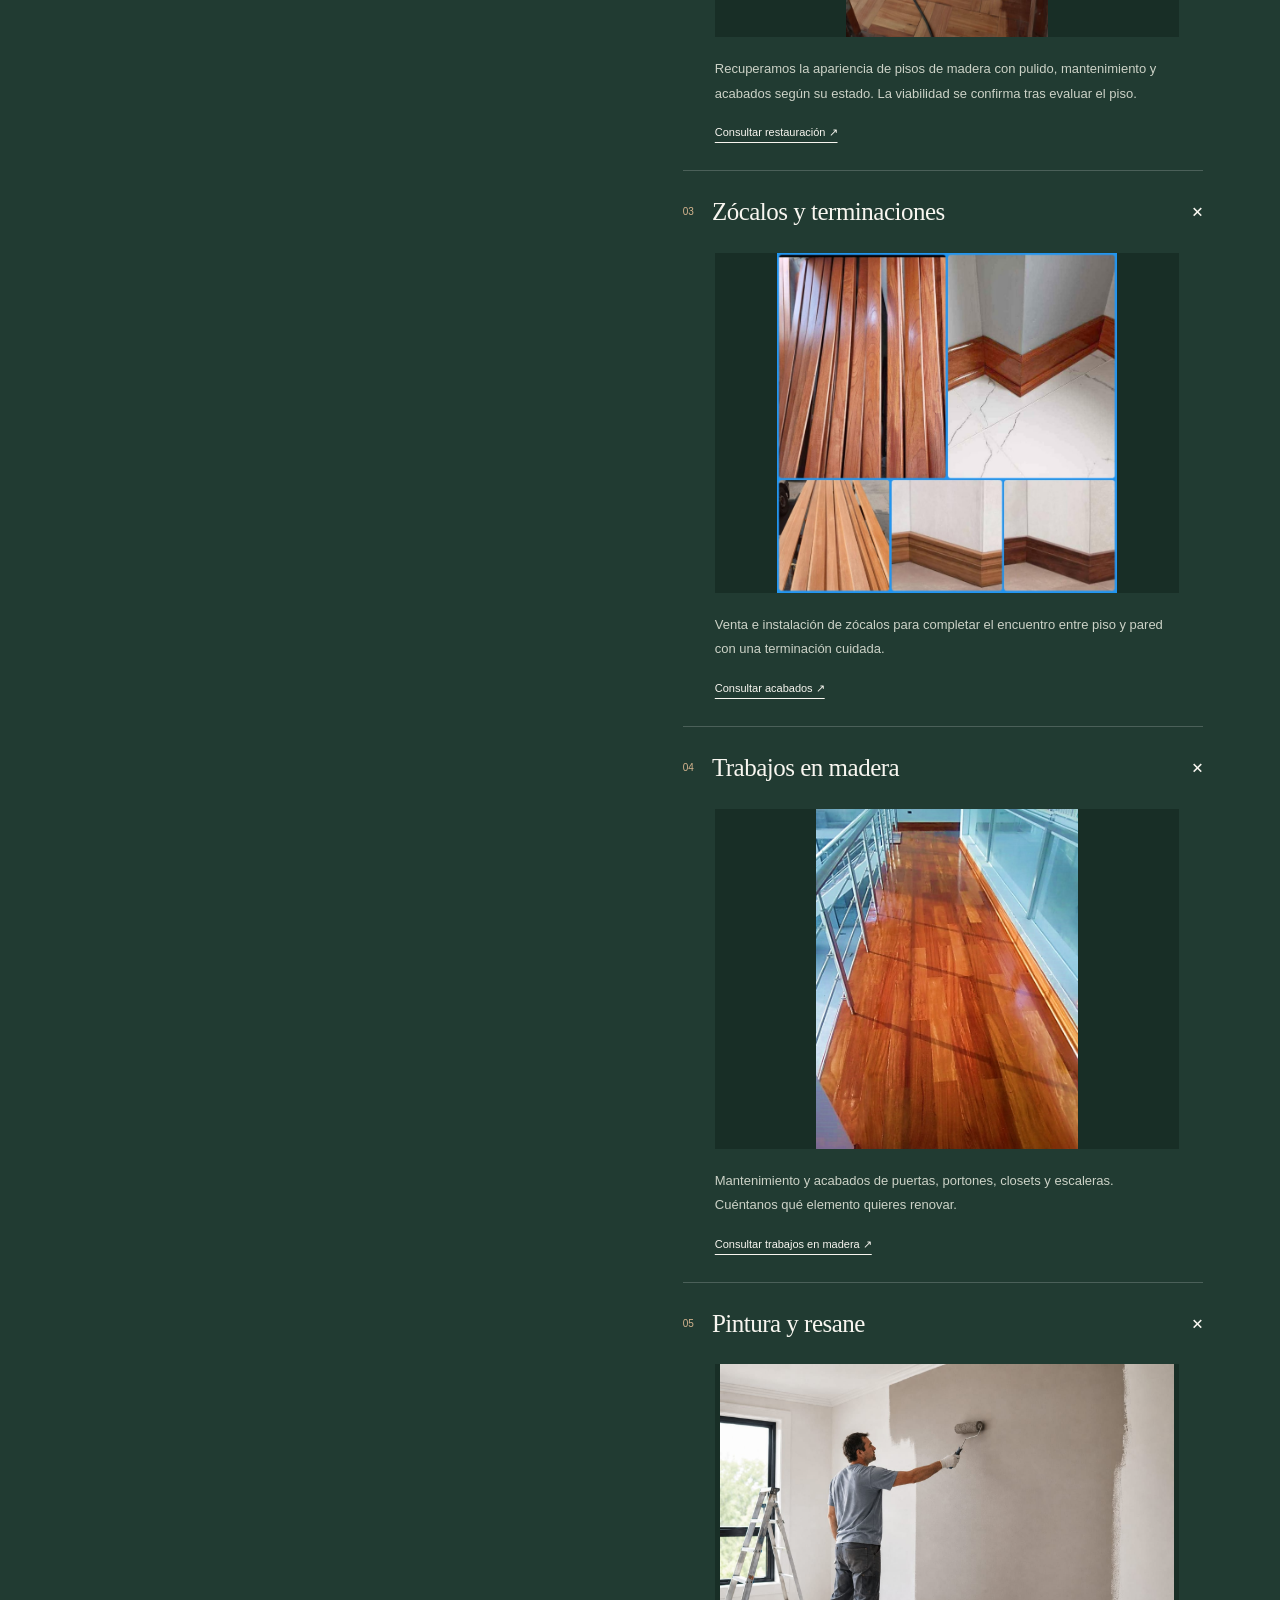
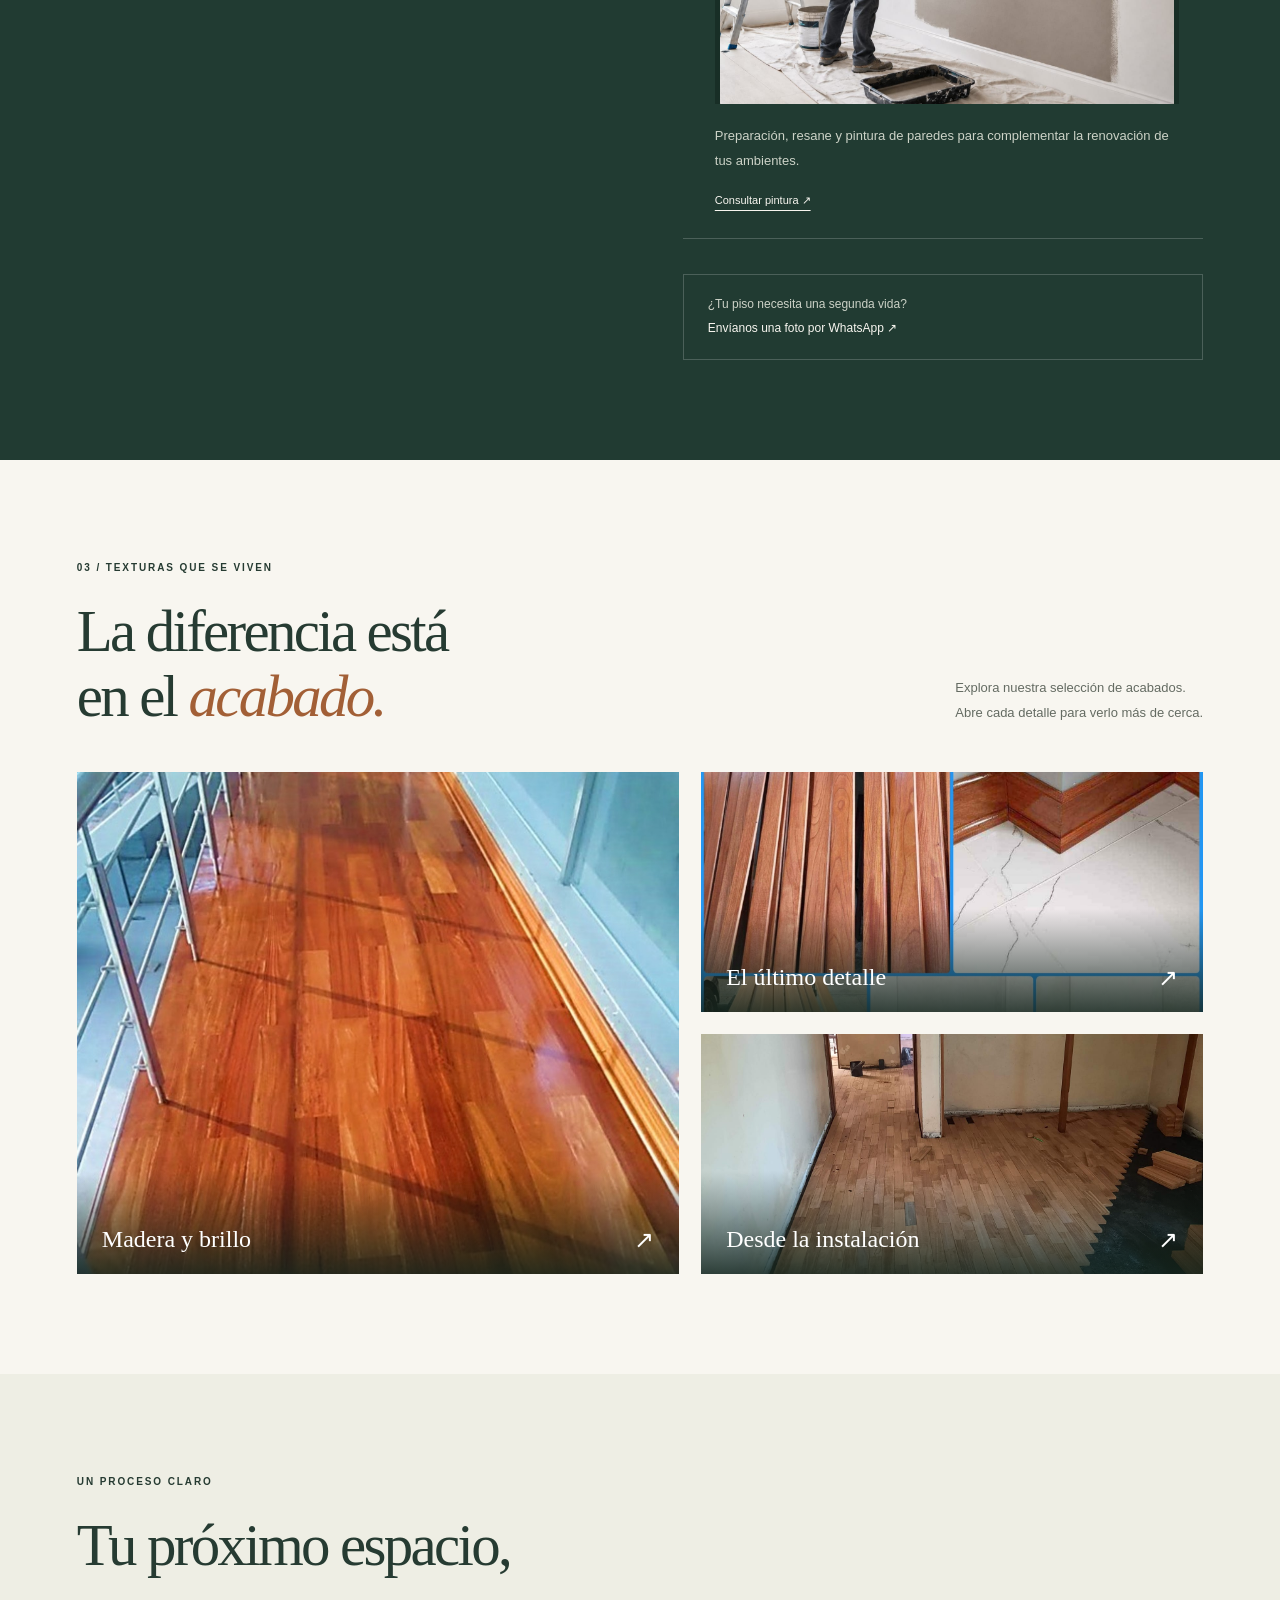
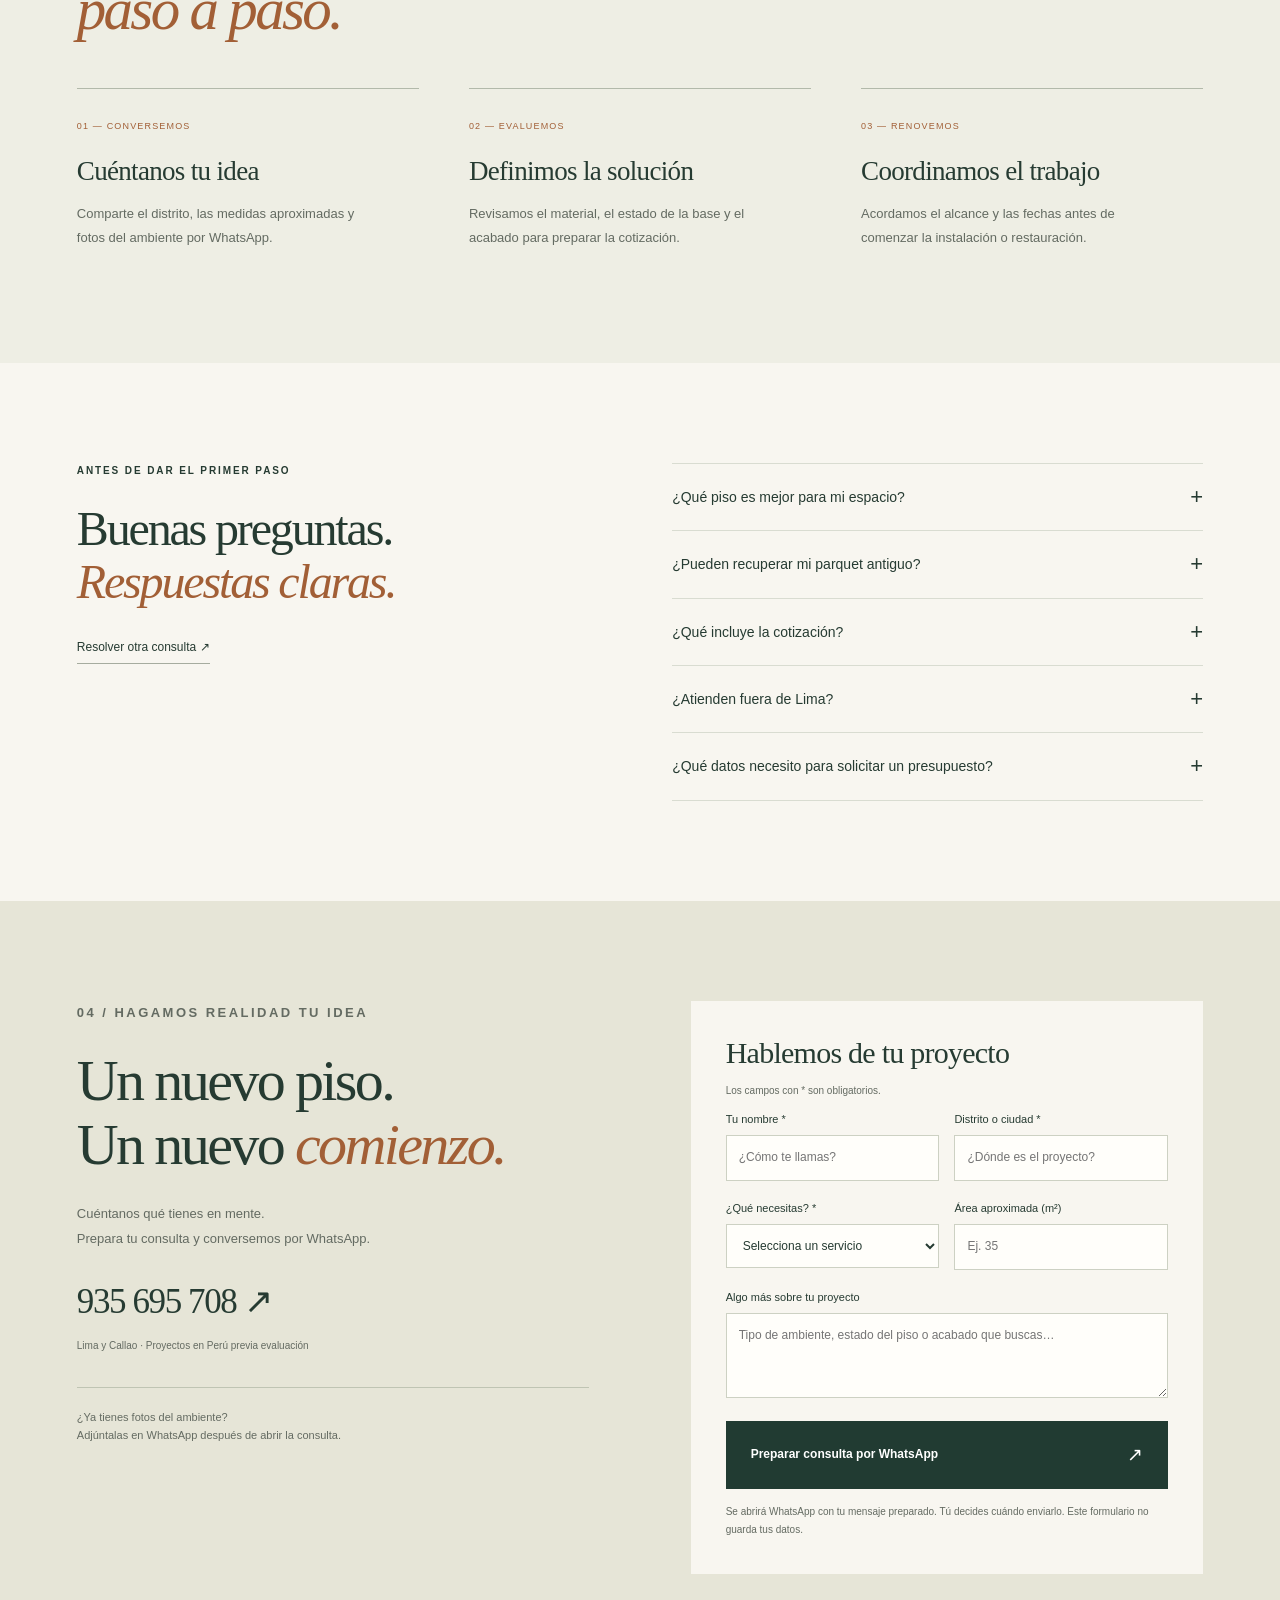
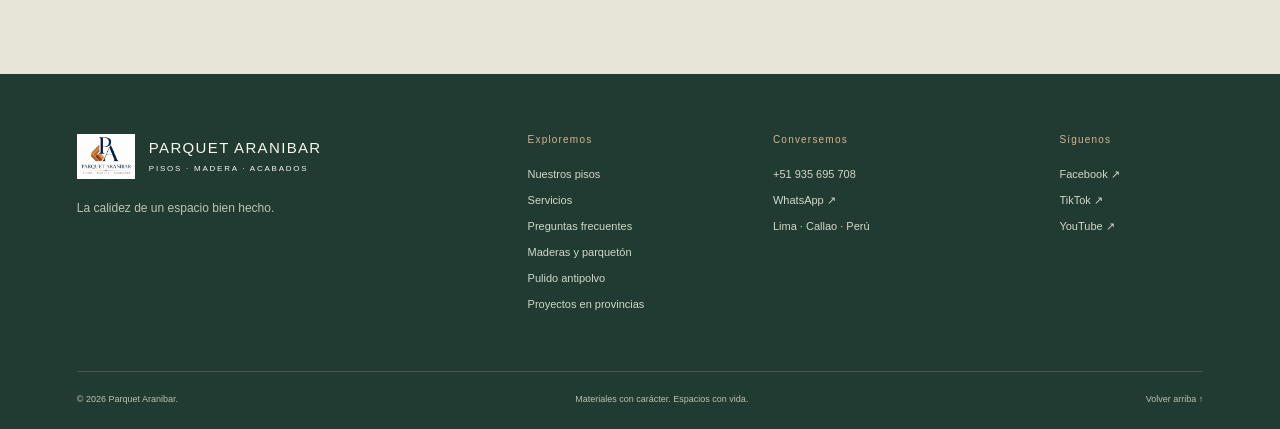
==== commit 524fea08: "Mostrar una imagen en cada servicio y mantenerlos visibles" ====
--- a/index.html
+++ b/index.html
@@ -6,7 +6,7 @@
 <meta name="description" content="Dale carácter a tu espacio con Parquet Aranibar. Venta, instalación y restauración de parquet, parquetón, SPC y laminados en Lima y Callao. Cotiza por WhatsApp.">
 <meta name="theme-color" content="#213b32"><meta name="robots" content="index,follow,max-image-preview:large">
 <meta property="og:title" content="Parquet Aranibar · Pisos con carácter"><meta property="og:description" content="Madera, diseño y un nuevo comienzo para tus espacios. Pisos e instalación en Lima y Callao."><meta property="og:type" content="website"><meta property="og:image" content="https://parquetaranibar.live/img/parquet-sala.jpg.jpeg">
-<link rel="icon" href="img/logo-parquet-aranibar.jpg.jpeg"><link rel="preload" as="image" href="img/parquet-sala.jpg.jpeg"><link rel="stylesheet" href="redesign.css">
+<link rel="icon" href="img/logo-parquet-aranibar.jpg.jpeg"><link rel="preload" as="image" href="img/parquet-sala.jpg.jpeg"><link rel="stylesheet" href="redesign.css?v=servicios-20261031">
 <script type="application/ld+json">{"@context": "https://schema.org", "@type": "HomeAndConstructionBusiness", "name": "Parquet Aranibar", "telephone": "+51935695708", "url": "https://parquetaranibar.live", "areaServed": ["Lima", "Callao"], "description": "Venta, instalación y restauración de parquet, parquetón, pisos SPC y laminados.", "sameAs": ["https://www.tiktok.com/@parquetaranibar", "https://youtube.com/@parquetaranibar"]}</script>
 <link rel="canonical" href="https://parquetaranibar.live/">
 <link rel="alternate" hreflang="es-PE" href="https://parquetaranibar.live/">
@@ -39,11 +39,11 @@
 <article class="product"><a class="product-photo" href="#cotizacion" data-service="Piso laminado"><img src="img/laminado-sala.jpg.jpeg" width="1536" height="1152" alt="Ambiente de referencia con piso laminado de tono natural" loading="lazy"><span class="pill">EQUILIBRIO Y DISEÑO</span><span class="round" aria-hidden="true">↗</span></a><div class="product-title"><h3>Piso laminado</h3><span>03</span></div><p>La apariencia de la madera en una alternativa para renovar hogares, oficinas y comercios.</p><div class="traits"><span>Aspecto natural</span><span>Variedad de tonos</span></div><a class="underlink" href="#cotizacion" data-service="Piso laminado">Consultar este piso ↗</a></article></div><p class="caption">Imágenes de referencia. Los tonos y acabados disponibles se confirman al cotizar. *La restauración depende del estado y espesor de la madera.</p></section>
 <section class="guide"><div class="wrap guide-inner"><div><p class="eyebrow">UNA ELECCIÓN MÁS SENCILLA</p><h2>¿Por dónde <em>empezar?</em></h2><p>Elige lo que más te importa y descubre qué consultar.</p></div><div class="guide-tool"><label for="priority">Busco principalmente…</label><select id="priority"><option value="">Selecciona una opción</option><option value="wood">La calidez de la madera natural</option><option value="practical">Una solución práctica con sistema click</option><option value="renew">Renovar un piso de madera existente</option><option value="help">Orientación para elegir</option></select><p id="advice" aria-live="polite">Cada espacio tiene necesidades distintas. Revisamos el uso, la base y el acabado antes de recomendarte un material.</p><a href="#cotizacion" class="underlink" id="guide-link">Quiero asesoría ↗</a></div></div></section>
 <section class="section dark" id="servicios"><div class="wrap service-layout"><div class="service-intro"><p class="eyebrow">02 / EL VALOR ESTÁ EN LOS DETALLES</p><h2>Elegir bien.<br>Instalar mejor.<br><em>Disfrutar más.</em></h2><p>Una buena renovación combina material, preparación y acabado. Te acompañamos en cada etapa.</p><img src="img/servicio-pulido.jpg.jpg" width="952" height="1599" alt="Trabajo de pulido de un piso de madera" loading="lazy"><small>El cuidado del piso, desde la base.</small></div><div class="service-list">
-<details open><summary><span>01</span> Venta e instalación <b aria-hidden="true">+</b></summary><div class="detail"><p>Parquet, parquetón, SPC y laminados para viviendas, oficinas y comercios. Evaluamos el espacio y la superficie para definir la instalación.</p><a href="#cotizacion" data-service="Venta e instalación">Consultar instalación ↗</a></div></details>
-<details><summary><span>02</span> Pulido y restauración <b aria-hidden="true">+</b></summary><div class="detail"><p>Recuperamos la apariencia de pisos de madera con pulido, mantenimiento y acabados según su estado. La viabilidad se confirma tras evaluar el piso.</p><a href="#cotizacion" data-service="Pulido y restauración">Consultar restauración ↗</a></div></details>
-<details><summary><span>03</span> Zócalos y terminaciones <b aria-hidden="true">+</b></summary><div class="detail"><p>Venta e instalación de zócalos para completar el encuentro entre piso y pared con una terminación cuidada.</p><a href="#cotizacion" data-service="Zócalos y terminaciones">Consultar acabados ↗</a></div></details>
-<details><summary><span>04</span> Trabajos en madera <b aria-hidden="true">+</b></summary><div class="detail"><p>Mantenimiento y acabados de puertas, portones, closets y escaleras. Cuéntanos qué elemento quieres renovar.</p><a href="#cotizacion" data-service="Trabajos en madera">Consultar trabajos en madera ↗</a></div></details>
-<details><summary><span>05</span> Pintura y resane <b aria-hidden="true">+</b></summary><div class="detail"><p>Preparación, resane y pintura de paredes para complementar la renovación de tus ambientes.</p><a href="#cotizacion" data-service="Pintura y resane">Consultar pintura ↗</a></div></details>
+<details open><summary><span>01</span> Venta e instalación <b aria-hidden="true">+</b></summary><div class="detail"><img class="service-photo" src="img/servicio-instalacion.jpg.jpg" width="1536" height="2048" alt="Colocación de un piso de madera" loading="lazy" decoding="async"><p>Parquet, parquetón, SPC y laminados para viviendas, oficinas y comercios. Evaluamos el espacio y la superficie para definir la instalación.</p><a href="#cotizacion" data-service="Venta e instalación">Consultar instalación ↗</a></div></details>
+<details open><summary><span>02</span> Pulido y restauración <b aria-hidden="true">+</b></summary><div class="detail"><img class="service-photo" src="img/servicio-pulido.jpg.jpg" width="952" height="1599" alt="Pulido profesional de un piso de madera" loading="lazy" decoding="async"><p>Recuperamos la apariencia de pisos de madera con pulido, mantenimiento y acabados según su estado. La viabilidad se confirma tras evaluar el piso.</p><a href="#cotizacion" data-service="Pulido y restauración">Consultar restauración ↗</a></div></details>
+<details open><summary><span>03</span> Zócalos y terminaciones <b aria-hidden="true">+</b></summary><div class="detail"><img class="service-photo" src="img/servicio-zocalos.jpg.jpg" width="1599" height="1599" alt="Detalles de zócalos y terminaciones en madera" loading="lazy" decoding="async"><p>Venta e instalación de zócalos para completar el encuentro entre piso y pared con una terminación cuidada.</p><a href="#cotizacion" data-service="Zócalos y terminaciones">Consultar acabados ↗</a></div></details>
+<details open><summary><span>04</span> Trabajos en madera <b aria-hidden="true">+</b></summary><div class="detail"><img class="service-photo" src="img/servicio-madera.jpg.jpg" width="596" height="773" alt="Acabado de madera en un pasillo" loading="lazy" decoding="async"><p>Mantenimiento y acabados de puertas, portones, closets y escaleras. Cuéntanos qué elemento quieres renovar.</p><a href="#cotizacion" data-service="Trabajos en madera">Consultar trabajos en madera ↗</a></div></details>
+<details open><summary><span>05</span> Pintura y resane <b aria-hidden="true">+</b></summary><div class="detail"><img class="service-photo" src="img/servicio-pintura.jpg.jpeg" width="1448" height="1086" alt="Trabajo de pintura y resane de paredes" loading="lazy" decoding="async"><p>Preparación, resane y pintura de paredes para complementar la renovación de tus ambientes.</p><a href="#cotizacion" data-service="Pintura y resane">Consultar pintura ↗</a></div></details>
 <div class="service-contact"><span>¿Tu piso necesita una segunda vida?</span><a href="https://wa.me/51935695708?text=Hola%2C%20quiero%20consultar%20sobre%20la%20restauraci%C3%B3n%20de%20mi%20piso." target="_blank" rel="noopener noreferrer">Envíanos una foto por WhatsApp ↗</a></div></div></div></section>
 <section class="section wrap" id="acabados"><div class="section-head"><div><p class="eyebrow">03 / TEXTURAS QUE SE VIVEN</p><h2>La diferencia está<br>en el <em>acabado.</em></h2></div><p>Explora nuestra selección de acabados.<br>Abre cada detalle para verlo más de cerca.</p></div><div class="gallery"><button class="gallery-item large" data-image="img/piso-pasillo.jpg" data-caption="Madera y brillo"><img src="img/piso-pasillo.jpg" alt="Detalle de un piso de madera brillante en un pasillo" loading="lazy" width="1184" height="1536"><span>Madera y brillo <b>↗</b></span></button><button class="gallery-item" data-image="img/servicio-zocalos.jpg.jpg" data-caption="Zócalos y terminaciones"><img src="img/servicio-zocalos.jpg.jpg" alt="Detalles de zócalos de madera" loading="lazy" width="1599" height="1599"><span>El último detalle <b>↗</b></span></button><button class="gallery-item" data-image="img/servicio-instalacion.jpg.jpg" data-caption="Instalación de madera"><img src="img/servicio-instalacion.jpg.jpg" alt="Trabajo de colocación de piso de madera" loading="lazy" width="1536" height="2048"><span>Desde la instalación <b>↗</b></span></button></div></section>
 <section class="process section"><div class="wrap"><p class="eyebrow">UN PROCESO CLARO</p><h2>Tu próximo espacio,<br><em>paso a paso.</em></h2><div class="steps"><article><span>01 — CONVERSEMOS</span><h3>Cuéntanos tu idea</h3><p>Comparte el distrito, las medidas aproximadas y fotos del ambiente por WhatsApp.</p></article><article><span>02 — EVALUEMOS</span><h3>Definimos la solución</h3><p>Revisamos el material, el estado de la base y el acabado para preparar la cotización.</p></article><article><span>03 — RENOVEMOS</span><h3>Coordinamos el trabajo</h3><p>Acordamos el alcance y las fechas antes de comenzar la instalación o restauración.</p></article></div></div></section>
--- a/redesign.css
+++ b/redesign.css
@@ -6,3 +6,6 @@
 @media(prefers-reduced-motion:reduce){html{scroll-behavior:auto}*,*::before,*::after{transition:none!important;animation:none!important}}
 
 .brand-logo{display:block;width:58px;flex-shrink:0}.brand-logo img{width:58px;height:45px;object-fit:contain;background:#fff}.reading{max-width:900px;padding-block:70px}.reading h1{font-size:clamp(38px,6vw,65px);margin:25px 0 35px}.reading h2{font-size:32px;margin:38px 0 18px}.reading p{max-width:760px;color:var(--muted);line-height:1.95}.reading .breadcrumb{font-size:11px;color:var(--gold)}.reading .page-actions{display:flex;gap:15px;flex-wrap:wrap;margin-top:35px}.reading .page-actions .button{color:#fff}.reading .page-actions .underlink{align-self:center}.sub-navigation{height:90px}.sub-navigation .back-home{font-size:12px}.reading .page-image{width:100%;height:clamp(200px,35vw,380px);margin-bottom:35px}.reading .page-image img{width:100%;height:100%;object-fit:cover}@media(max-width:600px){.brand-logo{width:48px}.brand-logo img{width:48px;height:40px}.sub-navigation{gap:12px}.sub-navigation .brand{font-size:11px}.sub-navigation .brand small{font-size:6px}.sub-navigation .back-home{font-size:10px}.reading{padding-block:45px}}
+
+/* Imágenes de cada servicio, también visibles al entrar desde móvil. */
+.service-list .service-photo{display:block;width:100%;height:auto;aspect-ratio:4/3;max-height:340px;object-fit:contain;background:#182e26;margin:0 0 20px}.service-list .detail{padding-left:32px}@media(max-width:600px){.service-list .detail{padding-left:0;padding-right:0}.service-list .service-photo{max-height:320px;margin-bottom:18px}}
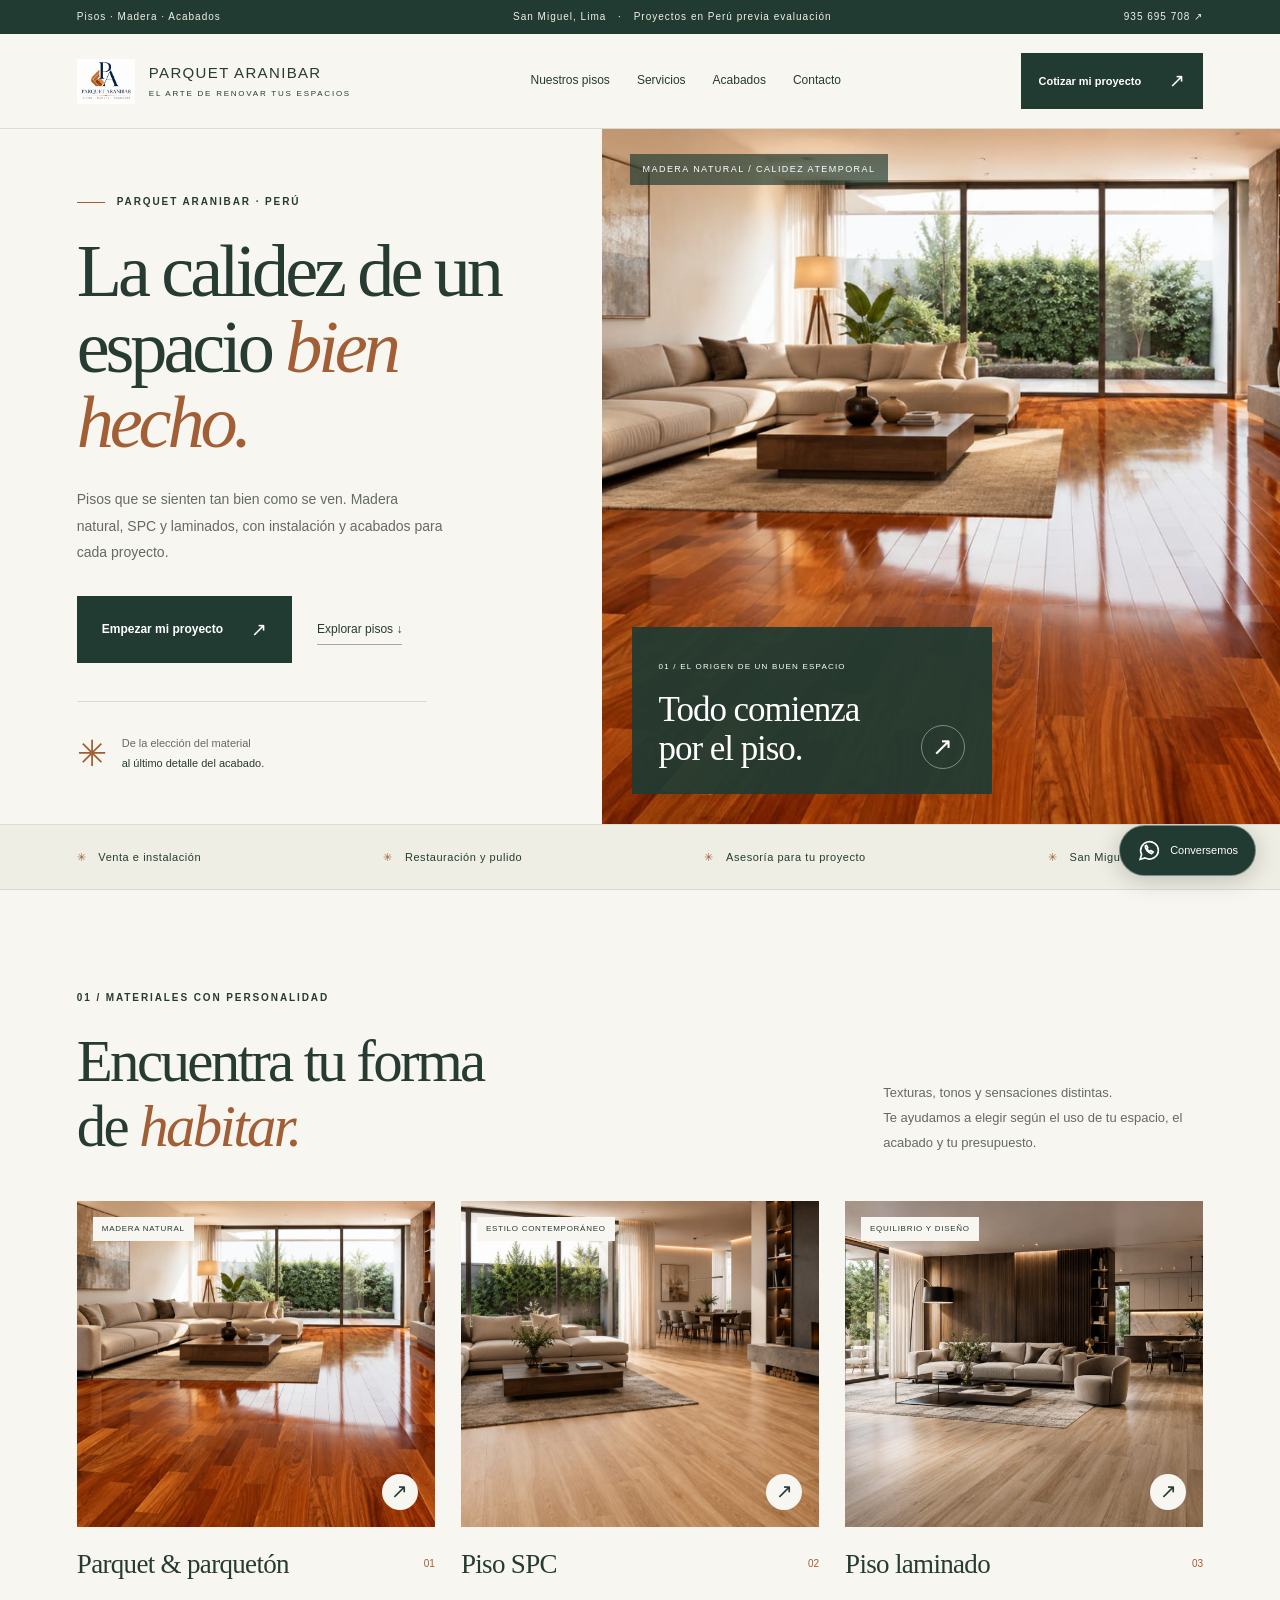
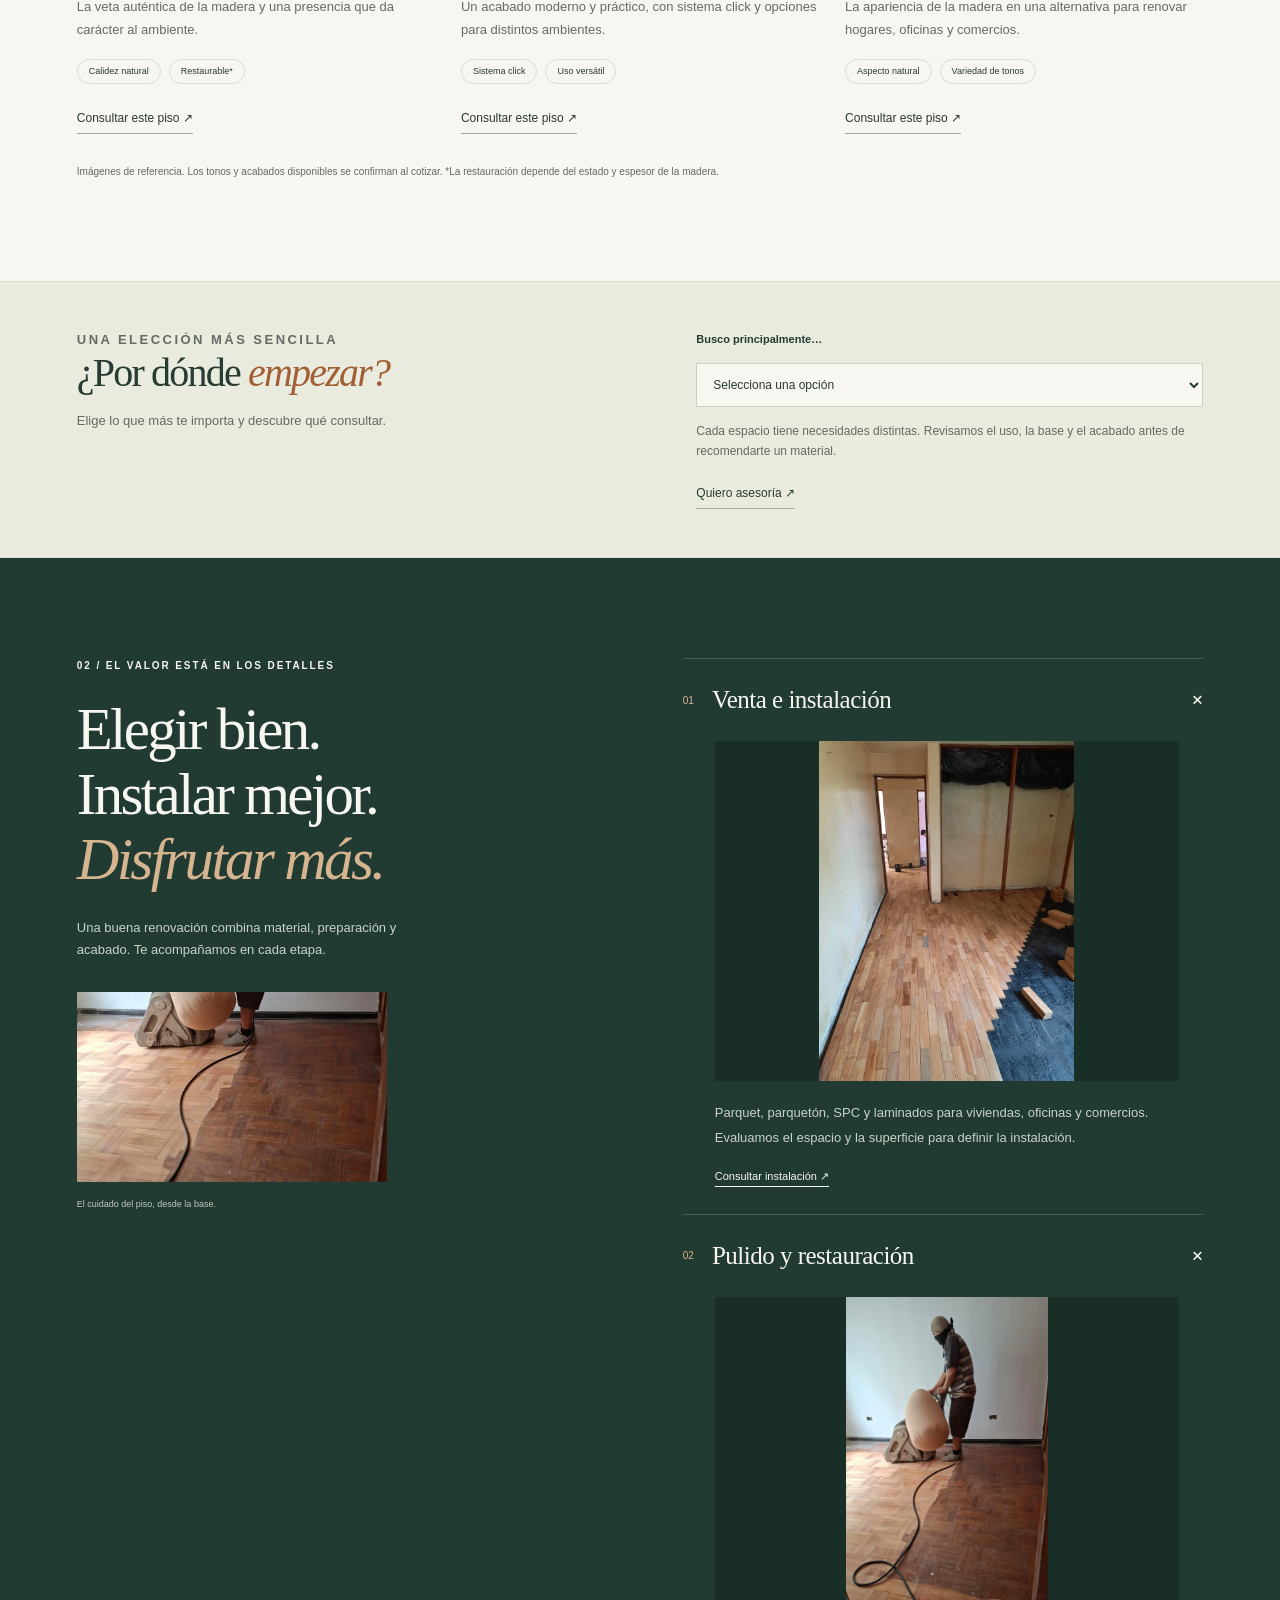
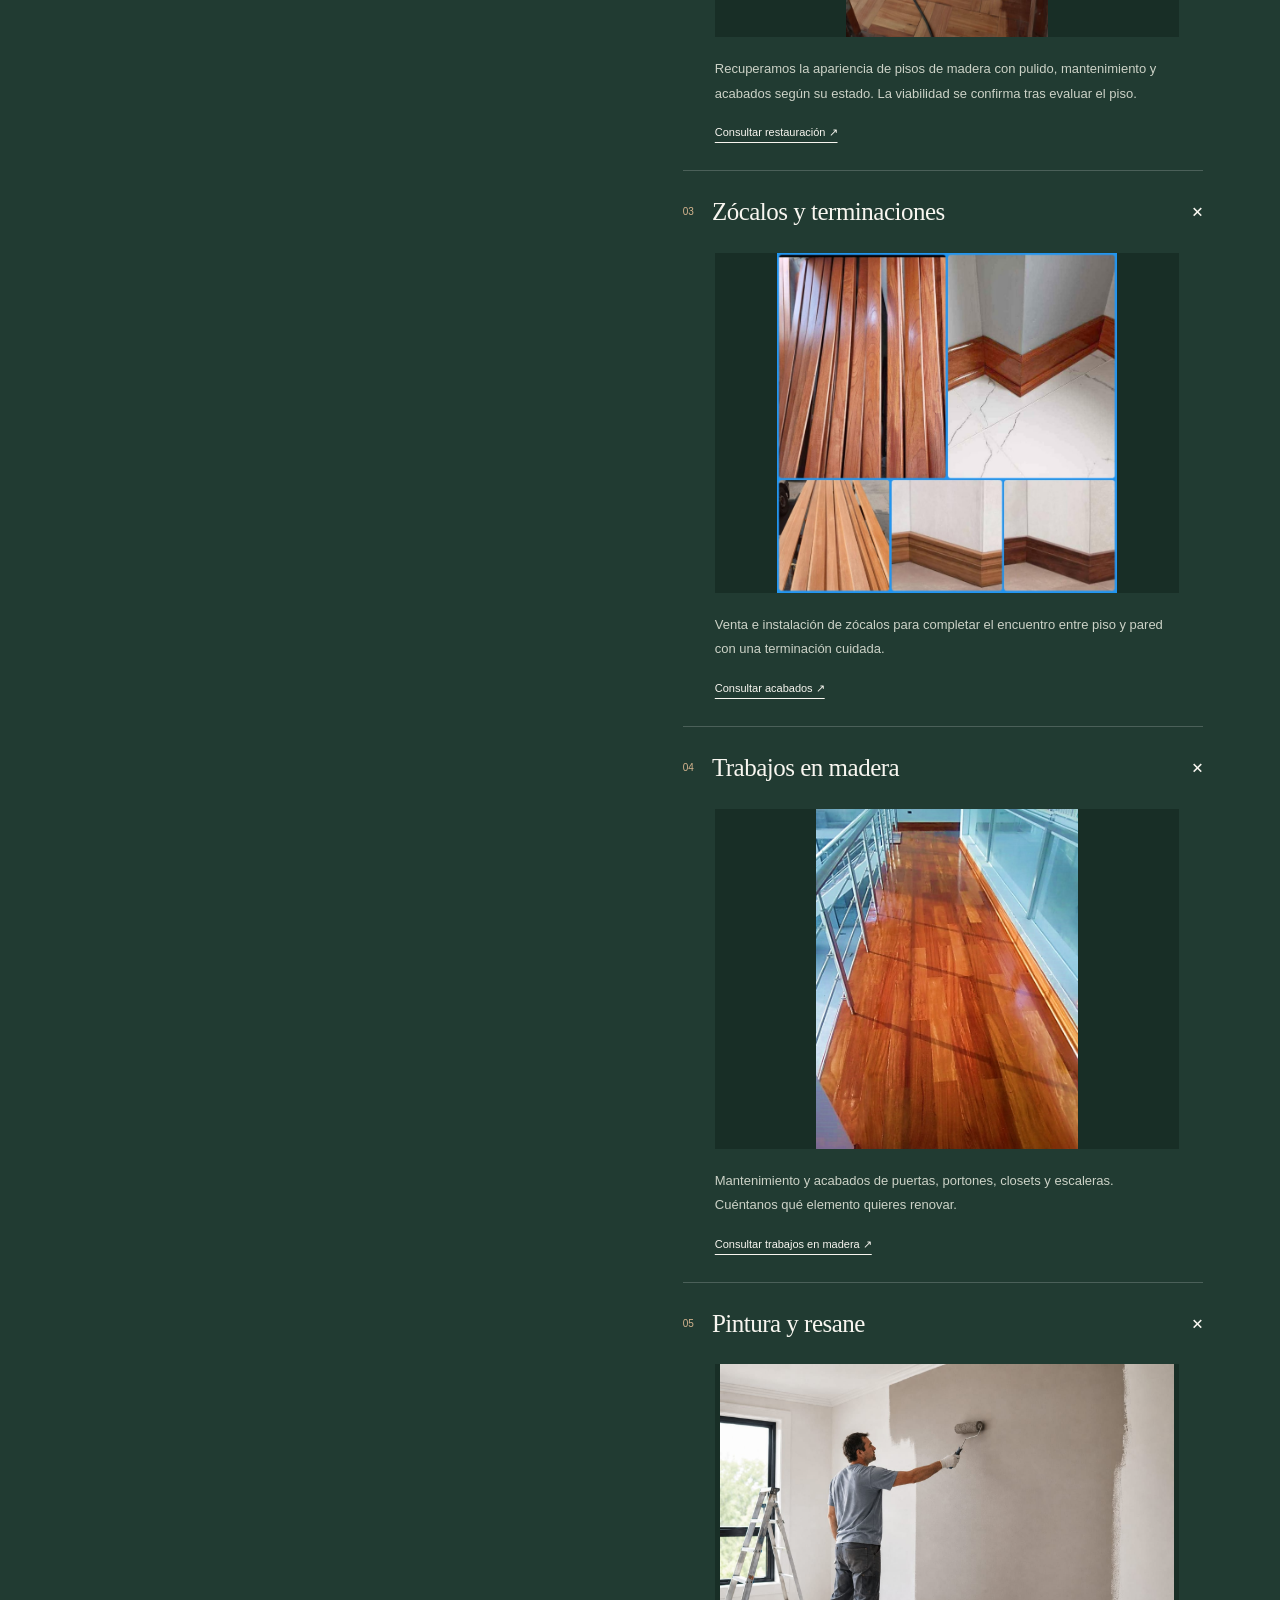
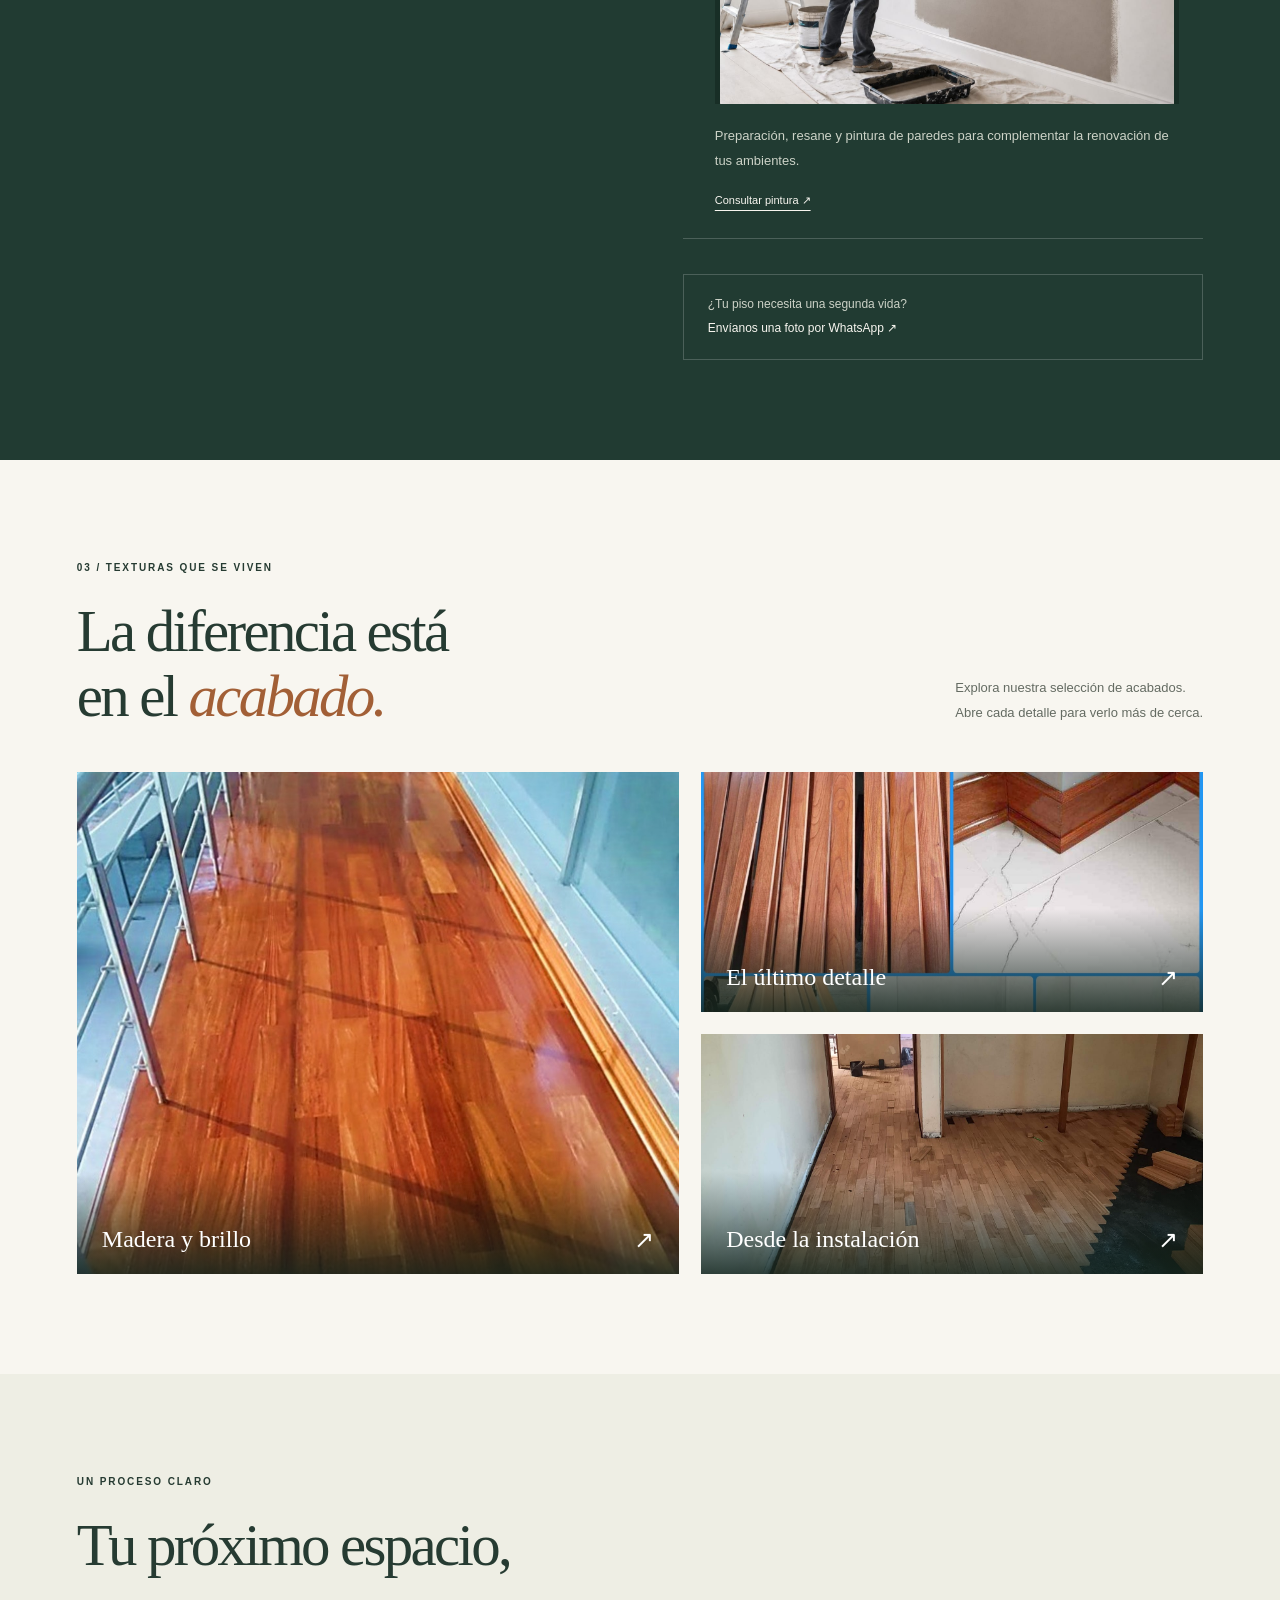
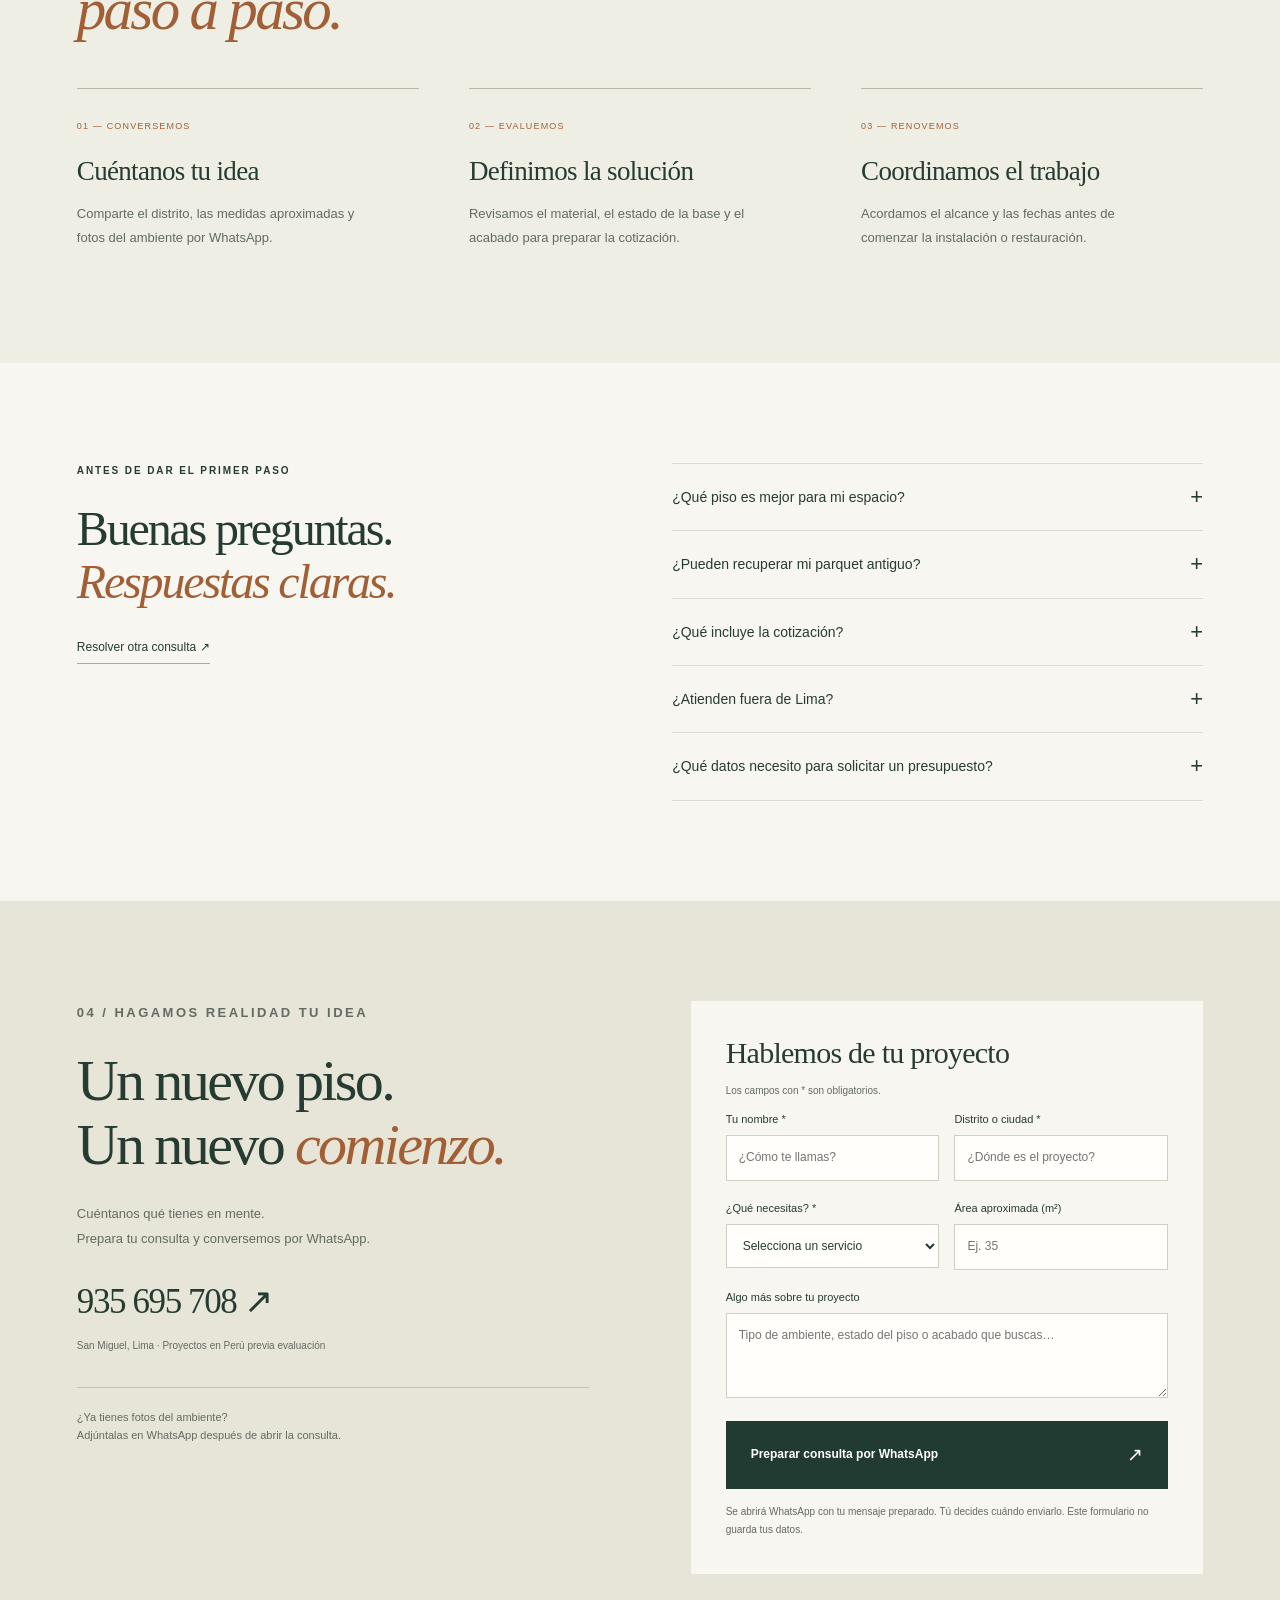
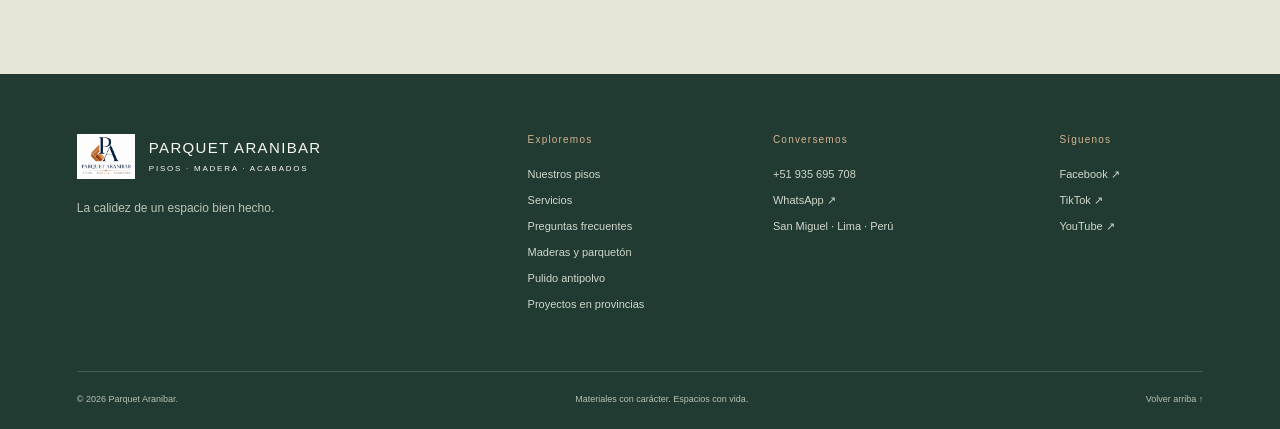
==== commit f68454de: "Corregir ubicación a San Miguel, Lima" ====
--- a/index.html
+++ b/index.html
@@ -3,11 +3,11 @@
 <head>
 <meta charset="utf-8"><meta name="viewport" content="width=device-width,initial-scale=1">
 <title>Parquet Aranibar · Pisos de madera, SPC y laminados en Lima</title>
-<meta name="description" content="Dale carácter a tu espacio con Parquet Aranibar. Venta, instalación y restauración de parquet, parquetón, SPC y laminados en Lima y Callao. Cotiza por WhatsApp.">
+<meta name="description" content="Dale carácter a tu espacio con Parquet Aranibar. Venta, instalación y restauración de parquet, parquetón, SPC y laminados en San Miguel, Lima. Cotiza por WhatsApp.">
 <meta name="theme-color" content="#213b32"><meta name="robots" content="index,follow,max-image-preview:large">
-<meta property="og:title" content="Parquet Aranibar · Pisos con carácter"><meta property="og:description" content="Madera, diseño y un nuevo comienzo para tus espacios. Pisos e instalación en Lima y Callao."><meta property="og:type" content="website"><meta property="og:image" content="https://parquetaranibar.live/img/parquet-sala.jpg.jpeg">
+<meta property="og:title" content="Parquet Aranibar · Pisos con carácter"><meta property="og:description" content="Madera, diseño y un nuevo comienzo para tus espacios. Pisos e instalación en San Miguel, Lima."><meta property="og:type" content="website"><meta property="og:image" content="https://parquetaranibar.live/img/parquet-sala.jpg.jpeg">
 <link rel="icon" href="img/logo-parquet-aranibar.jpg.jpeg"><link rel="preload" as="image" href="img/parquet-sala.jpg.jpeg"><link rel="stylesheet" href="redesign.css?v=servicios-20261031">
-<script type="application/ld+json">{"@context": "https://schema.org", "@type": "HomeAndConstructionBusiness", "name": "Parquet Aranibar", "telephone": "+51935695708", "url": "https://parquetaranibar.live", "areaServed": ["Lima", "Callao"], "description": "Venta, instalación y restauración de parquet, parquetón, pisos SPC y laminados.", "sameAs": ["https://www.tiktok.com/@parquetaranibar", "https://youtube.com/@parquetaranibar"]}</script>
+<script type="application/ld+json">{"@context": "https://schema.org", "@type": "HomeAndConstructionBusiness", "name": "Parquet Aranibar", "telephone": "+51935695708", "url": "https://parquetaranibar.live", "areaServed": ["San Miguel", "Lima"], "description": "Venta, instalación y restauración de parquet, parquetón, pisos SPC y laminados.", "sameAs": ["https://www.tiktok.com/@parquetaranibar", "https://youtube.com/@parquetaranibar"]}</script>
 <link rel="canonical" href="https://parquetaranibar.live/">
 <link rel="alternate" hreflang="es-PE" href="https://parquetaranibar.live/">
 <link rel="manifest" href="site.webmanifest">
@@ -15,7 +15,7 @@
 <meta property="og:locale" content="es_PE">
 <meta name="twitter:card" content="summary_large_image">
 <meta name="twitter:title" content="Parquet Aranibar · Pisos de madera, SPC y laminados en Lima">
-<meta name="twitter:description" content="Venta, instalación y restauración de pisos en Lima, Callao y proyectos en Perú previa evaluación.">
+<meta name="twitter:description" content="Venta, instalación y restauración de pisos en San Miguel, Lima y proyectos en Perú previa evaluación.">
 <meta name="twitter:image" content="https://parquetaranibar.live/img/parquet-sala.jpg.jpeg">
 <script id="parquetOfficialDomainRedirect">
 (function(){
@@ -28,11 +28,11 @@
 </head>
 <body>
 <a class="skip" href="#contenido">Saltar al contenido</a>
-<div class="topbar"><div class="wrap"><span>Pisos · Madera · Acabados</span><span>Lima y Callao <span class="dot">·</span> Proyectos en Perú previa evaluación</span><a href="tel:+51935695708">935 695 708 ↗</a></div></div>
+<div class="topbar"><div class="wrap"><span>Pisos · Madera · Acabados</span><span>San Miguel, Lima <span class="dot">·</span> Proyectos en Perú previa evaluación</span><a href="tel:+51935695708">935 695 708 ↗</a></div></div>
 <header><div class="wrap navigation"><a class="brand" href="#inicio" aria-label="Parquet Aranibar, inicio"><span class="brand-logo"><img src="img/logo-parquet-aranibar.jpg.jpeg" width="64" height="49" alt=""></span><span>PARQUET ARANIBAR<small>EL ARTE DE RENOVAR TUS ESPACIOS</small></span></a><button class="menu" aria-controls="nav" aria-expanded="false" aria-label="Abrir menú">☰</button><nav id="nav" aria-label="Principal"><a href="#pisos">Nuestros pisos</a><a href="#servicios">Servicios</a><a href="#acabados">Acabados</a><a href="#contacto">Contacto</a></nav><a class="button small navquote" href="#cotizacion">Cotizar mi proyecto <span>↗</span></a></div></header>
 <main id="contenido">
 <section class="hero" id="inicio"><div class="hero-copy"><p class="eyebrow"><span class="line"></span> PARQUET ARANIBAR · PERÚ</p><h1>La calidez de un<br>espacio <em>bien<br>hecho.</em></h1><p class="intro">Pisos que se sienten tan bien como se ven. Madera natural, SPC y laminados, con instalación y acabados para cada proyecto.</p><div class="actions"><a class="button" href="#cotizacion">Empezar mi proyecto <span>↗</span></a><a class="underlink" href="#pisos">Explorar pisos <span>↓</span></a></div><div class="hero-foot"><span class="seal" aria-hidden="true">✳</span><p>De la elección del material<br><strong>al último detalle del acabado.</strong></p></div></div><div class="hero-image"><img src="img/parquet-sala.jpg.jpeg" alt="Ambiente de referencia con parquet de madera en tonos cálidos" width="1600" height="900" fetchpriority="high"><span class="image-label">MADERA NATURAL / CALIDEZ ATEMPORAL</span><div class="photo-note"><span>01 / EL ORIGEN DE UN BUEN ESPACIO</span><p>Todo comienza<br>por el piso.</p><a href="#pisos" aria-label="Descubrir la colección de pisos">↗</a></div></div></section>
-<div class="promise"><div class="wrap"><span>Venta e instalación</span><span>Restauración y pulido</span><span>Asesoría para tu proyecto</span><span>Lima · Callao · Perú</span></div></div>
+<div class="promise"><div class="wrap"><span>Venta e instalación</span><span>Restauración y pulido</span><span>Asesoría para tu proyecto</span><span>San Miguel · Lima · Perú</span></div></div>
 <section class="section wrap" id="pisos"><div class="section-head"><div><p class="eyebrow">01 / MATERIALES CON PERSONALIDAD</p><h2>Encuentra tu forma<br>de <em>habitar.</em></h2></div><p>Texturas, tonos y sensaciones distintas.<br>Te ayudamos a elegir según el uso de tu espacio, el acabado y tu presupuesto.</p></div><div class="products">
 <article class="product"><a class="product-photo" href="#cotizacion" data-service="Parquet / Parquetón"><img src="img/parquet-sala.jpg.jpeg" width="1600" height="900" alt="Referencia de parquet de madera con acabado brillante" loading="lazy"><span class="pill">MADERA NATURAL</span><span class="round" aria-hidden="true">↗</span></a><div class="product-title"><h3>Parquet & parquetón</h3><span>01</span></div><p>La veta auténtica de la madera y una presencia que da carácter al ambiente.</p><div class="traits"><span>Calidez natural</span><span>Restaurable*</span></div><a class="underlink" href="#cotizacion" data-service="Parquet / Parquetón">Consultar este piso ↗</a></article>
 <article class="product"><a class="product-photo" href="#cotizacion" data-service="Piso SPC"><img src="img/spc-sala.jpg.jpeg" width="1600" height="900" alt="Ambiente de referencia con piso SPC en tonos claros" loading="lazy"><span class="pill">ESTILO CONTEMPORÁNEO</span><span class="round" aria-hidden="true">↗</span></a><div class="product-title"><h3>Piso SPC</h3><span>02</span></div><p>Un acabado moderno y práctico, con sistema click y opciones para distintos ambientes.</p><div class="traits"><span>Sistema click</span><span>Uso versátil</span></div><a class="underlink" href="#cotizacion" data-service="Piso SPC">Consultar este piso ↗</a></article>
@@ -47,10 +47,10 @@
 <div class="service-contact"><span>¿Tu piso necesita una segunda vida?</span><a href="https://wa.me/51935695708?text=Hola%2C%20quiero%20consultar%20sobre%20la%20restauraci%C3%B3n%20de%20mi%20piso." target="_blank" rel="noopener noreferrer">Envíanos una foto por WhatsApp ↗</a></div></div></div></section>
 <section class="section wrap" id="acabados"><div class="section-head"><div><p class="eyebrow">03 / TEXTURAS QUE SE VIVEN</p><h2>La diferencia está<br>en el <em>acabado.</em></h2></div><p>Explora nuestra selección de acabados.<br>Abre cada detalle para verlo más de cerca.</p></div><div class="gallery"><button class="gallery-item large" data-image="img/piso-pasillo.jpg" data-caption="Madera y brillo"><img src="img/piso-pasillo.jpg" alt="Detalle de un piso de madera brillante en un pasillo" loading="lazy" width="1184" height="1536"><span>Madera y brillo <b>↗</b></span></button><button class="gallery-item" data-image="img/servicio-zocalos.jpg.jpg" data-caption="Zócalos y terminaciones"><img src="img/servicio-zocalos.jpg.jpg" alt="Detalles de zócalos de madera" loading="lazy" width="1599" height="1599"><span>El último detalle <b>↗</b></span></button><button class="gallery-item" data-image="img/servicio-instalacion.jpg.jpg" data-caption="Instalación de madera"><img src="img/servicio-instalacion.jpg.jpg" alt="Trabajo de colocación de piso de madera" loading="lazy" width="1536" height="2048"><span>Desde la instalación <b>↗</b></span></button></div></section>
 <section class="process section"><div class="wrap"><p class="eyebrow">UN PROCESO CLARO</p><h2>Tu próximo espacio,<br><em>paso a paso.</em></h2><div class="steps"><article><span>01 — CONVERSEMOS</span><h3>Cuéntanos tu idea</h3><p>Comparte el distrito, las medidas aproximadas y fotos del ambiente por WhatsApp.</p></article><article><span>02 — EVALUEMOS</span><h3>Definimos la solución</h3><p>Revisamos el material, el estado de la base y el acabado para preparar la cotización.</p></article><article><span>03 — RENOVEMOS</span><h3>Coordinamos el trabajo</h3><p>Acordamos el alcance y las fechas antes de comenzar la instalación o restauración.</p></article></div></div></section>
-<section class="section wrap faq" id="preguntas"><div><p class="eyebrow">ANTES DE DAR EL PRIMER PASO</p><h2>Buenas preguntas.<br><em>Respuestas claras.</em></h2><a class="underlink" href="https://wa.me/51935695708" target="_blank" rel="noopener noreferrer">Resolver otra consulta ↗</a></div><div><details><summary>¿Qué piso es mejor para mi espacio?<b aria-hidden="true">+</b></summary><p>Depende del uso, la humedad del ambiente, la superficie existente y el acabado que buscas. Te orientamos entre parquet, SPC y laminado según esas condiciones. La resistencia y los cuidados se confirman con la ficha del producto elegido.</p></details><details><summary>¿Pueden recuperar mi parquet antiguo?<b aria-hidden="true">+</b></summary><p>Ofrecemos pulido, mantenimiento y restauración. Necesitamos evaluar el estado, los daños y el espesor útil de la madera para confirmar el tratamiento adecuado. Puedes enviarnos fotografías por WhatsApp.</p></details><details><summary>¿Qué incluye la cotización?<b aria-hidden="true">+</b></summary><p>El alcance se define según el proyecto. Indica si necesitas material, instalación, retiro del piso anterior, zócalos o restauración para que podamos precisar los trabajos incluidos.</p></details><details><summary>¿Atienden fuera de Lima?<b aria-hidden="true">+</b></summary><p>Atendemos Lima y Callao. Los proyectos en otras ciudades del Perú se evalúan previamente según ubicación y alcance.</p></details><details><summary>¿Qué datos necesito para solicitar un presupuesto?<b aria-hidden="true">+</b></summary><p>Tu nombre, distrito o ciudad, el servicio que buscas y los metros cuadrados aproximados si los conoces. Las fotos ayudan a evaluar el espacio. El presupuesto final depende de las condiciones del proyecto.</p></details></div></section>
-<section class="quote section" id="cotizacion"><div class="wrap quote-grid"><div><p class="eyebrow">04 / HAGAMOS REALIDAD TU IDEA</p><h2>Un nuevo piso.<br>Un nuevo <em>comienzo.</em></h2><p>Cuéntanos qué tienes en mente.<br>Prepara tu consulta y conversemos por WhatsApp.</p><a class="phone" href="tel:+51935695708">935 695 708 ↗</a><span class="quote-location">Lima y Callao · Proyectos en Perú previa evaluación</span><div class="quote-note">¿Ya tienes fotos del ambiente?<br>Adjúntalas en WhatsApp después de abrir la consulta.</div></div><form id="quoteForm"><h3>Hablemos de tu proyecto</h3><p class="form-intro">Los campos con * son obligatorios.</p><div class="fields"><label>Tu nombre *<input name="nombre" autocomplete="name" required maxlength="80" placeholder="¿Cómo te llamas?"></label><label>Distrito o ciudad *<input name="ubicacion" autocomplete="address-level2" required maxlength="100" placeholder="¿Dónde es el proyecto?"></label></div><div class="fields"><label>¿Qué necesitas? *<select name="servicio" id="servicio" required><option value="">Selecciona un servicio</option><option>Parquet / Parquetón</option><option>Piso SPC</option><option>Piso laminado</option><option>Venta e instalación</option><option>Pulido y restauración</option><option>Zócalos y terminaciones</option><option>Trabajos en madera</option><option>Pintura y resane</option><option>Necesito asesoría</option></select></label><label>Área aproximada (m²)<input name="metros" type="number" min="0.1" max="100000" step="any" inputmode="decimal" placeholder="Ej. 35"></label></div><label>Algo más sobre tu proyecto<textarea name="detalle" maxlength="700" rows="3" placeholder="Tipo de ambiente, estado del piso o acabado que buscas…"></textarea></label><button class="button submit" type="submit">Preparar consulta por WhatsApp <span>↗</span></button><p class="privacy">Se abrirá WhatsApp con tu mensaje preparado. Tú decides cuándo enviarlo. Este formulario no guarda tus datos.</p><p class="form-status" id="form-status" role="status"></p></form></div></section>
+<section class="section wrap faq" id="preguntas"><div><p class="eyebrow">ANTES DE DAR EL PRIMER PASO</p><h2>Buenas preguntas.<br><em>Respuestas claras.</em></h2><a class="underlink" href="https://wa.me/51935695708" target="_blank" rel="noopener noreferrer">Resolver otra consulta ↗</a></div><div><details><summary>¿Qué piso es mejor para mi espacio?<b aria-hidden="true">+</b></summary><p>Depende del uso, la humedad del ambiente, la superficie existente y el acabado que buscas. Te orientamos entre parquet, SPC y laminado según esas condiciones. La resistencia y los cuidados se confirman con la ficha del producto elegido.</p></details><details><summary>¿Pueden recuperar mi parquet antiguo?<b aria-hidden="true">+</b></summary><p>Ofrecemos pulido, mantenimiento y restauración. Necesitamos evaluar el estado, los daños y el espesor útil de la madera para confirmar el tratamiento adecuado. Puedes enviarnos fotografías por WhatsApp.</p></details><details><summary>¿Qué incluye la cotización?<b aria-hidden="true">+</b></summary><p>El alcance se define según el proyecto. Indica si necesitas material, instalación, retiro del piso anterior, zócalos o restauración para que podamos precisar los trabajos incluidos.</p></details><details><summary>¿Atienden fuera de Lima?<b aria-hidden="true">+</b></summary><p>Atendemos San Miguel, Lima. Los proyectos en otras ciudades del Perú se evalúan previamente según ubicación y alcance.</p></details><details><summary>¿Qué datos necesito para solicitar un presupuesto?<b aria-hidden="true">+</b></summary><p>Tu nombre, distrito o ciudad, el servicio que buscas y los metros cuadrados aproximados si los conoces. Las fotos ayudan a evaluar el espacio. El presupuesto final depende de las condiciones del proyecto.</p></details></div></section>
+<section class="quote section" id="cotizacion"><div class="wrap quote-grid"><div><p class="eyebrow">04 / HAGAMOS REALIDAD TU IDEA</p><h2>Un nuevo piso.<br>Un nuevo <em>comienzo.</em></h2><p>Cuéntanos qué tienes en mente.<br>Prepara tu consulta y conversemos por WhatsApp.</p><a class="phone" href="tel:+51935695708">935 695 708 ↗</a><span class="quote-location">San Miguel, Lima · Proyectos en Perú previa evaluación</span><div class="quote-note">¿Ya tienes fotos del ambiente?<br>Adjúntalas en WhatsApp después de abrir la consulta.</div></div><form id="quoteForm"><h3>Hablemos de tu proyecto</h3><p class="form-intro">Los campos con * son obligatorios.</p><div class="fields"><label>Tu nombre *<input name="nombre" autocomplete="name" required maxlength="80" placeholder="¿Cómo te llamas?"></label><label>Distrito o ciudad *<input name="ubicacion" autocomplete="address-level2" required maxlength="100" placeholder="¿Dónde es el proyecto?"></label></div><div class="fields"><label>¿Qué necesitas? *<select name="servicio" id="servicio" required><option value="">Selecciona un servicio</option><option>Parquet / Parquetón</option><option>Piso SPC</option><option>Piso laminado</option><option>Venta e instalación</option><option>Pulido y restauración</option><option>Zócalos y terminaciones</option><option>Trabajos en madera</option><option>Pintura y resane</option><option>Necesito asesoría</option></select></label><label>Área aproximada (m²)<input name="metros" type="number" min="0.1" max="100000" step="any" inputmode="decimal" placeholder="Ej. 35"></label></div><label>Algo más sobre tu proyecto<textarea name="detalle" maxlength="700" rows="3" placeholder="Tipo de ambiente, estado del piso o acabado que buscas…"></textarea></label><button class="button submit" type="submit">Preparar consulta por WhatsApp <span>↗</span></button><p class="privacy">Se abrirá WhatsApp con tu mensaje preparado. Tú decides cuándo enviarlo. Este formulario no guarda tus datos.</p><p class="form-status" id="form-status" role="status"></p></form></div></section>
 </main>
-<footer id="contacto"><div class="wrap"><div class="footer-main"><div><a class="brand" href="#inicio"><span class="brand-logo"><img src="img/logo-parquet-aranibar.jpg.jpeg" width="64" height="49" alt=""></span><span>PARQUET ARANIBAR<small>PISOS · MADERA · ACABADOS</small></span></a><p>La calidez de un espacio bien hecho.</p></div><div><h3>Exploremos</h3><a href="#pisos">Nuestros pisos</a><a href="#servicios">Servicios</a><a href="#preguntas">Preguntas frecuentes</a><a href="parqueton-shihuahuaco-pumaquiro.html">Maderas y parquetón</a><a href="pulido-parquet-antipolvo.html">Pulido antipolvo</a><a href="pisos-parquet-provincias-peru.html">Proyectos en provincias</a></div><div><h3>Conversemos</h3><a href="tel:+51935695708">+51 935 695 708</a><a href="https://wa.me/51935695708" target="_blank" rel="noopener noreferrer">WhatsApp ↗</a><span>Lima · Callao · Perú</span></div><div><h3>Síguenos</h3><a href="https://www.facebook.com/share/1CJhiikRp9/" target="_blank" rel="noopener noreferrer">Facebook ↗</a><a href="https://www.tiktok.com/@parquetaranibar" target="_blank" rel="noopener noreferrer">TikTok ↗</a><a href="https://youtube.com/@parquetaranibar" target="_blank" rel="noopener noreferrer">YouTube ↗</a></div></div><div class="footer-bottom"><span>© <span id="year"></span> Parquet Aranibar.</span><span>Materiales con carácter. Espacios con vida.</span><a href="#inicio">Volver arriba ↑</a></div></div></footer>
+<footer id="contacto"><div class="wrap"><div class="footer-main"><div><a class="brand" href="#inicio"><span class="brand-logo"><img src="img/logo-parquet-aranibar.jpg.jpeg" width="64" height="49" alt=""></span><span>PARQUET ARANIBAR<small>PISOS · MADERA · ACABADOS</small></span></a><p>La calidez de un espacio bien hecho.</p></div><div><h3>Exploremos</h3><a href="#pisos">Nuestros pisos</a><a href="#servicios">Servicios</a><a href="#preguntas">Preguntas frecuentes</a><a href="parqueton-shihuahuaco-pumaquiro.html">Maderas y parquetón</a><a href="pulido-parquet-antipolvo.html">Pulido antipolvo</a><a href="pisos-parquet-provincias-peru.html">Proyectos en provincias</a></div><div><h3>Conversemos</h3><a href="tel:+51935695708">+51 935 695 708</a><a href="https://wa.me/51935695708" target="_blank" rel="noopener noreferrer">WhatsApp ↗</a><span>San Miguel · Lima · Perú</span></div><div><h3>Síguenos</h3><a href="https://www.facebook.com/share/1CJhiikRp9/" target="_blank" rel="noopener noreferrer">Facebook ↗</a><a href="https://www.tiktok.com/@parquetaranibar" target="_blank" rel="noopener noreferrer">TikTok ↗</a><a href="https://youtube.com/@parquetaranibar" target="_blank" rel="noopener noreferrer">YouTube ↗</a></div></div><div class="footer-bottom"><span>© <span id="year"></span> Parquet Aranibar.</span><span>Materiales con carácter. Espacios con vida.</span><a href="#inicio">Volver arriba ↑</a></div></div></footer>
 <a class="floating" href="https://wa.me/51935695708?text=Hola%20Parquet%20Aranibar%2C%20quiero%20cotizar%20mi%20proyecto." target="_blank" rel="noopener noreferrer" aria-label="Consultar a Parquet Aranibar por WhatsApp"><svg viewBox="0 0 24 24" fill="none" stroke="currentColor" stroke-width="1.6" aria-hidden="true"><path d="M20.5 11.6a8.5 8.5 0 0 1-12.7 7.5L3 20.5l1.4-4.7a8.5 8.5 0 1 1 16.1-4.2Z"/><path d="M8 7.6c-.7 2.7 3.2 6.8 6 7.4l1.5-1.6-2.2-1.3-.9.8c-1.3-.6-2.2-1.5-2.8-2.8l.7-.9L9.1 7Z"/></svg><span>Conversemos</span></a>
 <dialog id="lightbox" aria-labelledby="lightbox-caption"><button class="close" aria-label="Cerrar imagen">×</button><img id="lightbox-image" alt="Vista ampliada del acabado seleccionado"><p id="lightbox-caption"></p></dialog>
 <script src="app.js" defer></script>
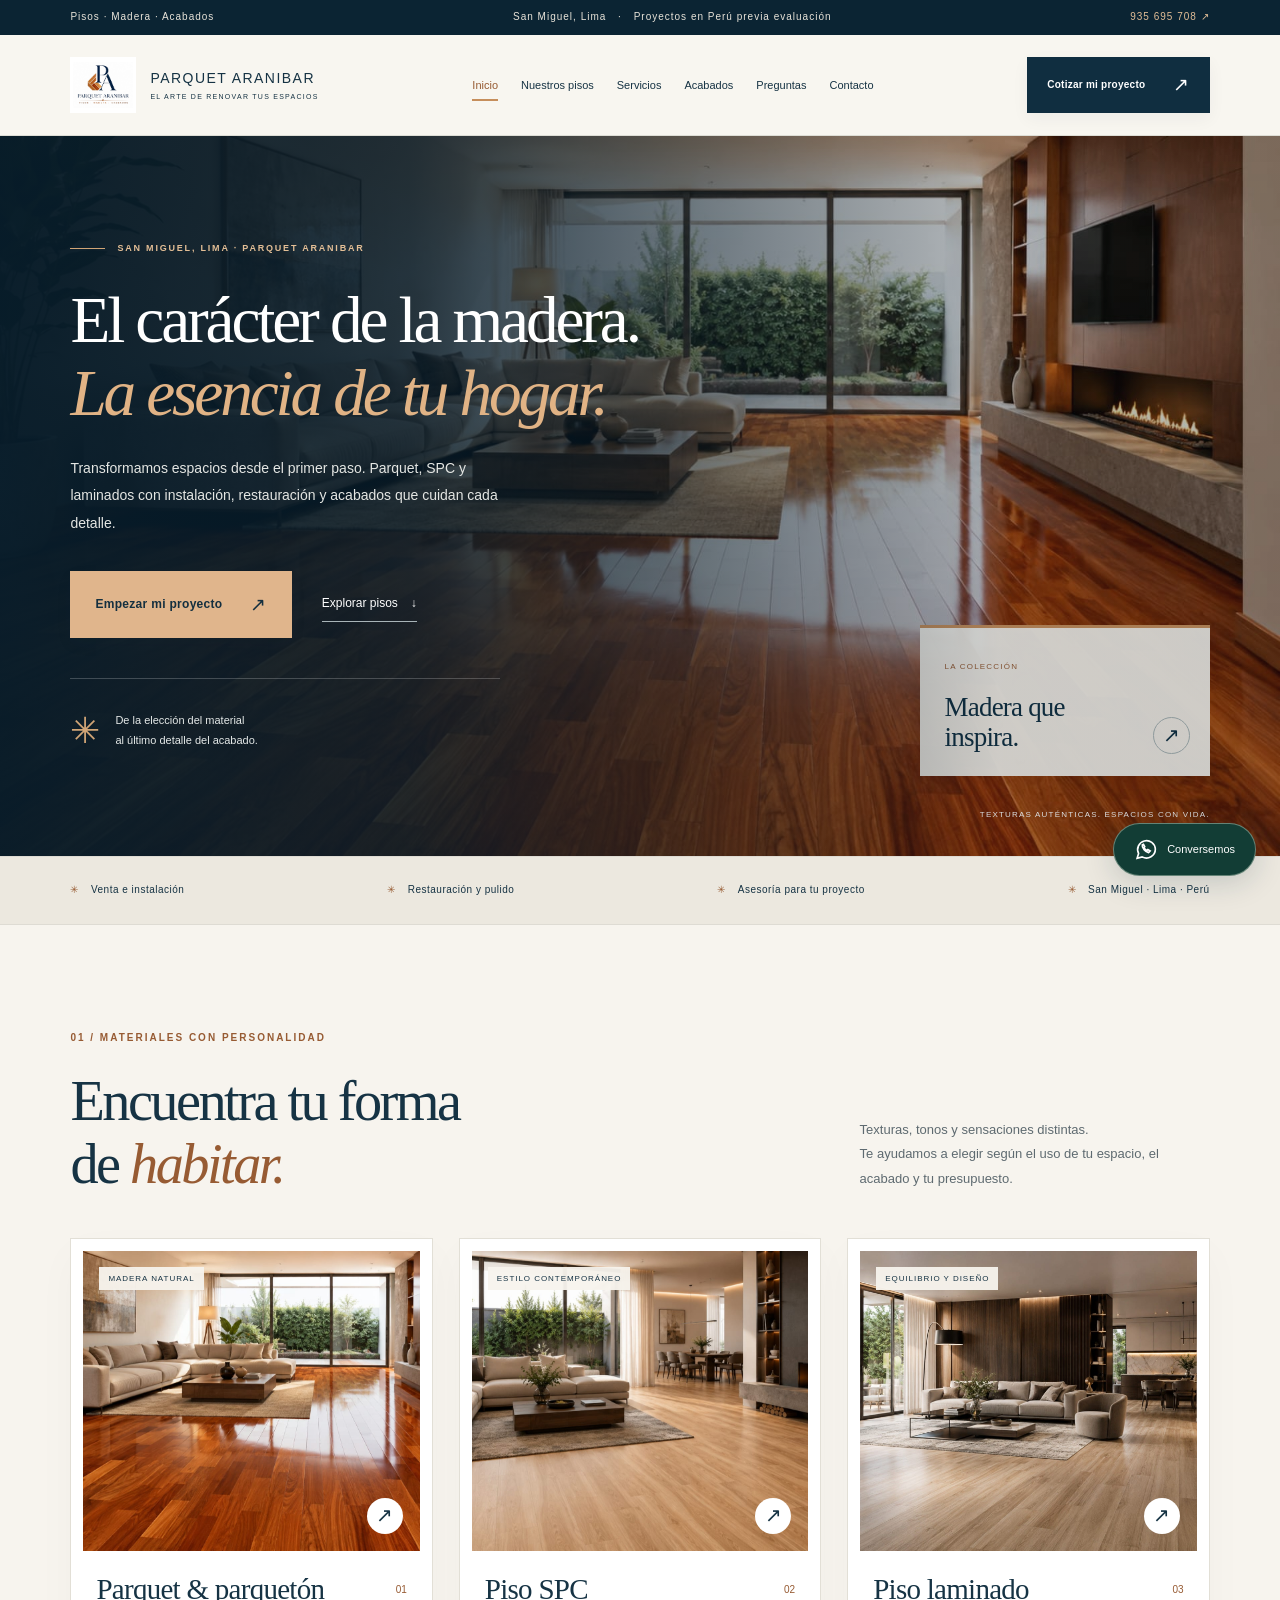
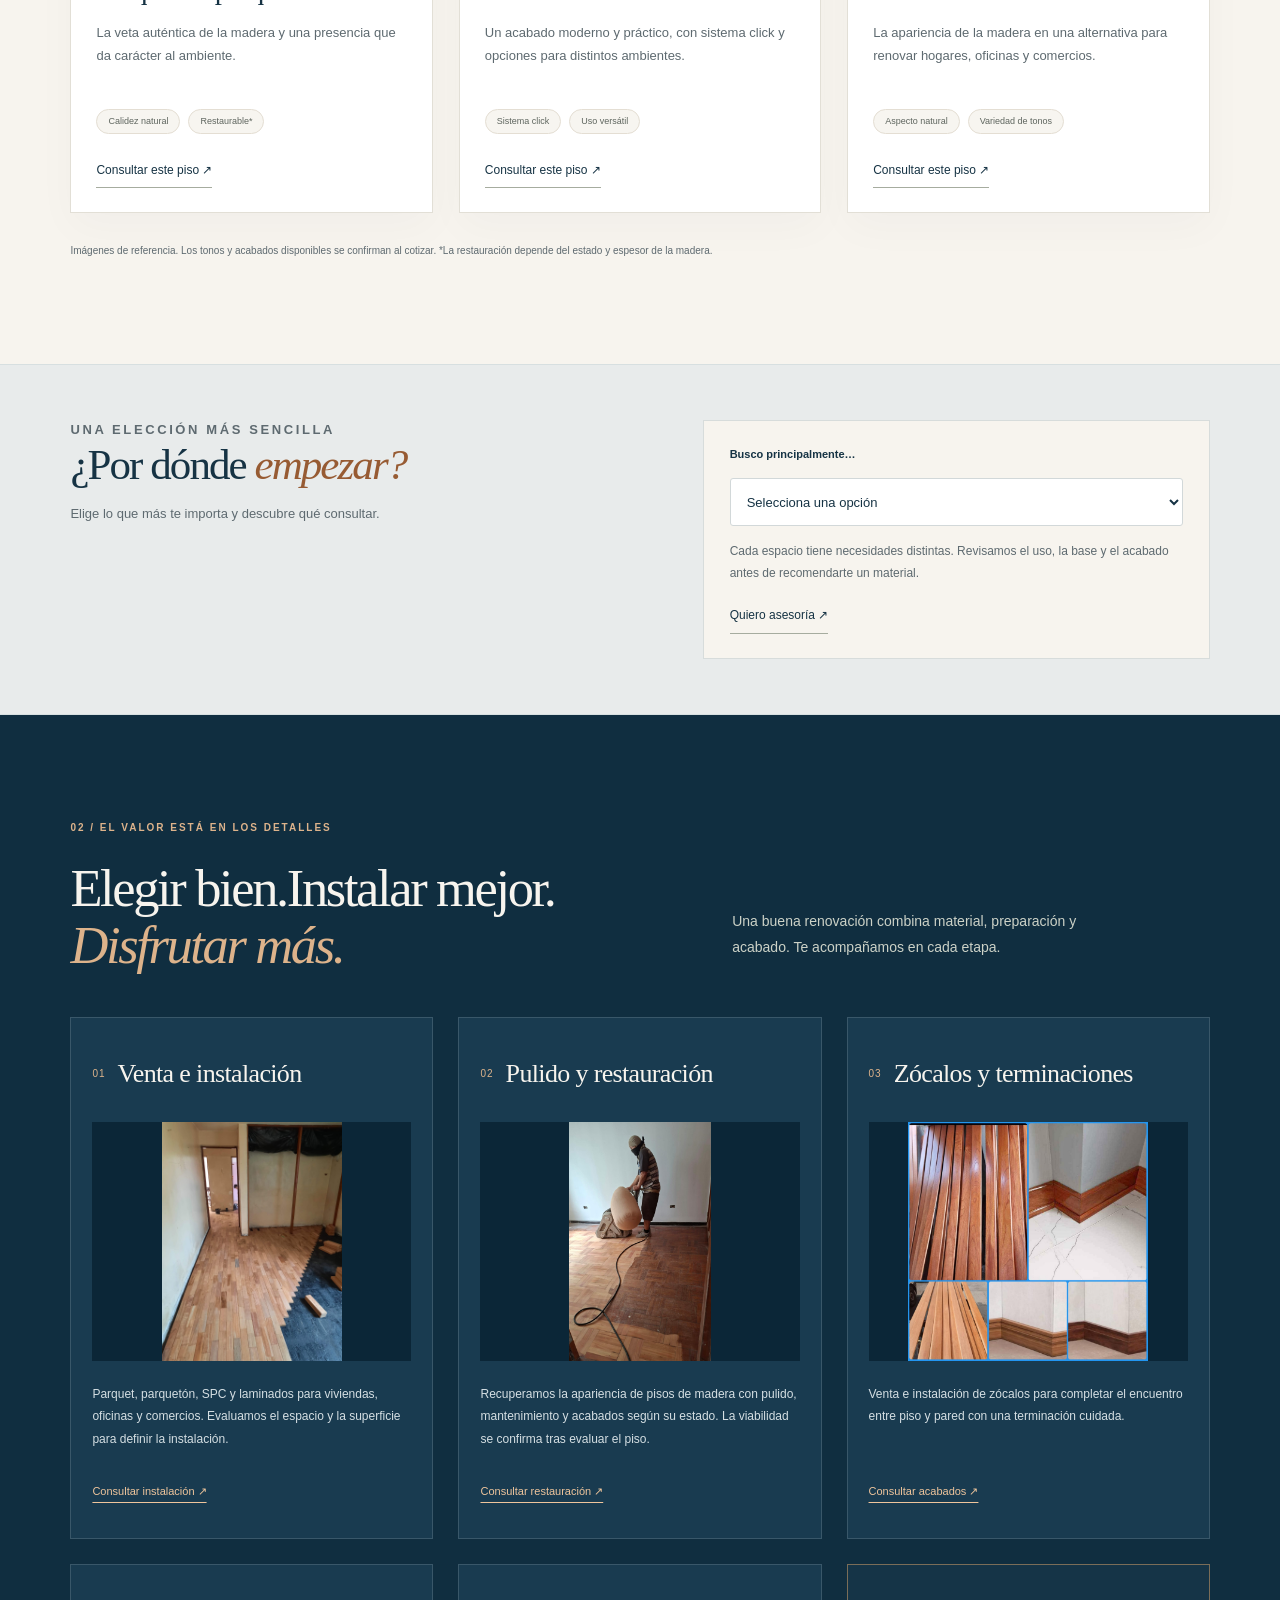
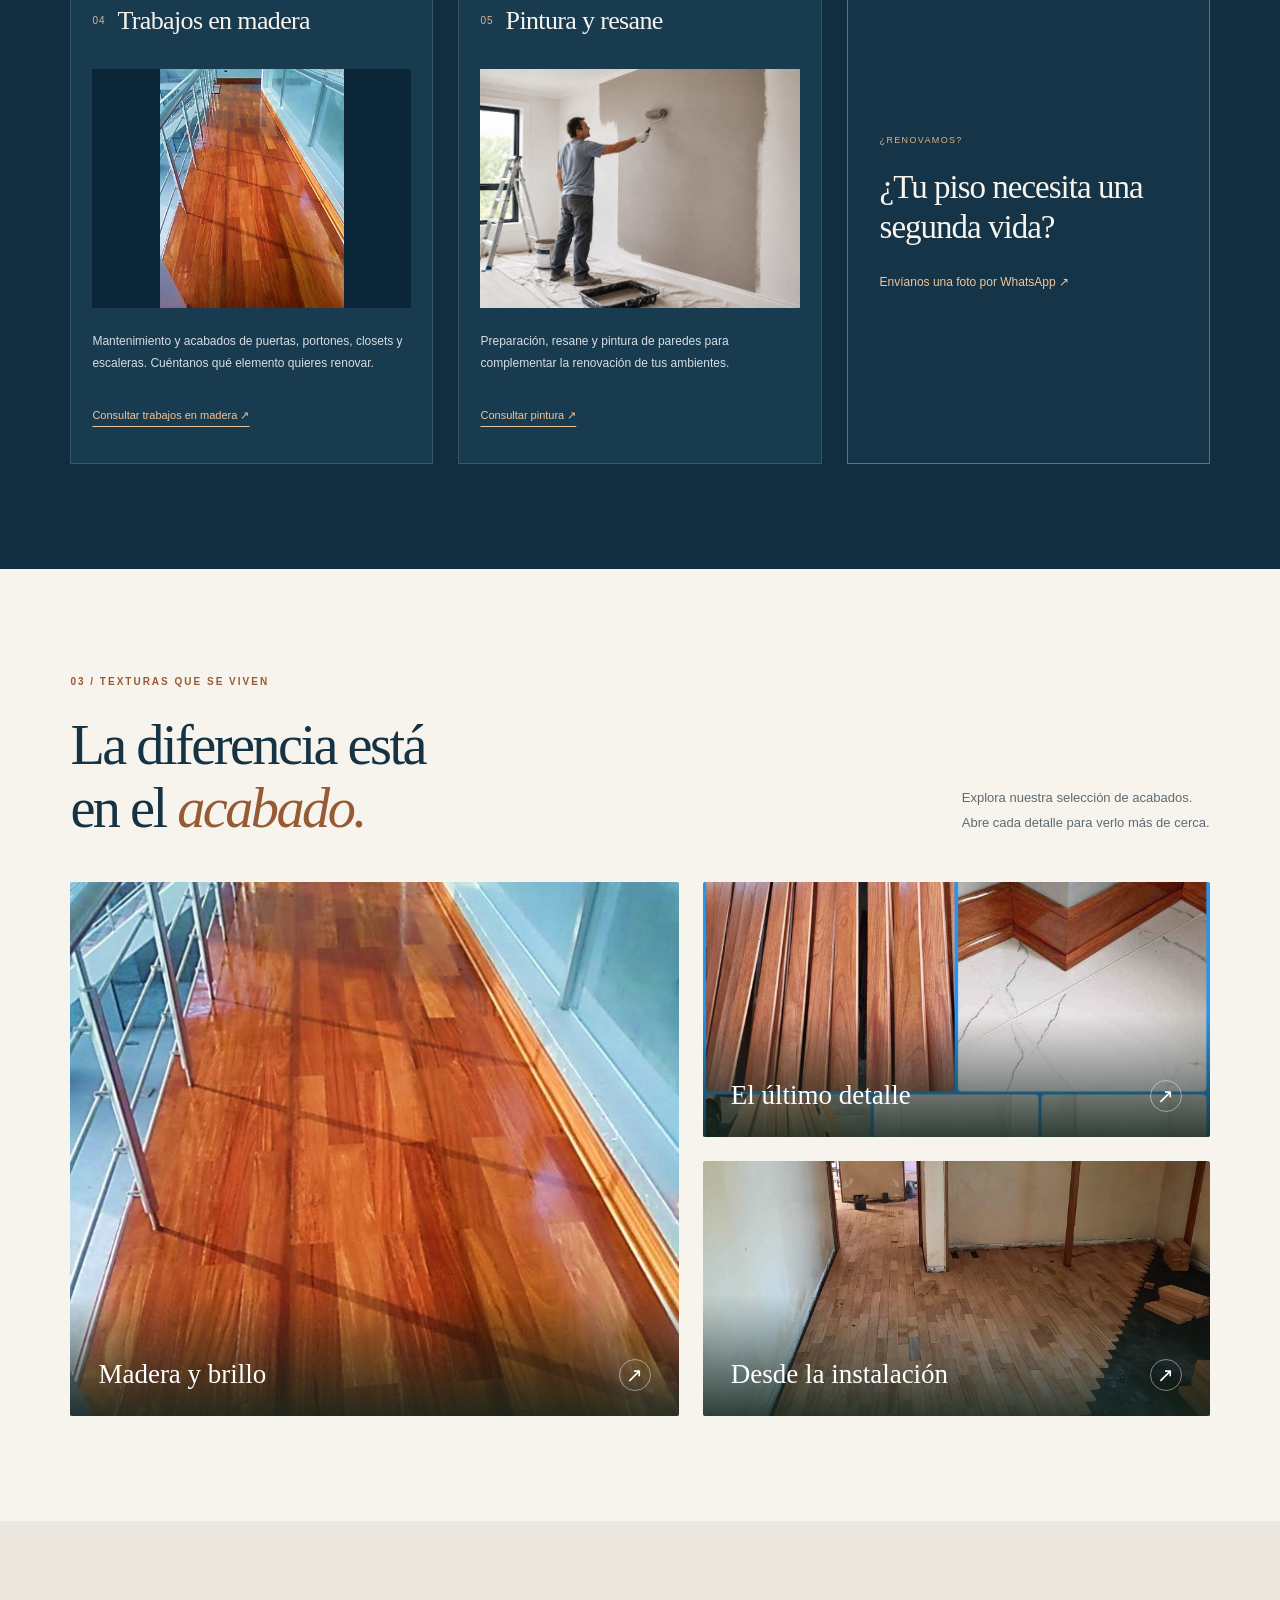
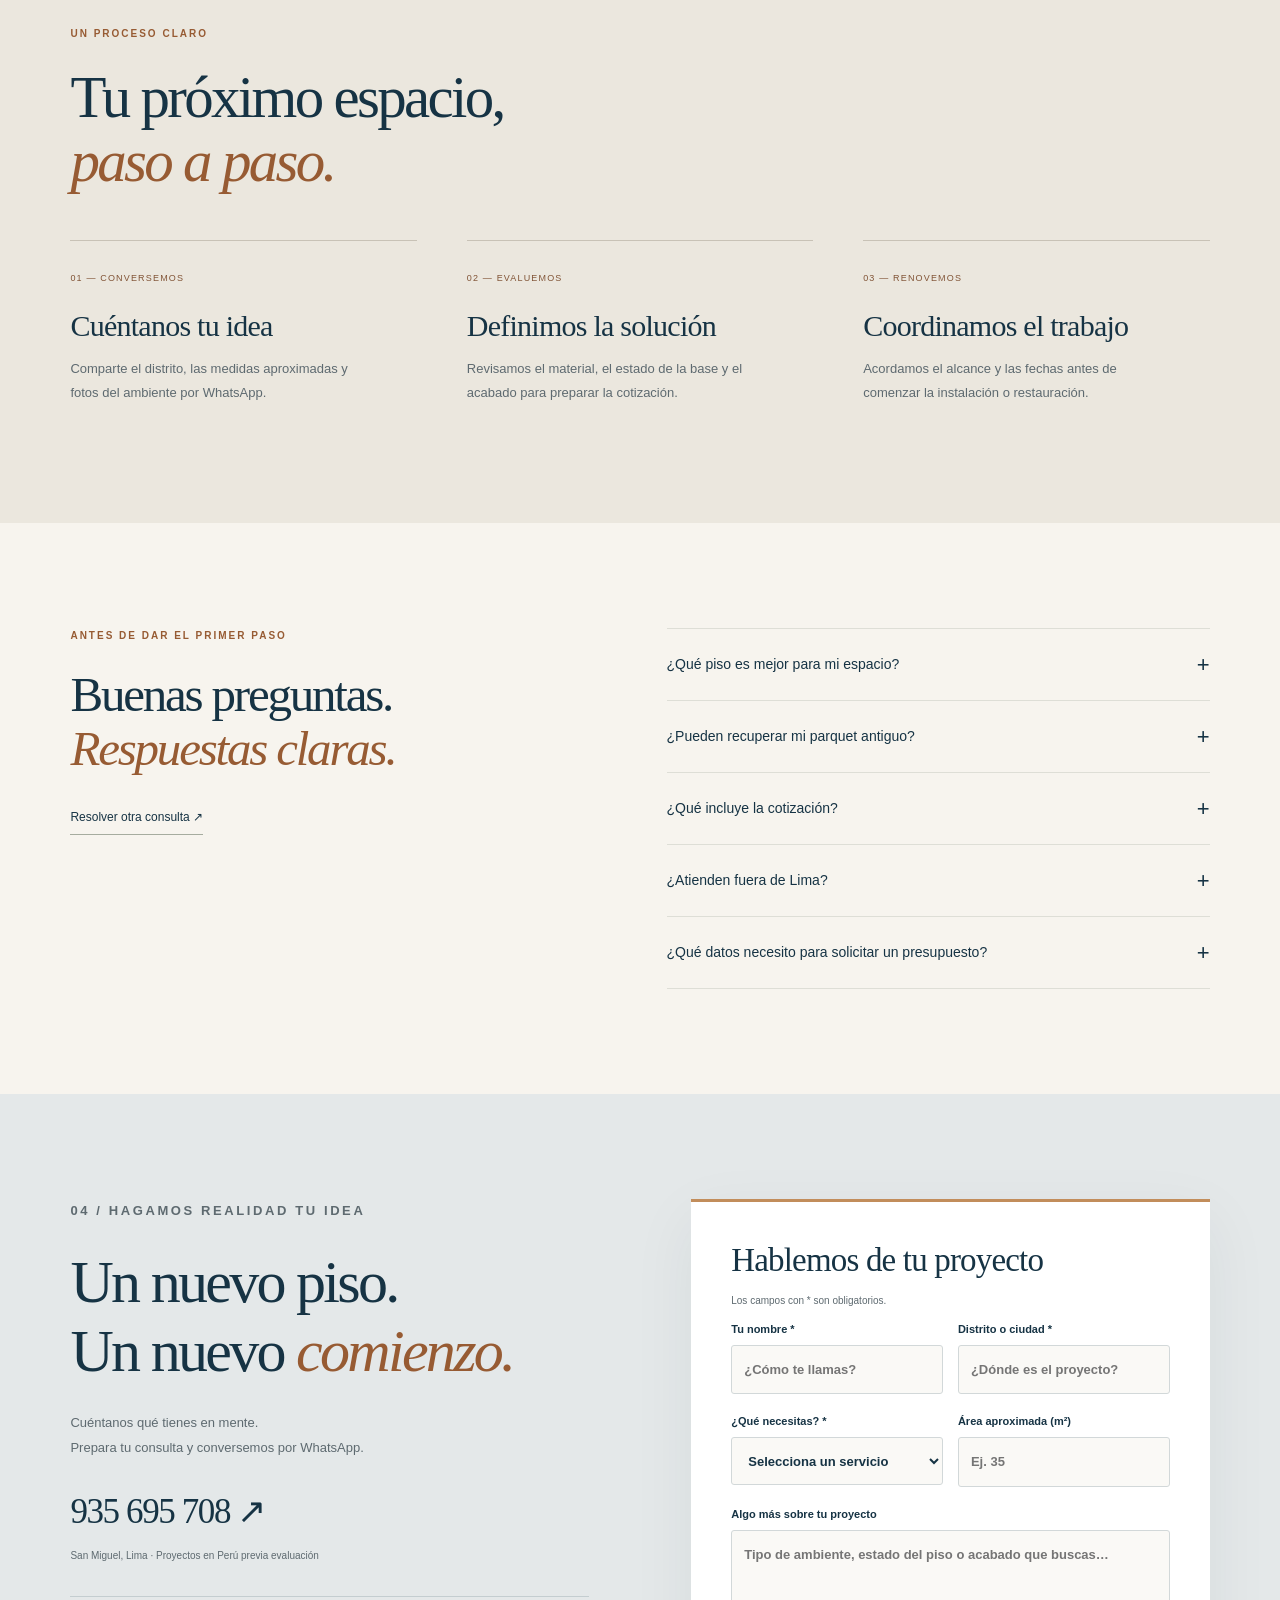
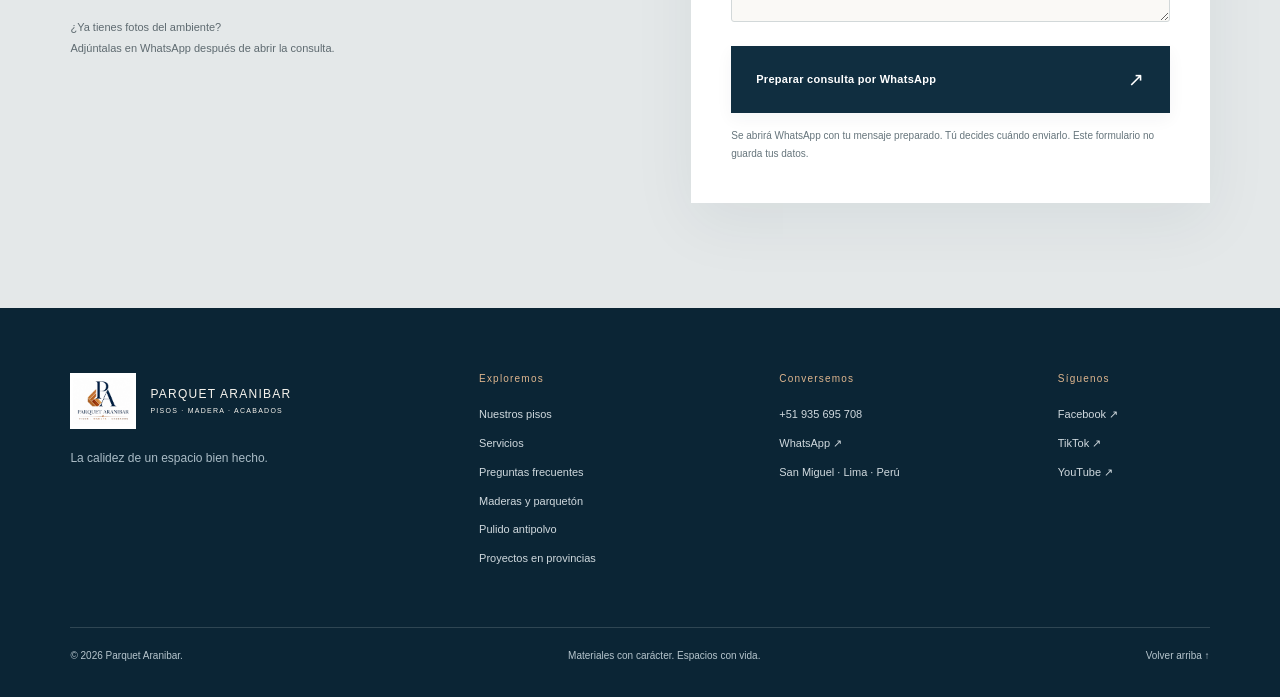
==== commit 24322a63: "Elevar identidad visual, menú móvil y presentación de servicios" ====
--- a/index.html
+++ b/index.html
@@ -2,11 +2,11 @@
 <html lang="es-PE">
 <head>
 <meta charset="utf-8"><meta name="viewport" content="width=device-width,initial-scale=1">
-<title>Parquet Aranibar · Pisos de madera, SPC y laminados en Lima</title>
-<meta name="description" content="Dale carácter a tu espacio con Parquet Aranibar. Venta, instalación y restauración de parquet, parquetón, SPC y laminados en San Miguel, Lima. Cotiza por WhatsApp.">
-<meta name="theme-color" content="#213b32"><meta name="robots" content="index,follow,max-image-preview:large">
-<meta property="og:title" content="Parquet Aranibar · Pisos con carácter"><meta property="og:description" content="Madera, diseño y un nuevo comienzo para tus espacios. Pisos e instalación en San Miguel, Lima."><meta property="og:type" content="website"><meta property="og:image" content="https://parquetaranibar.live/img/parquet-sala.jpg.jpeg">
-<link rel="icon" href="img/logo-parquet-aranibar.jpg.jpeg"><link rel="preload" as="image" href="img/parquet-sala.jpg.jpeg"><link rel="stylesheet" href="redesign.css?v=servicios-20261031">
+<title>Parquet Aranibar | Parquet, Parquetón, SPC y Laminados en Lima</title>
+<meta name="description" content="Parquet Aranibar: parquet, parquetón, SPC y laminados. Instalación, cepillado, pulido antipolvo, zócalos y restauración en San Miguel, Lima y provincias.">
+<meta name="theme-color" content="#102e40"><meta name="robots" content="index,follow,max-image-preview:large">
+<meta property="og:title" content="Parquet Aranibar | Parquet, Parquetón, SPC y Laminados en Lima"><meta property="og:description" content="Parquet Aranibar: parquet, parquetón, SPC y laminados. Instalación, cepillado, pulido antipolvo, zócalos y restauración en San Miguel, Lima y provincias."><meta property="og:type" content="website"><meta property="og:image" content="https://parquetaranibar.live/img/parquet-sala.jpg.jpeg">
+<link rel="icon" href="img/logo-parquet-aranibar.jpg.jpeg"><link rel="preload" as="image" href="img/parquet-sala.jpg.jpeg"><link rel="stylesheet" href="redesign.css?v=premium-1"><link rel="stylesheet" href="premium.css?v=premium-1">
 <script type="application/ld+json">{"@context": "https://schema.org", "@type": "HomeAndConstructionBusiness", "name": "Parquet Aranibar", "telephone": "+51935695708", "url": "https://parquetaranibar.live", "areaServed": ["San Miguel", "Lima"], "description": "Venta, instalación y restauración de parquet, parquetón, pisos SPC y laminados.", "sameAs": ["https://www.tiktok.com/@parquetaranibar", "https://youtube.com/@parquetaranibar"]}</script>
 <link rel="canonical" href="https://parquetaranibar.live/">
 <link rel="alternate" hreflang="es-PE" href="https://parquetaranibar.live/">
@@ -14,8 +14,8 @@
 <meta property="og:url" content="https://parquetaranibar.live/">
 <meta property="og:locale" content="es_PE">
 <meta name="twitter:card" content="summary_large_image">
-<meta name="twitter:title" content="Parquet Aranibar · Pisos de madera, SPC y laminados en Lima">
-<meta name="twitter:description" content="Venta, instalación y restauración de pisos en San Miguel, Lima y proyectos en Perú previa evaluación.">
+<meta name="twitter:title" content="Parquet Aranibar | Parquet, Parquetón, SPC y Laminados en Lima">
+<meta name="twitter:description" content="Parquet Aranibar: parquet, parquetón, SPC y laminados. Instalación, cepillado, pulido antipolvo, zócalos y restauración en San Miguel, Lima y provincias.">
 <meta name="twitter:image" content="https://parquetaranibar.live/img/parquet-sala.jpg.jpeg">
 <script id="parquetOfficialDomainRedirect">
 (function(){
@@ -29,9 +29,9 @@
 <body>
 <a class="skip" href="#contenido">Saltar al contenido</a>
 <div class="topbar"><div class="wrap"><span>Pisos · Madera · Acabados</span><span>San Miguel, Lima <span class="dot">·</span> Proyectos en Perú previa evaluación</span><a href="tel:+51935695708">935 695 708 ↗</a></div></div>
-<header><div class="wrap navigation"><a class="brand" href="#inicio" aria-label="Parquet Aranibar, inicio"><span class="brand-logo"><img src="img/logo-parquet-aranibar.jpg.jpeg" width="64" height="49" alt=""></span><span>PARQUET ARANIBAR<small>EL ARTE DE RENOVAR TUS ESPACIOS</small></span></a><button class="menu" aria-controls="nav" aria-expanded="false" aria-label="Abrir menú">☰</button><nav id="nav" aria-label="Principal"><a href="#pisos">Nuestros pisos</a><a href="#servicios">Servicios</a><a href="#acabados">Acabados</a><a href="#contacto">Contacto</a></nav><a class="button small navquote" href="#cotizacion">Cotizar mi proyecto <span>↗</span></a></div></header>
+<header><div class="wrap navigation"><a class="brand" href="#inicio" aria-label="Parquet Aranibar, inicio"><span class="brand-logo"><img src="img/logo-parquet-aranibar.jpg.jpeg" width="64" height="49" alt=""></span><span>PARQUET ARANIBAR<small>EL ARTE DE RENOVAR TUS ESPACIOS</small></span></a><button class="menu" aria-controls="nav" aria-expanded="false" aria-label="Abrir menú"><span class="menu-label">Menú</span><span class="menu-icon" aria-hidden="true"><i></i><i></i></span></button><nav id="nav" aria-label="Principal"><div class="nav-intro"><span>PARQUET ARANIBAR</span><p>Tu espacio.<br>Tu próximo comienzo.</p></div><a href="#inicio">Inicio</a><a href="#pisos">Nuestros pisos</a><a href="#servicios">Servicios</a><a href="#acabados">Acabados</a><a href="#preguntas">Preguntas</a><a href="#contacto">Contacto</a><div class="nav-bottom"><a class="button" href="#cotizacion">Cotizar mi proyecto <span>↗</span></a><a class="nav-phone" href="tel:+51935695708">935 695 708</a><small>San Miguel · Lima · Perú</small></div></nav><a class="button small navquote" href="#cotizacion">Cotizar mi proyecto <span>↗</span></a></div><button class="nav-backdrop" type="button" aria-label="Cerrar menú" tabindex="-1" hidden></button></header>
 <main id="contenido">
-<section class="hero" id="inicio"><div class="hero-copy"><p class="eyebrow"><span class="line"></span> PARQUET ARANIBAR · PERÚ</p><h1>La calidez de un<br>espacio <em>bien<br>hecho.</em></h1><p class="intro">Pisos que se sienten tan bien como se ven. Madera natural, SPC y laminados, con instalación y acabados para cada proyecto.</p><div class="actions"><a class="button" href="#cotizacion">Empezar mi proyecto <span>↗</span></a><a class="underlink" href="#pisos">Explorar pisos <span>↓</span></a></div><div class="hero-foot"><span class="seal" aria-hidden="true">✳</span><p>De la elección del material<br><strong>al último detalle del acabado.</strong></p></div></div><div class="hero-image"><img src="img/parquet-sala.jpg.jpeg" alt="Ambiente de referencia con parquet de madera en tonos cálidos" width="1600" height="900" fetchpriority="high"><span class="image-label">MADERA NATURAL / CALIDEZ ATEMPORAL</span><div class="photo-note"><span>01 / EL ORIGEN DE UN BUEN ESPACIO</span><p>Todo comienza<br>por el piso.</p><a href="#pisos" aria-label="Descubrir la colección de pisos">↗</a></div></div></section>
+<section class="hero" id="inicio"><div class="hero-copy"><p class="eyebrow"><span class="line"></span> SAN MIGUEL, LIMA · PARQUET ARANIBAR</p><h1>El carácter de la madera.<br><em>La esencia de tu hogar.</em></h1><p class="intro">Transformamos espacios desde el primer paso. Parquet, SPC y laminados con instalación, restauración y acabados que cuidan cada detalle.</p><div class="actions"><a class="button" href="#cotizacion">Empezar mi proyecto <span>↗</span></a><a class="underlink" href="#pisos">Explorar pisos <span>↓</span></a></div><div class="hero-foot"><span class="seal" aria-hidden="true">✳</span><p>De la elección del material<br><strong>al último detalle del acabado.</strong></p></div></div><div class="hero-image"><img src="img/parquet-sala.jpg.jpeg" alt="Ambiente de referencia con parquet de madera en tonos cálidos" width="1600" height="900" fetchpriority="high"><span class="image-label">TEXTURAS AUTÉNTICAS. ESPACIOS CON VIDA.</span><div class="photo-note"><span>LA COLECCIÓN</span><p>Madera que inspira.</p><a href="#pisos" aria-label="Descubrir la colección de pisos">↗</a></div></div></section>
 <div class="promise"><div class="wrap"><span>Venta e instalación</span><span>Restauración y pulido</span><span>Asesoría para tu proyecto</span><span>San Miguel · Lima · Perú</span></div></div>
 <section class="section wrap" id="pisos"><div class="section-head"><div><p class="eyebrow">01 / MATERIALES CON PERSONALIDAD</p><h2>Encuentra tu forma<br>de <em>habitar.</em></h2></div><p>Texturas, tonos y sensaciones distintas.<br>Te ayudamos a elegir según el uso de tu espacio, el acabado y tu presupuesto.</p></div><div class="products">
 <article class="product"><a class="product-photo" href="#cotizacion" data-service="Parquet / Parquetón"><img src="img/parquet-sala.jpg.jpeg" width="1600" height="900" alt="Referencia de parquet de madera con acabado brillante" loading="lazy"><span class="pill">MADERA NATURAL</span><span class="round" aria-hidden="true">↗</span></a><div class="product-title"><h3>Parquet & parquetón</h3><span>01</span></div><p>La veta auténtica de la madera y una presencia que da carácter al ambiente.</p><div class="traits"><span>Calidez natural</span><span>Restaurable*</span></div><a class="underlink" href="#cotizacion" data-service="Parquet / Parquetón">Consultar este piso ↗</a></article>
@@ -39,11 +39,11 @@
 <article class="product"><a class="product-photo" href="#cotizacion" data-service="Piso laminado"><img src="img/laminado-sala.jpg.jpeg" width="1536" height="1152" alt="Ambiente de referencia con piso laminado de tono natural" loading="lazy"><span class="pill">EQUILIBRIO Y DISEÑO</span><span class="round" aria-hidden="true">↗</span></a><div class="product-title"><h3>Piso laminado</h3><span>03</span></div><p>La apariencia de la madera en una alternativa para renovar hogares, oficinas y comercios.</p><div class="traits"><span>Aspecto natural</span><span>Variedad de tonos</span></div><a class="underlink" href="#cotizacion" data-service="Piso laminado">Consultar este piso ↗</a></article></div><p class="caption">Imágenes de referencia. Los tonos y acabados disponibles se confirman al cotizar. *La restauración depende del estado y espesor de la madera.</p></section>
 <section class="guide"><div class="wrap guide-inner"><div><p class="eyebrow">UNA ELECCIÓN MÁS SENCILLA</p><h2>¿Por dónde <em>empezar?</em></h2><p>Elige lo que más te importa y descubre qué consultar.</p></div><div class="guide-tool"><label for="priority">Busco principalmente…</label><select id="priority"><option value="">Selecciona una opción</option><option value="wood">La calidez de la madera natural</option><option value="practical">Una solución práctica con sistema click</option><option value="renew">Renovar un piso de madera existente</option><option value="help">Orientación para elegir</option></select><p id="advice" aria-live="polite">Cada espacio tiene necesidades distintas. Revisamos el uso, la base y el acabado antes de recomendarte un material.</p><a href="#cotizacion" class="underlink" id="guide-link">Quiero asesoría ↗</a></div></div></section>
 <section class="section dark" id="servicios"><div class="wrap service-layout"><div class="service-intro"><p class="eyebrow">02 / EL VALOR ESTÁ EN LOS DETALLES</p><h2>Elegir bien.<br>Instalar mejor.<br><em>Disfrutar más.</em></h2><p>Una buena renovación combina material, preparación y acabado. Te acompañamos en cada etapa.</p><img src="img/servicio-pulido.jpg.jpg" width="952" height="1599" alt="Trabajo de pulido de un piso de madera" loading="lazy"><small>El cuidado del piso, desde la base.</small></div><div class="service-list">
-<details open><summary><span>01</span> Venta e instalación <b aria-hidden="true">+</b></summary><div class="detail"><img class="service-photo" src="img/servicio-instalacion.jpg.jpg" width="1536" height="2048" alt="Colocación de un piso de madera" loading="lazy" decoding="async"><p>Parquet, parquetón, SPC y laminados para viviendas, oficinas y comercios. Evaluamos el espacio y la superficie para definir la instalación.</p><a href="#cotizacion" data-service="Venta e instalación">Consultar instalación ↗</a></div></details>
-<details open><summary><span>02</span> Pulido y restauración <b aria-hidden="true">+</b></summary><div class="detail"><img class="service-photo" src="img/servicio-pulido.jpg.jpg" width="952" height="1599" alt="Pulido profesional de un piso de madera" loading="lazy" decoding="async"><p>Recuperamos la apariencia de pisos de madera con pulido, mantenimiento y acabados según su estado. La viabilidad se confirma tras evaluar el piso.</p><a href="#cotizacion" data-service="Pulido y restauración">Consultar restauración ↗</a></div></details>
-<details open><summary><span>03</span> Zócalos y terminaciones <b aria-hidden="true">+</b></summary><div class="detail"><img class="service-photo" src="img/servicio-zocalos.jpg.jpg" width="1599" height="1599" alt="Detalles de zócalos y terminaciones en madera" loading="lazy" decoding="async"><p>Venta e instalación de zócalos para completar el encuentro entre piso y pared con una terminación cuidada.</p><a href="#cotizacion" data-service="Zócalos y terminaciones">Consultar acabados ↗</a></div></details>
-<details open><summary><span>04</span> Trabajos en madera <b aria-hidden="true">+</b></summary><div class="detail"><img class="service-photo" src="img/servicio-madera.jpg.jpg" width="596" height="773" alt="Acabado de madera en un pasillo" loading="lazy" decoding="async"><p>Mantenimiento y acabados de puertas, portones, closets y escaleras. Cuéntanos qué elemento quieres renovar.</p><a href="#cotizacion" data-service="Trabajos en madera">Consultar trabajos en madera ↗</a></div></details>
-<details open><summary><span>05</span> Pintura y resane <b aria-hidden="true">+</b></summary><div class="detail"><img class="service-photo" src="img/servicio-pintura.jpg.jpeg" width="1448" height="1086" alt="Trabajo de pintura y resane de paredes" loading="lazy" decoding="async"><p>Preparación, resane y pintura de paredes para complementar la renovación de tus ambientes.</p><a href="#cotizacion" data-service="Pintura y resane">Consultar pintura ↗</a></div></details>
+<article class="service-card"><h3><span>01</span> Venta e instalación</h3><div class="detail"><img class="service-photo" src="img/servicio-instalacion.jpg.jpg" width="1536" height="2048" alt="Colocación de un piso de madera" loading="lazy" decoding="async"><p>Parquet, parquetón, SPC y laminados para viviendas, oficinas y comercios. Evaluamos el espacio y la superficie para definir la instalación.</p><a href="#cotizacion" data-service="Venta e instalación">Consultar instalación ↗</a></div></article>
+<article class="service-card"><h3><span>02</span> Pulido y restauración</h3><div class="detail"><img class="service-photo" src="img/servicio-pulido.jpg.jpg" width="952" height="1599" alt="Pulido profesional de un piso de madera" loading="lazy" decoding="async"><p>Recuperamos la apariencia de pisos de madera con pulido, mantenimiento y acabados según su estado. La viabilidad se confirma tras evaluar el piso.</p><a href="#cotizacion" data-service="Pulido y restauración">Consultar restauración ↗</a></div></article>
+<article class="service-card"><h3><span>03</span> Zócalos y terminaciones</h3><div class="detail"><img class="service-photo" src="img/servicio-zocalos.jpg.jpg" width="1599" height="1599" alt="Detalles de zócalos y terminaciones en madera" loading="lazy" decoding="async"><p>Venta e instalación de zócalos para completar el encuentro entre piso y pared con una terminación cuidada.</p><a href="#cotizacion" data-service="Zócalos y terminaciones">Consultar acabados ↗</a></div></article>
+<article class="service-card"><h3><span>04</span> Trabajos en madera</h3><div class="detail"><img class="service-photo" src="img/servicio-madera.jpg.jpg" width="596" height="773" alt="Acabado de madera en un pasillo" loading="lazy" decoding="async"><p>Mantenimiento y acabados de puertas, portones, closets y escaleras. Cuéntanos qué elemento quieres renovar.</p><a href="#cotizacion" data-service="Trabajos en madera">Consultar trabajos en madera ↗</a></div></article>
+<article class="service-card"><h3><span>05</span> Pintura y resane</h3><div class="detail"><img class="service-photo" src="img/servicio-pintura.jpg.jpeg" width="1448" height="1086" alt="Trabajo de pintura y resane de paredes" loading="lazy" decoding="async"><p>Preparación, resane y pintura de paredes para complementar la renovación de tus ambientes.</p><a href="#cotizacion" data-service="Pintura y resane">Consultar pintura ↗</a></div></article>
 <div class="service-contact"><span>¿Tu piso necesita una segunda vida?</span><a href="https://wa.me/51935695708?text=Hola%2C%20quiero%20consultar%20sobre%20la%20restauraci%C3%B3n%20de%20mi%20piso." target="_blank" rel="noopener noreferrer">Envíanos una foto por WhatsApp ↗</a></div></div></div></section>
 <section class="section wrap" id="acabados"><div class="section-head"><div><p class="eyebrow">03 / TEXTURAS QUE SE VIVEN</p><h2>La diferencia está<br>en el <em>acabado.</em></h2></div><p>Explora nuestra selección de acabados.<br>Abre cada detalle para verlo más de cerca.</p></div><div class="gallery"><button class="gallery-item large" data-image="img/piso-pasillo.jpg" data-caption="Madera y brillo"><img src="img/piso-pasillo.jpg" alt="Detalle de un piso de madera brillante en un pasillo" loading="lazy" width="1184" height="1536"><span>Madera y brillo <b>↗</b></span></button><button class="gallery-item" data-image="img/servicio-zocalos.jpg.jpg" data-caption="Zócalos y terminaciones"><img src="img/servicio-zocalos.jpg.jpg" alt="Detalles de zócalos de madera" loading="lazy" width="1599" height="1599"><span>El último detalle <b>↗</b></span></button><button class="gallery-item" data-image="img/servicio-instalacion.jpg.jpg" data-caption="Instalación de madera"><img src="img/servicio-instalacion.jpg.jpg" alt="Trabajo de colocación de piso de madera" loading="lazy" width="1536" height="2048"><span>Desde la instalación <b>↗</b></span></button></div></section>
 <section class="process section"><div class="wrap"><p class="eyebrow">UN PROCESO CLARO</p><h2>Tu próximo espacio,<br><em>paso a paso.</em></h2><div class="steps"><article><span>01 — CONVERSEMOS</span><h3>Cuéntanos tu idea</h3><p>Comparte el distrito, las medidas aproximadas y fotos del ambiente por WhatsApp.</p></article><article><span>02 — EVALUEMOS</span><h3>Definimos la solución</h3><p>Revisamos el material, el estado de la base y el acabado para preparar la cotización.</p></article><article><span>03 — RENOVEMOS</span><h3>Coordinamos el trabajo</h3><p>Acordamos el alcance y las fechas antes de comenzar la instalación o restauración.</p></article></div></div></section>
@@ -52,6 +52,7 @@
 </main>
 <footer id="contacto"><div class="wrap"><div class="footer-main"><div><a class="brand" href="#inicio"><span class="brand-logo"><img src="img/logo-parquet-aranibar.jpg.jpeg" width="64" height="49" alt=""></span><span>PARQUET ARANIBAR<small>PISOS · MADERA · ACABADOS</small></span></a><p>La calidez de un espacio bien hecho.</p></div><div><h3>Exploremos</h3><a href="#pisos">Nuestros pisos</a><a href="#servicios">Servicios</a><a href="#preguntas">Preguntas frecuentes</a><a href="parqueton-shihuahuaco-pumaquiro.html">Maderas y parquetón</a><a href="pulido-parquet-antipolvo.html">Pulido antipolvo</a><a href="pisos-parquet-provincias-peru.html">Proyectos en provincias</a></div><div><h3>Conversemos</h3><a href="tel:+51935695708">+51 935 695 708</a><a href="https://wa.me/51935695708" target="_blank" rel="noopener noreferrer">WhatsApp ↗</a><span>San Miguel · Lima · Perú</span></div><div><h3>Síguenos</h3><a href="https://www.facebook.com/share/1CJhiikRp9/" target="_blank" rel="noopener noreferrer">Facebook ↗</a><a href="https://www.tiktok.com/@parquetaranibar" target="_blank" rel="noopener noreferrer">TikTok ↗</a><a href="https://youtube.com/@parquetaranibar" target="_blank" rel="noopener noreferrer">YouTube ↗</a></div></div><div class="footer-bottom"><span>© <span id="year"></span> Parquet Aranibar.</span><span>Materiales con carácter. Espacios con vida.</span><a href="#inicio">Volver arriba ↑</a></div></div></footer>
 <a class="floating" href="https://wa.me/51935695708?text=Hola%20Parquet%20Aranibar%2C%20quiero%20cotizar%20mi%20proyecto." target="_blank" rel="noopener noreferrer" aria-label="Consultar a Parquet Aranibar por WhatsApp"><svg viewBox="0 0 24 24" fill="none" stroke="currentColor" stroke-width="1.6" aria-hidden="true"><path d="M20.5 11.6a8.5 8.5 0 0 1-12.7 7.5L3 20.5l1.4-4.7a8.5 8.5 0 1 1 16.1-4.2Z"/><path d="M8 7.6c-.7 2.7 3.2 6.8 6 7.4l1.5-1.6-2.2-1.3-.9.8c-1.3-.6-2.2-1.5-2.8-2.8l.7-.9L9.1 7Z"/></svg><span>Conversemos</span></a>
+<div class="mobile-contact" aria-label="Contacto directo"><a href="tel:+51935695708"><svg viewBox="0 0 24 24" aria-hidden="true"><path d="m7 3 3 5-2 2c1.5 3 3 4.5 6 6l2-2 5 3c-1 7-9 3-13-1S0 4 7 3Z"/></svg>Llamar</a><a href="#cotizacion">Cotizar mi proyecto <span>↗</span></a></div>
 <dialog id="lightbox" aria-labelledby="lightbox-caption"><button class="close" aria-label="Cerrar imagen">×</button><img id="lightbox-image" alt="Vista ampliada del acabado seleccionado"><p id="lightbox-caption"></p></dialog>
-<script src="app.js" defer></script>
+<script src="navigation.js?v=premium-1" defer></script><script src="app.js?v=premium-1" defer></script>
 </body></html>
--- a/premium.css
+++ b/premium.css
@@ -0,0 +1,7 @@
+/* Identidad Parquet Aranibar: azul profundo, marfil y cobre. */
+:root{--ink:#163344;--green:#102e40;--paper:#f7f4ee;--muted:#5e6a70;--gold:#975b33;--border:#deded6;--copper:#c68e5b;--navy:#102e40}body{font-family:Arial,Helvetica,sans-serif;color:var(--ink);background:var(--paper);-webkit-font-smoothing:antialiased}h1,h2,h3{font-family:Georgia,'Times New Roman',serif}html{scroll-padding-top:110px}.wrap{width:min(1320px,89%)}.section{padding-block:105px}.topbar{background:#0b2433;color:#e8e3d9;font-size:10px}.topbar .wrap{min-height:35px}.topbar a{color:#e1bd96}.navigation{height:100px;gap:24px}.brand{font-size:14px;letter-spacing:.105em}.brand small{font-size:7px;letter-spacing:.18em}.brand-logo{width:66px}.brand-logo img{width:66px;height:56px;padding:3px;background:white}.navigation nav{gap:23px}.navigation nav>a{font-size:11px;position:relative;padding:9px 0;white-space:nowrap}.navigation nav>a:after{content:'';position:absolute;bottom:2px;left:0;width:0;height:2px;background:var(--copper);transition:width .2s}.navigation nav>a:hover:after,.navigation nav>a[aria-current]:after{width:100%}.navigation nav>a[aria-current]{color:var(--gold)}.nav-intro,.nav-bottom{display:none}.nav-backdrop[hidden]{display:none}.button{background:var(--navy);border-color:var(--navy);min-height:48px;font-size:12px;letter-spacing:.025em;box-shadow:0 6px 16px #102e400c}.button:hover{background:#214c64;border-color:#214c64}.button.small{padding:11px 19px;min-height:46px;font-size:10px}.eyebrow{letter-spacing:.2em;color:var(--gold);font-size:10px}.underlink{font-size:12px;min-height:34px;display:inline-flex;align-items:center;gap:13px}.hero{position:relative;isolation:isolate;min-height:720px;display:flex;align-items:center;overflow:hidden;background:#102e40}.hero-image{position:absolute;inset:0;z-index:-2}.hero-image>img{width:100%;height:100%;object-position:center 60%;filter:brightness(.84)}.hero:before{content:'';position:absolute;inset:0;z-index:-1;background:linear-gradient(90deg,rgba(7,28,42,.97),rgba(7,28,42,.83) 32%,rgba(7,28,42,.15) 78%)}.hero-copy{padding:85px 0 75px;width:min(1320px,89%);margin:auto;align-self:center}.hero .eyebrow{color:#e4bf96;font-size:9px;margin-bottom:28px}.hero .line{background:#d1a576;width:35px}.hero h1{font-size:clamp(48px,5.1vw,78px);line-height:1.12;color:#fff;letter-spacing:-.048em;max-width:800px;margin-bottom:25px;text-wrap:balance}.hero h1 em{color:#e1b385}.hero .intro{color:#e4e6e3;font-size:14px;max-width:440px;line-height:1.95}.hero .actions{margin-top:34px;gap:30px}.hero .button{background:#e0b58c;color:#142f3f;border-color:#e0b58c;min-height:54px}.hero .button:hover{background:#f0cfaa;border-color:#f0cfaa}.hero .underlink{color:#fff;border-color:#a8b4b8}.hero-foot{border-top-color:#ffffff35;max-width:430px;padding-top:22px;margin-top:40px}.hero-foot p,.hero-foot strong{color:#e4e8e7}.seal{color:#d1a576}.image-label{top:auto;left:auto;right:5.5%;bottom:35px;letter-spacing:.15em;font-size:8px;padding:0;background:transparent;color:#fff}.photo-note{left:auto;right:5.5%;bottom:80px;background:#f7f4eef2;color:var(--navy);width:290px;max-width:none;padding:24px 25px;border-top:3px solid #c68e5b}.photo-note>span{font-size:8px;color:var(--gold)}.photo-note p{font-size:27px;margin-top:15px;max-width:190px}.photo-note a{border-color:#a6b0b0;width:37px;height:37px;right:20px;bottom:22px;font-size:20px}.promise{background:#ece8df;border-color:#dedbd3}.promise .wrap{padding-block:25px}.promise span{font-size:10px;letter-spacing:.05em}.promise span:before{color:#975b33}.section-head h2{font-size:clamp(40px,4.4vw,64px);line-height:1.12}.section-head>p{font-size:13px;max-width:350px}.products{gap:26px}.product{background:#fff;border:1px solid #e2dfd6;padding:12px 12px 24px;box-shadow:0 15px 40px #102e4007;transition:transform .25s,box-shadow .25s}.product:hover{transform:translateY(-5px);box-shadow:0 16px 40px #102e4012}.product-photo{aspect-ratio:1.12}.product-title,.product>p,.product .traits,.product>.underlink{margin-left:13px;margin-right:13px}.product-title h3{font-size:29px}.product>p{font-size:13px;min-height:70px}.pill{font-size:8px;letter-spacing:.12em;background:#f7f4eef2}.round{background:#fff}.traits span{border-color:#e4ded3;color:#5e655e;background:#f7f5f0}.guide{background:#e8ebeb;border-color:#d7dfe0;padding-block:55px}.guide-inner{gap:11%}.guide h2{font-size:43px}.guide-tool{background:#f7f4ee;padding:24px 26px;border:1px solid #d7dcdb}.guide select{background:#fff}.guide-tool p{font-size:12px;line-height:1.8}.dark{background:#102e40}.dark .eyebrow{color:#ddb38b}.dark em{color:#ddb38b}.service-layout{display:block}.service-intro{display:grid;grid-template-columns:1.1fr 1fr;gap:0 12%;align-items:end;margin-bottom:42px}.service-intro .eyebrow{grid-column:span 2}.service-intro h2{font-size:clamp(39px,4.1vw,61px);margin-bottom:0}.service-intro h2 br{display:none}.service-intro h2 em:before{content:' '}.service-intro>p:not(.eyebrow){max-width:390px;line-height:1.9;font-size:14px}.service-intro>img,.service-intro>small{display:none}.service-list{display:grid;grid-template-columns:repeat(3,minmax(0,1fr));gap:25px}.service-list .service-card{background:#193b50;border:1px solid #ffffff24;padding:14px;display:flex;flex-direction:column;min-width:0}.service-card h3{font-size:26px;line-height:1.3;letter-spacing:-.025em;order:0;padding:14px 7px 20px;margin:0;min-height:90px;display:flex;align-items:center;gap:12px}.service-card h3>span{font:10px Arial,sans-serif;color:#ddb38b;letter-spacing:.1em}.service-list .detail{display:flex;flex-direction:column;flex:1;padding:0 7px 14px}.service-list .service-photo{aspect-ratio:4/3;max-height:none;width:100%;height:auto;object-fit:contain;background:#0b2637;margin:0 0 22px}.service-list .detail p{font-size:12px;color:#d5dfe3;line-height:1.85;margin-bottom:22px}.service-list .detail a{margin-top:auto;font-size:11px;text-underline-offset:7px;color:#efc59c;min-height:38px;display:inline-flex;align-items:center;align-self:flex-start}.service-contact{grid-column:span 1;margin:0;border:1px solid #c9986590;background:#153447;display:flex;flex-direction:column;justify-content:center;padding:32px}.service-contact:before{content:'¿RENOVAMOS?';color:#e1b385;font-size:9px;letter-spacing:.15em;margin-bottom:20px}.service-contact>span{font:33px/1.2 Georgia,serif;color:#f7f4ee;letter-spacing:-.03em}.service-contact a{color:#efc59c;font-size:12px;margin-top:25px;line-height:1.8}.gallery{gap:24px;grid-template-rows:255px 255px}.gallery-item{border-radius:2px}.gallery-item span{padding:65px 28px 25px;font-size:27px}.gallery-item b{width:32px;height:32px;display:inline-grid;place-items:center;font-size:20px;border:1px solid #ffffff70;border-radius:50%}.process{background:#ebe7de}.steps{gap:50px}.steps article{border-color:#c8c2b6}.steps span{color:#805335}.steps h3{font-size:30px}.faq{gap:9%}.faq summary{font-size:14px;font-weight:500;line-height:1.65;padding-block:24px}.faq h2{font-size:49px}.faq details p{font-size:13px}.quote{background:#e4e8e9;position:relative}.quote h2{font-size:60px;line-height:1.15}.quote-grid{gap:9%}.quote-note{border-color:#c4cdd0;line-height:1.9}.quote form{border-top:3px solid #c28d5b;padding:40px;box-shadow:0 20px 60px #102e4010;background:white}.quote form h3{font-size:33px}input,select,textarea{background:#faf9f6;border:1px solid #d2d8d9;padding:13px 12px;border-radius:3px;font-size:13px;min-height:48px}input:hover,select:hover,textarea:hover{border-color:#9aadb6}input:focus,select:focus,textarea:focus{outline:2px solid #b78355;outline-offset:2px}.quote label{font-size:11px;font-weight:600}.quote .submit{font-size:11px;min-height:54px}.quote .privacy{font-weight:400;color:#66757c}.form-status{background:#eef2ec;padding:10px 12px;border-left:3px solid #507659}footer{background:#0b2535;padding-top:65px}.footer-main{gap:40px;grid-template-columns:1.7fr 1.2fr 1.1fr .7fr}.footer-main h3{color:#dfb68e;font-size:10px}.footer-main>div>a:not(.brand),.footer-main>div>span{font-size:11px;line-height:1.9;color:#d0d9de}.footer-main .brand{font-size:12px}.footer-main .brand small{font-size:7px}.footer-main p{color:#aabcc6;font-size:12px}.footer-bottom{color:#b6c5cd;font-size:10px;padding-bottom:10px}.floating{background:#123d35;border-color:#b6c9b780;padding:13px 20px;box-shadow:0 6px 30px #102e4030}.floating:hover{background:#195443}.editorial-image{margin:30px 0 45px;background:#e6e5e0}.editorial-image img{width:100%;height:380px;object-fit:contain}.reading h1{font-size:clamp(40px,5.5vw,68px)}.reading p{font-size:15px}.mobile-contact{display:none}.nav-backdrop{display:none}.menu-icon{width:22px;display:flex;flex-direction:column;gap:6px}.menu-icon i{display:block;width:22px;height:1.5px;background:currentColor;transition:transform .2s}.menu[aria-expanded=true] .menu-icon i:first-child{transform:translateY(3.75px) rotate(45deg)}.menu[aria-expanded=true] .menu-icon i:last-child{transform:translateY(-3.75px) rotate(-45deg)}
+@media(max-width:1200px){.navigation{gap:15px}.navigation nav{gap:16px}.navigation nav>a{font-size:10px}.brand{font-size:12px}.brand-logo{width:55px}.brand-logo img{width:55px;height:48px}.button.small{padding:10px 12px;font-size:9px;gap:12px}.hero h1{max-width:700px}.photo-note{width:245px}.photo-note p{font-size:24px}.service-card h3{font-size:23px}.footer-main{gap:24px}.quote form{padding:30px}}
+@media(max-width:1050px){html{scroll-padding-top:95px}.navigation{height:84px}.navigation .brand{font-size:14px}.navigation .brand small{font-size:7px}.navquote{display:none!important}.menu{display:flex;align-items:center;justify-content:center;gap:12px;margin-left:auto;width:auto;min-width:86px;height:44px;border:1px solid #d3d8d8;background:transparent;color:var(--navy);padding:10px 13px;z-index:53}.menu-label{font-size:10px;letter-spacing:.05em}.navigation nav{display:flex;position:fixed;inset:84px 0 0 auto;transform:translateX(110%);width:min(430px,100%);background:#f7f4ee;padding:35px 35px max(35px,env(safe-area-inset-bottom));z-index:52;flex-direction:column;align-items:stretch;justify-content:flex-start;gap:0;overflow-y:auto;overscroll-behavior:contain;border-left:1px solid #dedbd3;visibility:hidden;transition:transform .25s,visibility .25s;box-shadow:-25px 20px 80px #102e4020}.navigation nav.open{display:flex;transform:translateX(0);visibility:visible;padding:35px 35px max(35px,env(safe-area-inset-bottom));gap:0}.navigation nav>a{font:27px/1.25 Georgia,serif;letter-spacing:-.02em;padding:16px 0;border-bottom:1px solid #dedbd3;display:flex;justify-content:space-between;align-items:center}.navigation nav>a:after{position:static;content:'↗';width:auto;height:auto;background:none;font:19px Arial,sans-serif;color:#a66d42}.navigation nav>a[aria-current]{color:#975b33}.nav-intro{display:block;margin-bottom:20px}.nav-intro>span{font-size:8px;letter-spacing:.2em;color:#975b33}.nav-intro p{font:28px/1.15 Georgia,serif;margin:15px 0;color:#102e40}.nav-bottom{display:flex;flex-direction:column;margin-top:30px;gap:17px}.nav-bottom .button{display:flex;font:12px Arial,sans-serif;padding:18px 22px}.nav-phone{font:27px Georgia,serif}.nav-bottom small{font-size:10px;color:#5e6a70}.nav-backdrop:not([hidden]){display:block;position:fixed;inset:84px 0 0;background:#051823a6;border:0;z-index:51;width:100%;height:calc(100dvh - 84px);cursor:pointer}.menu-open{overflow:hidden}.hero{min-height:650px}.hero-copy{padding-block:70px}.hero h1{max-width:640px;font-size:60px}.hero:before{background:linear-gradient(90deg,rgba(7,28,42,.96),rgba(7,28,42,.8) 48%,rgba(7,28,42,.28))}.photo-note{display:none}.hero .intro{max-width:420px}.image-label{font-size:7px;bottom:24px}.section{padding-block:80px}.service-list{grid-template-columns:repeat(2,minmax(0,1fr))}.service-contact{grid-column:span 1}.service-intro{gap:0 6%}.service-card h3{font-size:25px}.service-contact>span{font-size:31px}.products{gap:16px}.product-title h3{font-size:25px}.product-title,.product>p,.product .traits,.product>.underlink{margin-left:7px;margin-right:7px}.guide h2{font-size:37px}.guide-inner{gap:6%}.guide-tool{padding:22px}.quote h2{font-size:46px}.quote-grid{gap:5%}.quote form{padding:26px}.footer-main{grid-template-columns:1.4fr 1fr;gap:35px}.footer-main .brand{font-size:14px}.faq h2{font-size:42px}}
+@media(max-width:650px){html{scroll-padding-top:90px}.wrap{width:88%}.topbar .wrap{min-height:29px;font-size:8px}.topbar .wrap>span:first-child{font-size:8px}.navigation{height:78px}.navigation .brand{font-size:11px;gap:10px;letter-spacing:.08em}.navigation .brand small{font-size:5.6px;letter-spacing:.1em}.brand-logo{width:51px}.brand-logo img{width:51px;height:43px}.menu{min-width:70px;gap:9px;height:40px;padding:8px 10px}.menu-label{font-size:9px}.menu-icon,.menu-icon i{width:18px}.navigation nav,.navigation nav.open{top:78px;padding:25px 7% max(30px,env(safe-area-inset-bottom));width:min(430px,100%)}.nav-backdrop:not([hidden]){top:78px;height:calc(100dvh - 78px)}.nav-intro{margin-bottom:8px}.nav-intro p{font-size:25px;margin:12px 0 15px}.navigation nav>a{font-size:25px;padding:14px 0}.nav-bottom{margin-top:24px;gap:14px}.nav-bottom .button{min-height:50px}.hero{min-height:660px;align-items:center}.hero-copy{padding:60px 0 65px;width:88%}.hero h1{font-size:clamp(42px,11vw,61px);max-width:420px;line-height:1.12;margin-bottom:25px}.hero h1 br{display:block!important}.hero .eyebrow{font-size:7px;letter-spacing:.13em;gap:8px;max-width:100%;margin-bottom:24px}.hero .line{width:22px;flex-shrink:0}.hero-image{min-height:0}.hero-image>img{object-position:63% center;filter:brightness(.85)}.hero:before{background:linear-gradient(90deg,#071c2aeb,#071c2aa3),linear-gradient(0deg,#071c2acc,transparent 60%)}.hero .intro{font-size:13px;line-height:1.9;max-width:340px}.hero .actions{gap:21px;flex-wrap:wrap;margin:27px 0}.hero .button{font-size:11px;padding:16px 20px;gap:20px;min-height:52px}.hero .underlink{font-size:11px}.hero-foot{max-width:350px;margin-top:30px;padding-top:20px;gap:13px}.hero-foot p{font-size:10px;line-height:1.85}.hero-foot br{display:block}.hero .seal{font-size:32px}.image-label{display:none}.promise .wrap{padding-block:20px;gap:14px 0}.promise span{font-size:8.5px;letter-spacing:0;width:50%;padding-right:5px}.promise span:before{margin-right:6px}.section{padding-block:60px}.section-head h2{font-size:41px}.section-head>p{font-size:12px;line-height:1.95}.eyebrow{font-size:8px;letter-spacing:.15em}.products{grid-template-columns:1fr;gap:26px}.product{padding:10px 10px 22px}.product-photo{aspect-ratio:1.2}.product-title{margin-top:22px}.product-title h3{font-size:30px}.product-title>span{display:block}.product-title,.product>p,.product .traits,.product>.underlink{margin-left:12px;margin-right:12px}.product>p{min-height:0;font-size:13px;line-height:1.85}.product .traits{margin-top:18px;margin-bottom:16px}.caption{font-size:10px;line-height:1.8}.guide{padding-block:38px}.guide-inner{grid-template-columns:1fr;gap:25px}.guide h2{font-size:35px}.guide-tool{padding:22px}.guide-tool p{font-size:12px;min-height:0}.service-intro{display:block;margin-bottom:30px}.service-intro h2{font-size:42px;max-width:360px}.service-intro>p:not(.eyebrow){font-size:13px;margin-top:23px;max-width:100%}.service-list{grid-template-columns:1fr;gap:22px}.service-list .service-card{padding:12px}.service-card h3{font-size:27px;min-height:0;padding:13px 6px 22px;gap:13px;line-height:1.3}.service-list .detail{padding:0 6px 12px}.service-list .service-photo{aspect-ratio:4/3;max-height:390px;margin-bottom:23px;background:#0b2637}.service-list .detail p{font-size:13px;line-height:1.95;margin-bottom:17px}.service-list .detail a{font-size:12px;min-height:40px}.service-contact{padding:30px}.service-contact>span{font-size:31px;max-width:280px}.service-contact a{font-size:12px}.gallery{grid-template-columns:1fr 1fr;grid-template-rows:350px 225px;gap:12px}.gallery-item span{font-size:18px;padding:50px 15px 18px}.gallery-item.large span{font-size:26px;padding:60px 22px 22px}.gallery-item b{font-size:16px;width:26px;height:26px}.steps{gap:25px;margin-top:35px}.steps h3{font-size:28px}.steps p{font-size:13px}.faq{gap:30px}.faq h2{font-size:40px}.faq summary{font-size:13px;font-weight:600;padding:22px 24px 22px 0}.faq details p{font-size:13px}.quote h2{font-size:45px;line-height:1.13}.quote-grid{gap:32px}.quote p{font-size:13px}.quote .phone{font-size:33px}.quote-location{font-size:10px;line-height:1.8;display:block}.quote form{padding:25px 21px}.quote form h3{font-size:29px}.quote label{font-size:11px}.quote .submit{font-size:10px;padding:14px 16px;gap:12px}.quote .privacy{font-size:10px}.quote .form-intro{font-size:10px}.fields{grid-template-columns:1fr}footer{padding-top:45px;padding-bottom:85px}.footer-main{grid-template-columns:1fr 1fr;gap:30px 20px}.footer-main>div:first-child{grid-column:span 2}.footer-main .brand{font-size:12px;gap:12px}.footer-main .brand small{font-size:6px}.footer-main>div>a:not(.brand),.footer-main>div>span{font-size:11px;padding-block:4px}.footer-main h3{margin-bottom:14px}.footer-bottom{padding-bottom:0;font-size:9px;margin-top:35px;flex-wrap:wrap;gap:15px}.floating{bottom:90px;right:16px;padding:11px}.floating svg{width:26px;height:26px}.floating span{display:none}.mobile-contact{position:fixed;z-index:38;left:0;right:0;bottom:0;display:grid;grid-template-columns:.85fr 1.7fr;gap:10px;padding:10px 16px max(10px,env(safe-area-inset-bottom));background:#f7f4eef5;border-top:1px solid #d0d7d9;box-shadow:0 -4px 25px #102e4010;backdrop-filter:blur(10px)}.mobile-contact a{display:flex;align-items:center;justify-content:center;gap:10px;font-size:11px;min-height:44px;border:1px solid #bac5cb;color:#102e40}.mobile-contact a:last-child{justify-content:space-between;padding:0 18px;background:#102e40;color:#fff;border-color:#102e40}.mobile-contact svg{width:17px;height:17px;fill:none;stroke:currentColor;stroke-width:1.5}.mobile-contact span{font-size:19px}.menu-open .mobile-contact,.menu-open .floating{visibility:hidden}.editorial-image{margin:25px 0 35px}.editorial-image img{height:280px}.reading{padding-block:45px}.reading h1{font-size:40px}.reading h2{font-size:30px}.reading p{font-size:14px}dialog{max-width:94vw}dialog img{max-height:70dvh}}
+@media(max-width:360px){.navigation .brand{font-size:10px}.navigation .brand small{font-size:5px}.brand-logo{width:43px}.brand-logo img{width:43px;height:38px}.menu-label{display:none}.menu{min-width:40px}.hero h1{font-size:40px}.hero .eyebrow{font-size:6px}.hero .actions{gap:18px}.service-card h3{font-size:24px}}
+@media(prefers-reduced-motion:reduce){html{scroll-behavior:auto}.navigation nav,.menu-icon i,.product{transition:none}}
